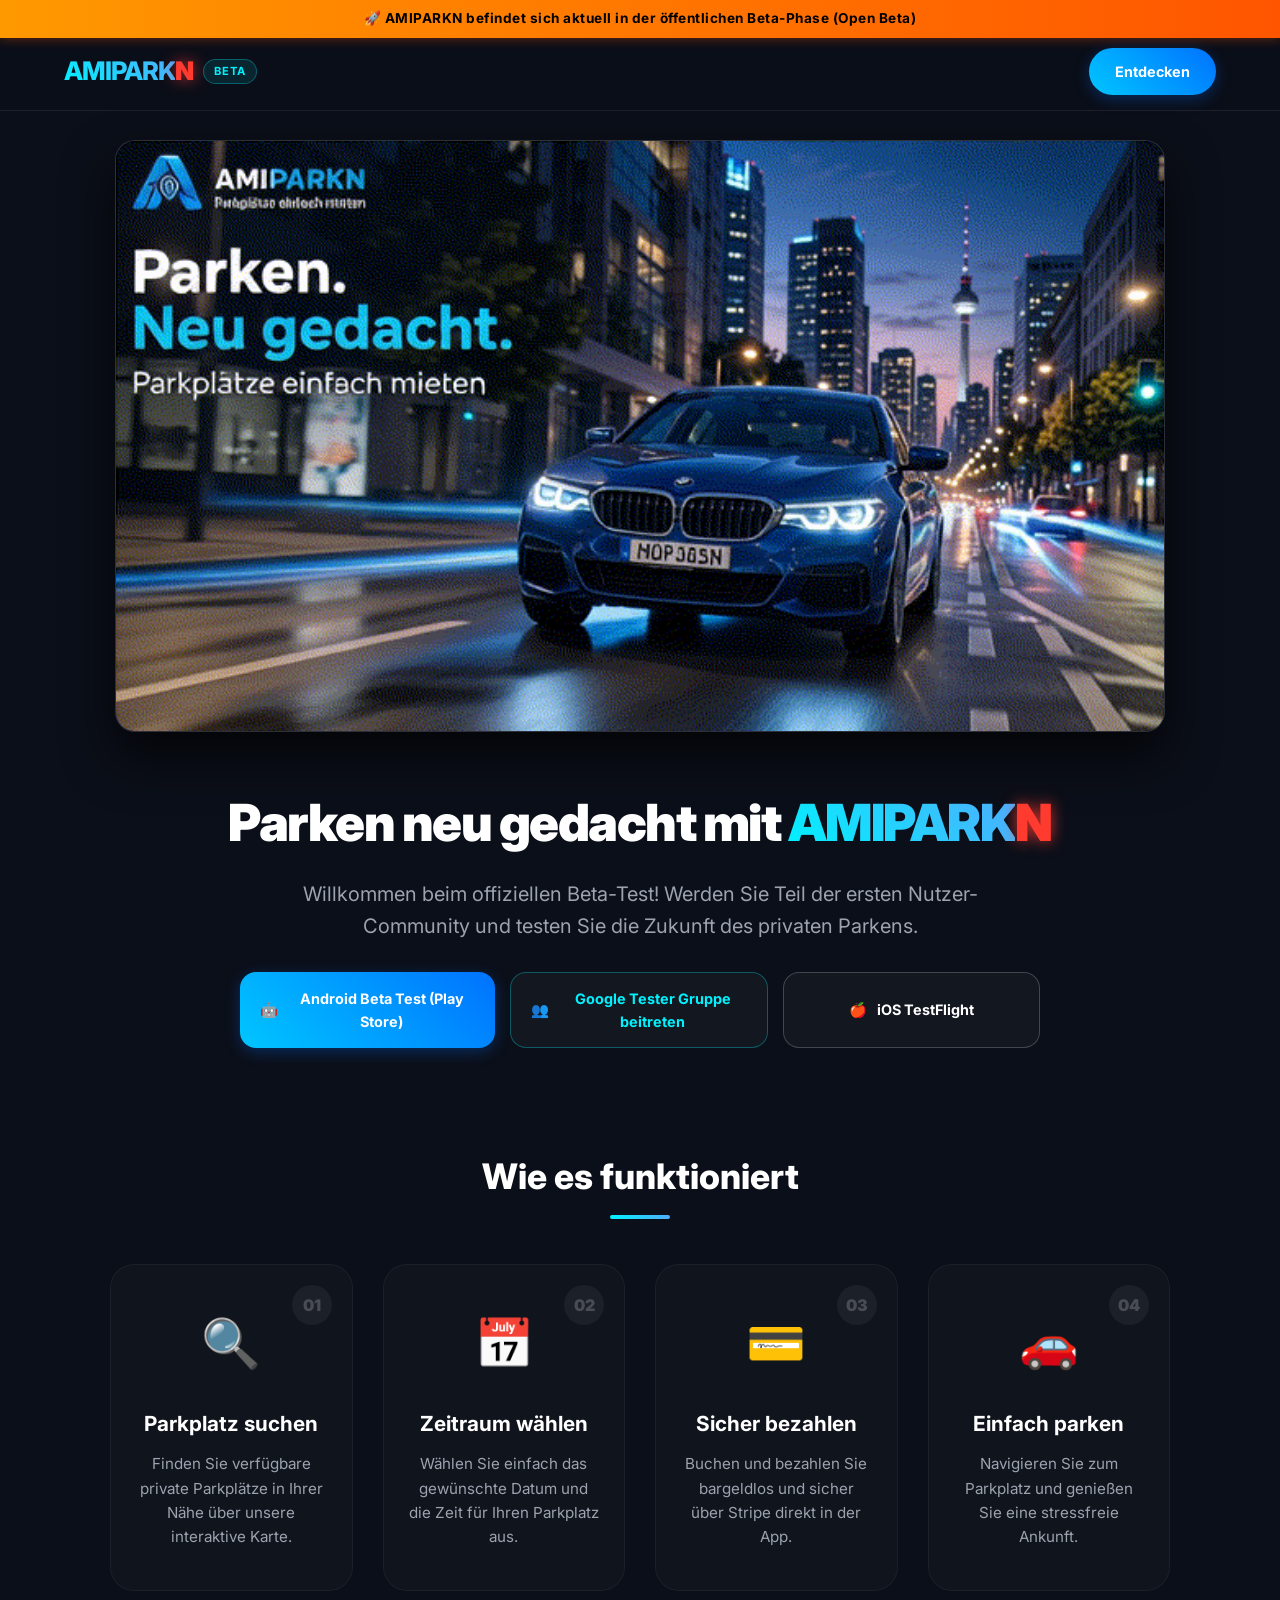
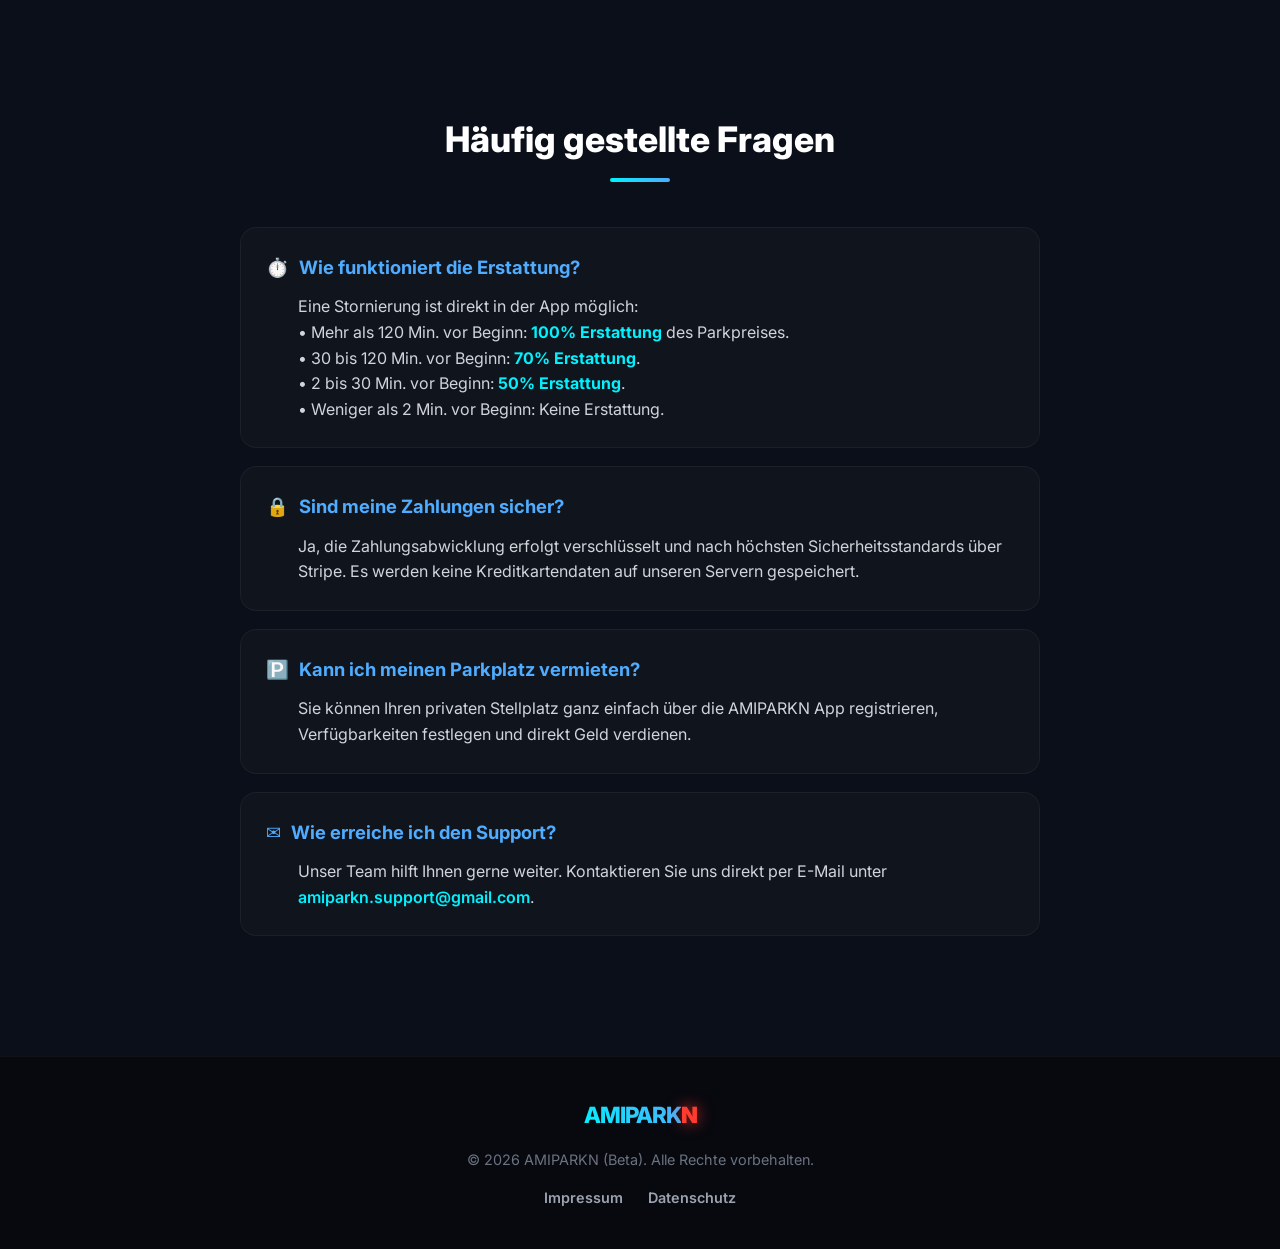
==== index.html @ 55686a4e "Update iOS TestFlight link in index.html" ====
<!DOCTYPE html>
<html lang="de" dir="ltr">
<head>
    <meta charset="UTF-8">
    <meta name="viewport" content="width=device-width, initial-scale=1.0">
    <title>AMIPARKN - Intelligente Parkplatz-Plattform (Beta)</title>
    <!-- افزودن فونت مدرن Inter -->
    <link href="https://fonts.googleapis.com/css2?family=Inter:wght@400;600;700;800;900&display=swap" rel="stylesheet">
    <style>
        * {
            margin: 0;
            padding: 0;
            box-sizing: border-box;
            font-family: 'Inter', system-ui, sans-serif;
            scroll-behavior: smooth;
        }

        body {
            background-color: #0b0f19;
            color: #f3f4f6;
            overflow-x: hidden;
            line-height: 1.6;
        }

        /* انیمیشن‌های ورود صفحه */
        @keyframes fadeInDown {
            from { opacity: 0; transform: translateY(-20px); }
            to { opacity: 1; transform: translateY(0); }
        }

        @keyframes fadeInUp {
            from { opacity: 0; transform: translateY(20px); }
            to { opacity: 1; transform: translateY(0); }
        }

        /* بنر اطلاع‌رسانی بتا */
        .beta-banner {
            background: linear-gradient(90deg, #ff9900, #ff5500);
            color: #000;
            text-align: center;
            padding: 8px 15px;
            font-weight: 700;
            font-size: 0.85rem;
            letter-spacing: 0.5px;
            position: fixed;
            top: 0;
            left: 0;
            width: 100%;
            z-index: 1001;
            box-shadow: 0 2px 10px rgba(255, 85, 0, 0.3);
        }

        /* هدر شیشه‌ای (Glassmorphism) */
        header {
            position: fixed;
            top: 33px; /* زیر بنر بتا */
            left: 0;
            width: 100%;
            background: rgba(11, 15, 25, 0.85);
            backdrop-filter: blur(15px);
            -webkit-backdrop-filter: blur(15px);
            z-index: 1000;
            border-bottom: 1px solid rgba(255, 255, 255, 0.08);
            display: flex;
            justify-content: space-between;
            align-items: center;
            padding: 15px 5%;
            animation: fadeInDown 0.8s ease-out;
        }

        .logo-container {
            display: flex;
            align-items: center;
            gap: 10px;
        }

        .logo {
            font-size: 1.6rem;
            font-weight: 800;
            color: #ffffff;
            letter-spacing: -1px;
        }

        /* برندینگ اختصاصی با حرف N قرمز */
        .brand-text {
            background: linear-gradient(45deg, #00f2fe, #4facfe);
            -webkit-background-clip: text;
            -webkit-text-fill-color: transparent;
        }

        .highlight-n {
            color: #ff3b30 !important;
            -webkit-text-fill-color: #ff3b30 !important;
            font-weight: 900;
            text-shadow: 0 0 15px rgba(255, 59, 48, 0.8);
        }

        .beta-badge {
            background: rgba(0, 242, 254, 0.1);
            color: #00f2fe;
            border: 1px solid rgba(0, 242, 254, 0.3);
            font-size: 0.7rem;
            padding: 3px 10px;
            border-radius: 20px;
            font-weight: 700;
            letter-spacing: 1px;
        }

        .nav-btn {
            background: linear-gradient(45deg, #00c6ff, #0072ff);
            color: white;
            padding: 12px 26px;
            border-radius: 30px;
            text-decoration: none;
            font-weight: 700;
            font-size: 0.9rem;
            transition: all 0.3s ease;
            box-shadow: 0 4px 15px rgba(0, 114, 255, 0.3);
        }

        .nav-btn:hover {
            transform: translateY(-3px);
            box-shadow: 0 8px 25px rgba(0, 114, 255, 0.5);
        }

        /* کانتینر تصویر بنر اصلی بالای سایت (انیمیشن GIF) */
        .hero-container {
            position: relative;
            width: 100%;
            margin-top: 120px;
            display: flex;
            justify-content: center;
            align-items: center;
            padding: 20px 5%;
            animation: fadeInUp 1s ease-out 0.2s both;
        }

        .hero-banner-img {
            width: 100%;
            max-width: 1050px;
            border-radius: 20px;
            overflow: hidden;
            border: 1px solid rgba(255, 255, 255, 0.12);
            box-shadow: 0 25px 50px rgba(0, 0, 0, 0.7);
            background: rgba(22, 27, 34, 0.5);
            backdrop-filter: blur(10px);
        }

        .hero-banner-img img {
            width: 100%;
            height: auto;
            display: block;
            object-fit: cover;
        }

        /* محتوای اصلی معرفی */
        .main-content {
            max-width: 900px;
            margin: 40px auto 100px auto;
            text-align: center;
            padding: 0 20px;
            position: relative;
            z-index: 10;
            animation: fadeInUp 1s ease-out 0.4s both;
        }

        h1 {
            font-size: 3.2rem;
            font-weight: 900;
            color: #ffffff;
            margin-bottom: 25px;
            letter-spacing: -1.5px;
            line-height: 1.2;
        }

        p.subtitle {
            font-size: 1.25rem;
            color: #9ca3af;
            max-width: 700px;
            margin: 0 auto 30px auto;
            font-weight: 400;
        }

        /* استایل مشترک بخش‌ها */
        .how-it-works-section, .faq-section {
            max-width: 1100px;
            margin: 0 auto 120px auto;
            padding: 0 20px;
        }

        .section-title {
            font-size: 2.2rem;
            font-weight: 800;
            margin-bottom: 60px;
            color: #ffffff;
            text-align: center;
            position: relative;
        }

        /* خط تزیینی زیر عنوان */
        .section-title::after {
            content: '';
            position: absolute;
            bottom: -15px;
            left: 50%;
            transform: translateX(-50%);
            width: 60px;
            height: 4px;
            background: linear-gradient(90deg, #00f2fe, #4facfe);
            border-radius: 2px;
        }

        /* گرید نحوه کار */
        .steps-grid {
            display: grid;
            grid-template-columns: repeat(auto-fit, minmax(240px, 1fr));
            gap: 30px;
        }

        /* کارت شیشه‌ای و مدرن (Glass Card) */
        .step-card {
            background: rgba(22, 27, 34, 0.5);
            border: 1px solid rgba(255, 255, 255, 0.05);
            border-radius: 24px;
            padding: 40px 25px;
            position: relative;
            backdrop-filter: blur(10px);
            -webkit-backdrop-filter: blur(10px);
            text-align: center;
            transition: all 0.4s cubic-bezier(0.175, 0.885, 0.32, 1.275);
            overflow: hidden;
        }

        .step-card::after {
            content: '';
            position: absolute;
            top: 150%;
            left: 50%;
            transform: translate(-50%, -50%);
            width: 150px;
            height: 150px;
            background: rgba(79, 172, 254, 0.2);
            border-radius: 50%;
            filter: blur(40px);
            transition: all 0.5s ease;
            z-index: -1;
        }

        .step-card:hover {
            transform: translateY(-10px) scale(1.02);
            border-color: rgba(79, 172, 254, 0.3);
            background: rgba(22, 27, 34, 0.7);
        }

        .step-card:hover::after {
            top: 110%;
        }

        .step-number {
            position: absolute;
            top: 20px;
            right: 20px;
            background: rgba(255, 255, 255, 0.05);
            color: rgba(255, 255, 255, 0.2);
            width: 40px;
            height: 40px;
            border-radius: 50%;
            display: flex;
            align-items: center;
            justify-content: center;
            font-weight: 900;
            font-size: 1rem;
        }

        .step-icon {
            font-size: 3rem;
            margin-bottom: 25px;
            display: inline-block;
        }

        .step-card h3 {
            font-size: 1.3rem;
            color: #fff;
            margin-bottom: 12px;
            font-weight: 700;
        }

        .step-card p {
            font-size: 0.95rem;
            color: #9ca3af;
            font-weight: 400;
        }

        /* استایل FAQ اختصاصی */
        .faq-grid {
            max-width: 800px;
            margin: 0 auto;
        }

        .faq-item {
            background: rgba(22, 27, 34, 0.5);
            border: 1px solid rgba(255, 255, 255, 0.05);
            border-radius: 16px;
            margin-bottom: 18px;
            padding: 25px;
            backdrop-filter: blur(10px);
            -webkit-backdrop-filter: blur(10px);
            transition: all 0.3s ease;
        }

        .faq-item:hover {
            background: rgba(22, 27, 34, 0.7);
            border-color: rgba(79, 172, 254, 0.2);
            transform: translateX(5px);
        }

        .faq-question {
            font-size: 1.15rem;
            font-weight: 700;
            color: #4facfe;
            margin-bottom: 12px;
            display: flex;
            align-items: center;
            gap: 10px;
        }

        .faq-answer {
            color: #d1d5db;
            font-size: 1rem;
            padding-left: 32px;
        }

        .faq-answer strong {
            color: #00f2fe;
        }

        /* فوتر حرفه‌ای */
        footer {
            background: #07090f;
            border-top: 1px solid rgba(255, 255, 255, 0.04);
            text-align: center;
            padding: 40px 20px;
            color: #6b7280;
            font-size: 0.9rem;
        }

        .footer-logo {
            font-size: 1.4rem;
            font-weight: 800;
            margin-bottom: 15px;
            display: inline-block;
        }

        .footer-links {
            margin-top: 15px;
            display: flex;
            justify-content: center;
            gap: 25px;
        }

        .footer-links a {
            color: #9ca3af;
            text-decoration: none;
            transition: all 0.2s ease;
            font-weight: 600;
        }

        .footer-links a:hover {
            color: #00f2fe;
            transform: translateY(-1px);
        }

        /* بهینه‌سازی برای موبایل */
        @media (max-width: 768px) {
            h1 { font-size: 2.2rem; }
            header { padding: 12px 5%; }
            .hero-container { margin-top: 100px; }
            .nav-btn { padding: 10px 18px; font-size: 0.85rem; }
            .section-title { font-size: 1.8rem; }
            .faq-answer { padding-left: 0; margin-top: 8px; }
        }
    </style>
</head>
<body>

    <!-- بنر اطلاع‌رسانی بتا -->
    <div class="beta-banner">
        🚀 AMIPARKN befindet sich aktuell in der öffentlichen Beta-Phase (Open Beta)
    </div>

    <!-- هدر شیشه‌ای -->
    <header>
        <div class="logo-container">
            <div class="logo"><span class="brand-text">AMIPARK</span><span class="highlight-n">N</span></div>
            <span class="beta-badge">BETA</span>
        </div>
        <a href="#how-it-works" class="nav-btn">Entdecken</a>
    </header>

    <!-- کانتینر تصویر بنر اصلی بالای سایت (انیمیشن GIF) -->
    <div class="hero-container">
        <div class="hero-banner-img">
            <img src="hero-animation.gif" alt="AMIPARKN Parken Neu Gedacht Animation">
        </div>
    </div>

    <!-- معرفی اصلی -->
    <div class="main-content">
        <h1>Parken neu gedacht mit <span class="brand-text">AMIPARK</span><span class="highlight-n">N</span></h1>
        <p class="subtitle">Willkommen beim offiziellen Beta-Test! Werden Sie Teil der ersten Nutzer-Community und testen Sie die Zukunft des privaten Parkens.</p>
        
        <!-- بخش جدید: دکمه‌های لینک‌های تست و بتا -->
        <div style="margin-top: 30px; display: flex; flex-direction: column; gap: 15px; align-items: center;">
            <div style="display: flex; flex-wrap: wrap; gap: 15px; justify-content: center; width: 100%; max-width: 800px;">
                
                <!-- ۱. دانلود تست اندروید -->
                <a href="لینک_تست_اندروید_شما" target="_blank" style="flex: 1; min-width: 220px; background: linear-gradient(45deg, #00c6ff, #0072ff); color: white; padding: 14px 20px; border-radius: 16px; text-decoration: none; font-weight: 700; font-size: 0.9rem; display: flex; align-items: center; justify-content: center; gap: 10px; box-shadow: 0 4px 15px rgba(0, 114, 255, 0.3); transition: transform 0.3s ease;">
                    <span>🤖</span> Android Beta Test (Play Store)
                </a>

                <!-- ۲. گروه تست گوگل -->
                <a href="لینک_گروه_گوگل_شما" target="_blank" style="flex: 1; min-width: 220px; background: rgba(22, 27, 34, 0.8); border: 1px solid rgba(0, 242, 254, 0.3); color: #00f2fe; padding: 14px 20px; border-radius: 16px; text-decoration: none; font-weight: 700; font-size: 0.9rem; display: flex; align-items: center; justify-content: center; gap: 10px; backdrop-filter: blur(10px); transition: transform 0.3s ease;">
                    <span>👥</span> Google Tester Gruppe beitreten
                </a>

                <!-- ۳. تست آیفون -->
                <a href="https://testflight.apple.com/join/HNhaGCjA" target="_blank" style="flex: 1; min-width: 220px; background: rgba(22, 27, 34, 0.8); border: 1px solid rgba(255, 255, 255, 0.2); color: #ffffff; padding: 14px 20px; border-radius: 16px; text-decoration: none; font-weight: 700; font-size: 0.9rem; display: flex; align-items: center; justify-content: center; gap: 10px; backdrop-filter: blur(10px); transition: transform 0.3s ease;">
                    <span>🍎</span> iOS TestFlight
                </a>

            </div>
        </div>
    </div>

    <!-- بخش نحوه کار -->
    <div class="how-it-works-section" id="how-it-works">
        <h2 class="section-title">Wie es funktioniert</h2>
        <div class="steps-grid">
            
            <div class="step-card">
                <div class="step-number">01</div>
                <div class="step-icon">🔍</div>
                <h3>Parkplatz suchen</h3>
                <p>Finden Sie verfügbare private Parkplätze in Ihrer Nähe über unsere interaktive Karte.</p>
            </div>

            <div class="step-card">
                <div class="step-number">02</div>
                <div class="step-icon">📅</div>
                <h3>Zeitraum wählen</h3>
                <p>Wählen Sie einfach das gewünschte Datum und die Zeit für Ihren Parkplatz aus.</p>
            </div>

            <div class="step-card">
                <div class="step-number">03</div>
                <div class="step-icon">💳</div>
                <h3>Sicher bezahlen</h3>
                <p>Buchen und bezahlen Sie bargeldlos und sicher über Stripe direkt in der App.</p>
            </div>

            <div class="step-card">
                <div class="step-number">04</div>
                <div class="step-icon">🚗</div>
                <h3>Einfach parken</h3>
                <p>Navigieren Sie zum Parkplatz und genießen Sie eine stressfreie Ankunft.</p>
            </div>

        </div>
    </div>

    <!-- بخش FAQ -->
    <div class="faq-section">
        <h2 class="section-title">Häufig gestellte Fragen</h2>
        
        <div class="faq-grid">
            <div class="faq-item">
                <div class="faq-question"><span>⏱️</span> Wie funktioniert die Erstattung?</div>
                <div class="faq-answer">
                    Eine Stornierung ist direkt in der App möglich:<br>
                    • Mehr als 120 Min. vor Beginn: <strong>100% Erstattung</strong> des Parkpreises.<br>
                    • 30 bis 120 Min. vor Beginn: <strong>70% Erstattung</strong>.<br>
                    • 2 bis 30 Min. vor Beginn: <strong>50% Erstattung</strong>.<br>
                    • Weniger als 2 Min. vor Beginn: Keine Erstattung.
                </div>
            </div>

            <div class="faq-item">
                <div class="faq-question"><span>🔒</span> Sind meine Zahlungen sicher?</div>
                <div class="faq-answer">Ja, die Zahlungsabwicklung erfolgt verschlüsselt und nach höchsten Sicherheitsstandards über Stripe. Es werden keine Kreditkartendaten auf unseren Servern gespeichert.</div>
            </div>

            <div class="faq-item">
                <div class="faq-question"><span>🅿️</span> Kann ich meinen Parkplatz vermieten?</div>
                <div class="faq-answer">Sie können Ihren privaten Stellplatz ganz einfach über die AMIPARKN App registrieren, Verfügbarkeiten festlegen und direkt Geld verdienen.</div>
            </div>

            <div class="faq-item">
                <div class="faq-question"><span>✉️</span> Wie erreiche ich den Support?</div>
                <div class="faq-answer">Unser Team hilft Ihnen gerne weiter. Kontaktieren Sie uns direkt per E-Mail unter <a href="mailto:amiparkn.support@gmail.com" style="color: #00f2fe; text-decoration: none; font-weight: 600;">amiparkn.support@gmail.com</a>.</div>
            </div>
        </div>
    </div>

    <!-- فوتر -->
    <footer>
        <div class="footer-logo logo"><span class="brand-text">AMIPARK</span><span class="highlight-n">N</span></div>
        <p>&copy; 2026 AMIPARKN (Beta). Alle Rechte vorbehalten.</p>
        <div class="footer-links">
            <a href="impressum.html">Impressum</a>
            <a href="privacy.html">Datenschutz</a>
        </div>
    </footer>

</body>
</html>
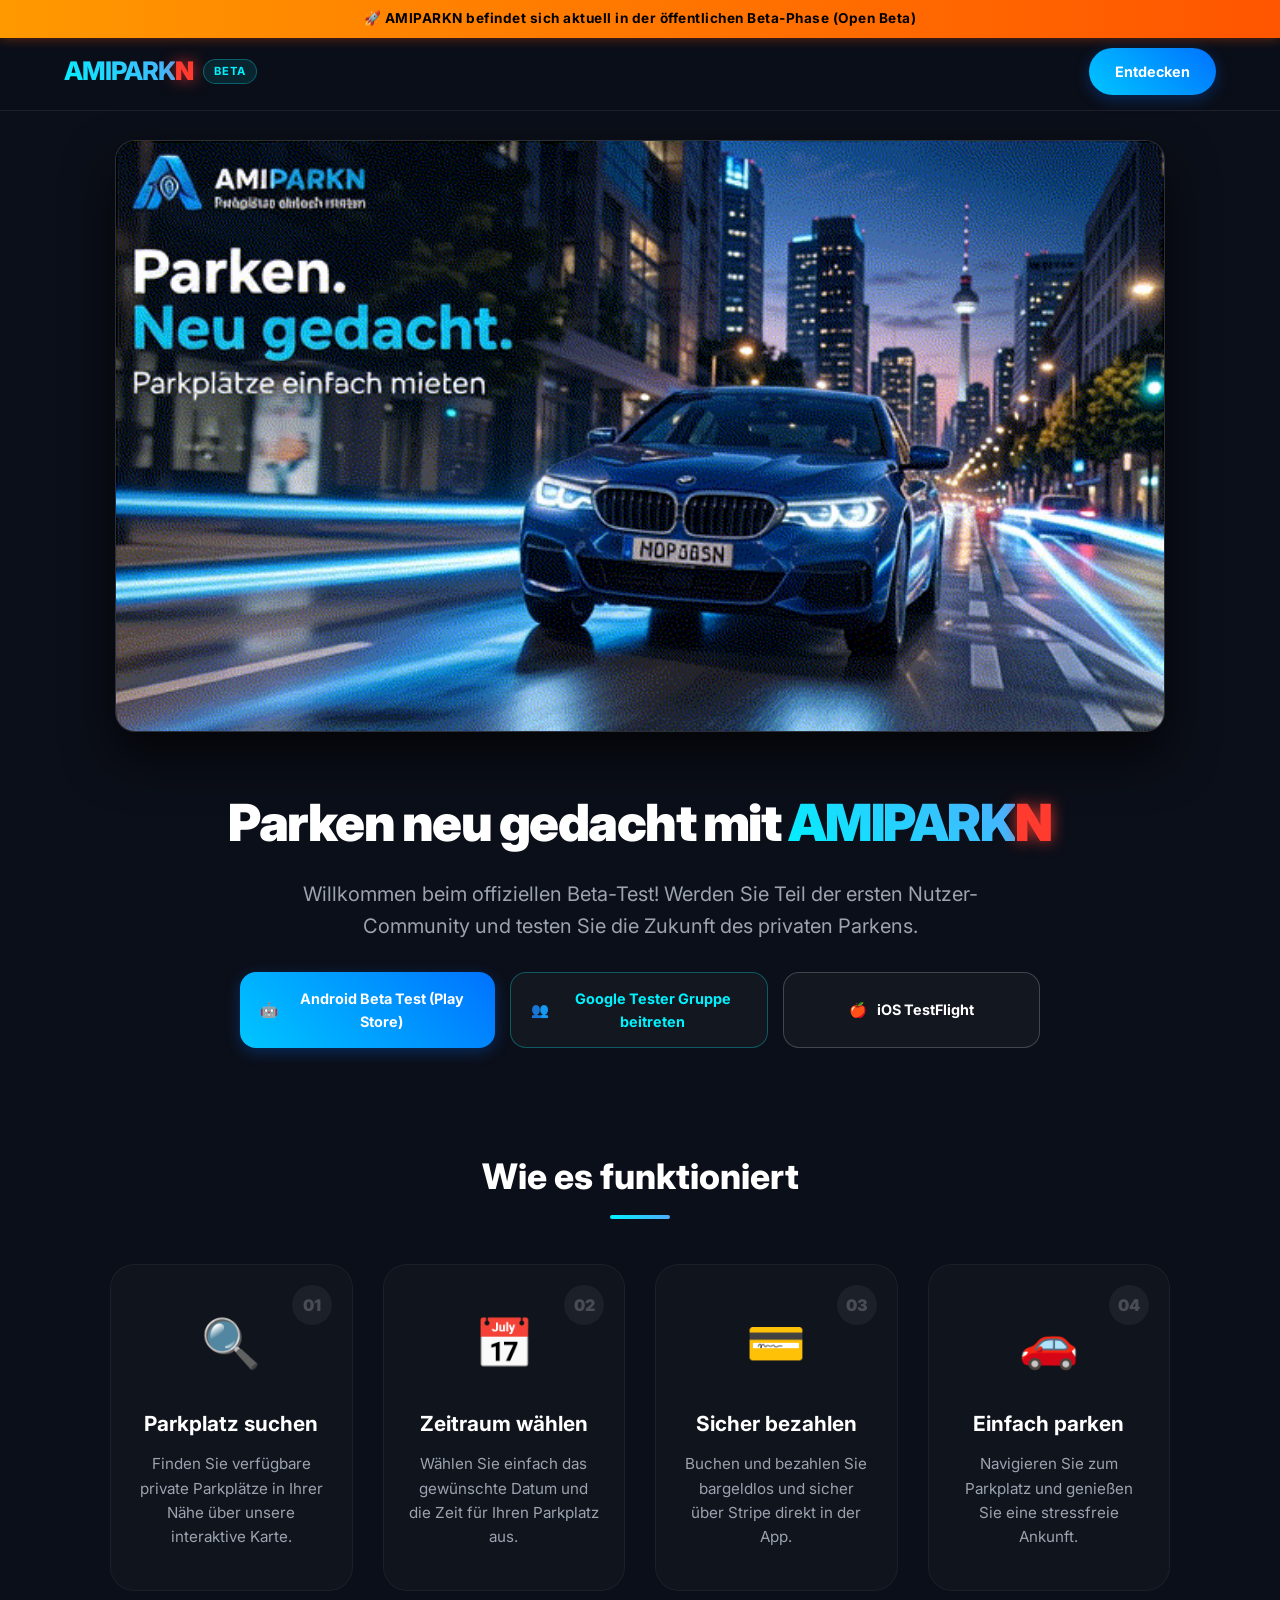
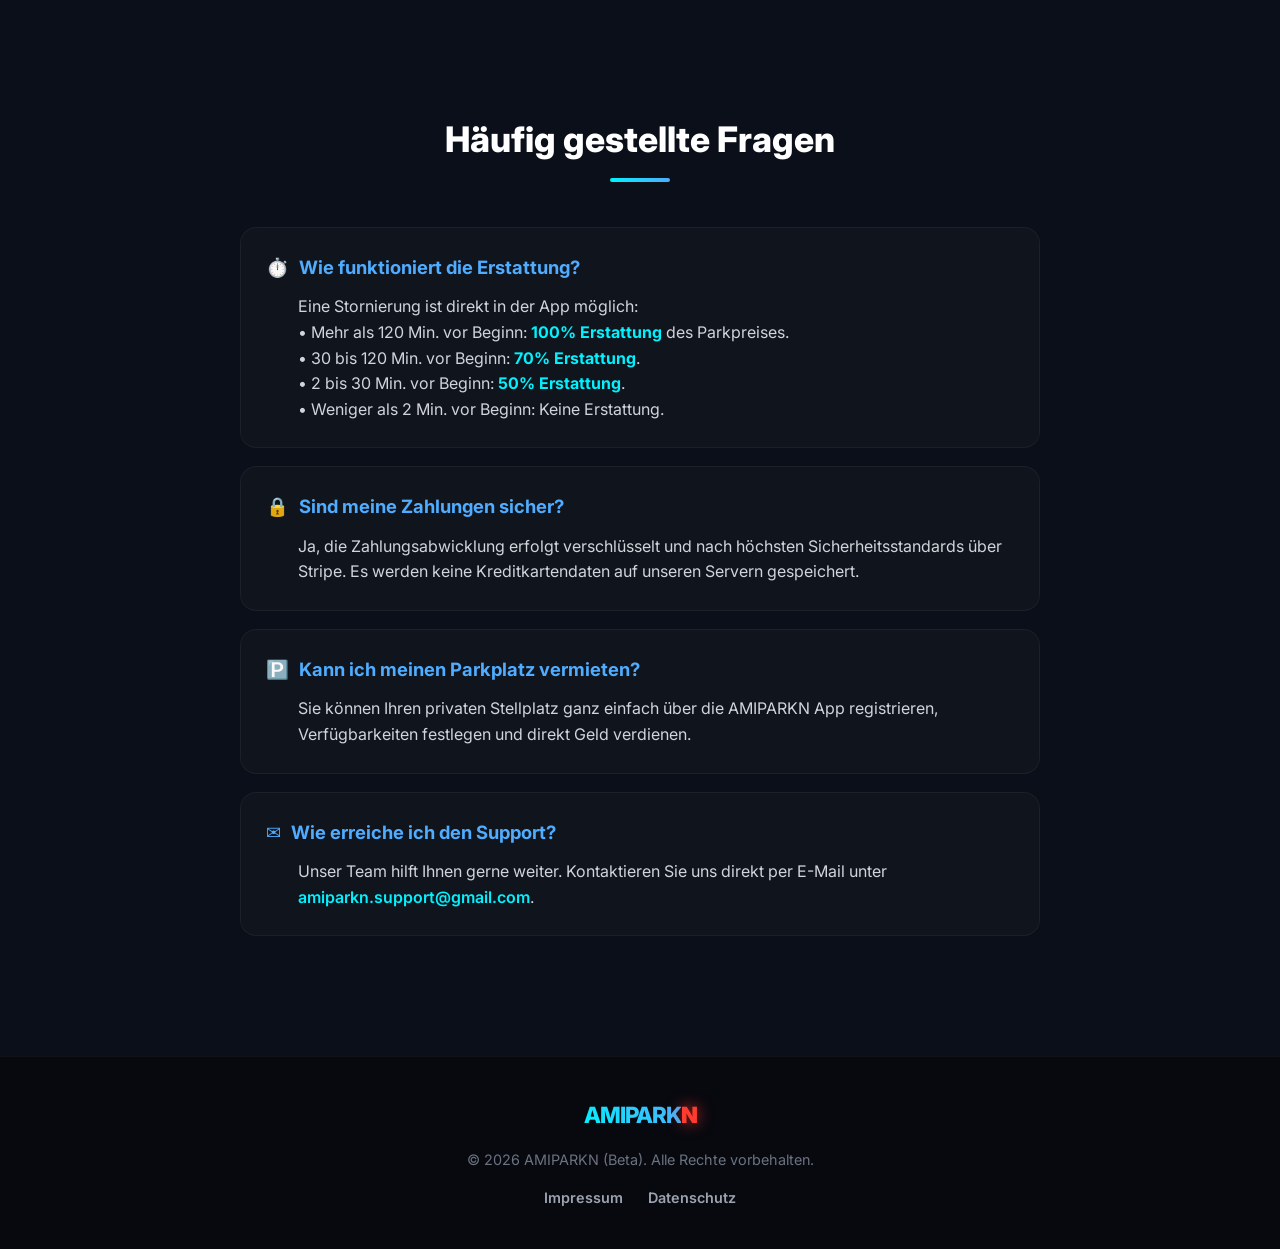
==== commit 20186453: "Update Google Tester group link in index.html" ====
--- a/index.html
+++ b/index.html
@@ -419,7 +419,7 @@
                 </a>
 
                 <!-- ۲. گروه تست گوگل -->
-                <a href="لینک_گروه_گوگل_شما" target="_blank" style="flex: 1; min-width: 220px; background: rgba(22, 27, 34, 0.8); border: 1px solid rgba(0, 242, 254, 0.3); color: #00f2fe; padding: 14px 20px; border-radius: 16px; text-decoration: none; font-weight: 700; font-size: 0.9rem; display: flex; align-items: center; justify-content: center; gap: 10px; backdrop-filter: blur(10px); transition: transform 0.3s ease;">
+                <a href="amiparkn-testers@googlegroups.com" target="_blank" style="flex: 1; min-width: 220px; background: rgba(22, 27, 34, 0.8); border: 1px solid rgba(0, 242, 254, 0.3); color: #00f2fe; padding: 14px 20px; border-radius: 16px; text-decoration: none; font-weight: 700; font-size: 0.9rem; display: flex; align-items: center; justify-content: center; gap: 10px; backdrop-filter: blur(10px); transition: transform 0.3s ease;">
                     <span>👥</span> Google Tester Gruppe beitreten
                 </a>
 
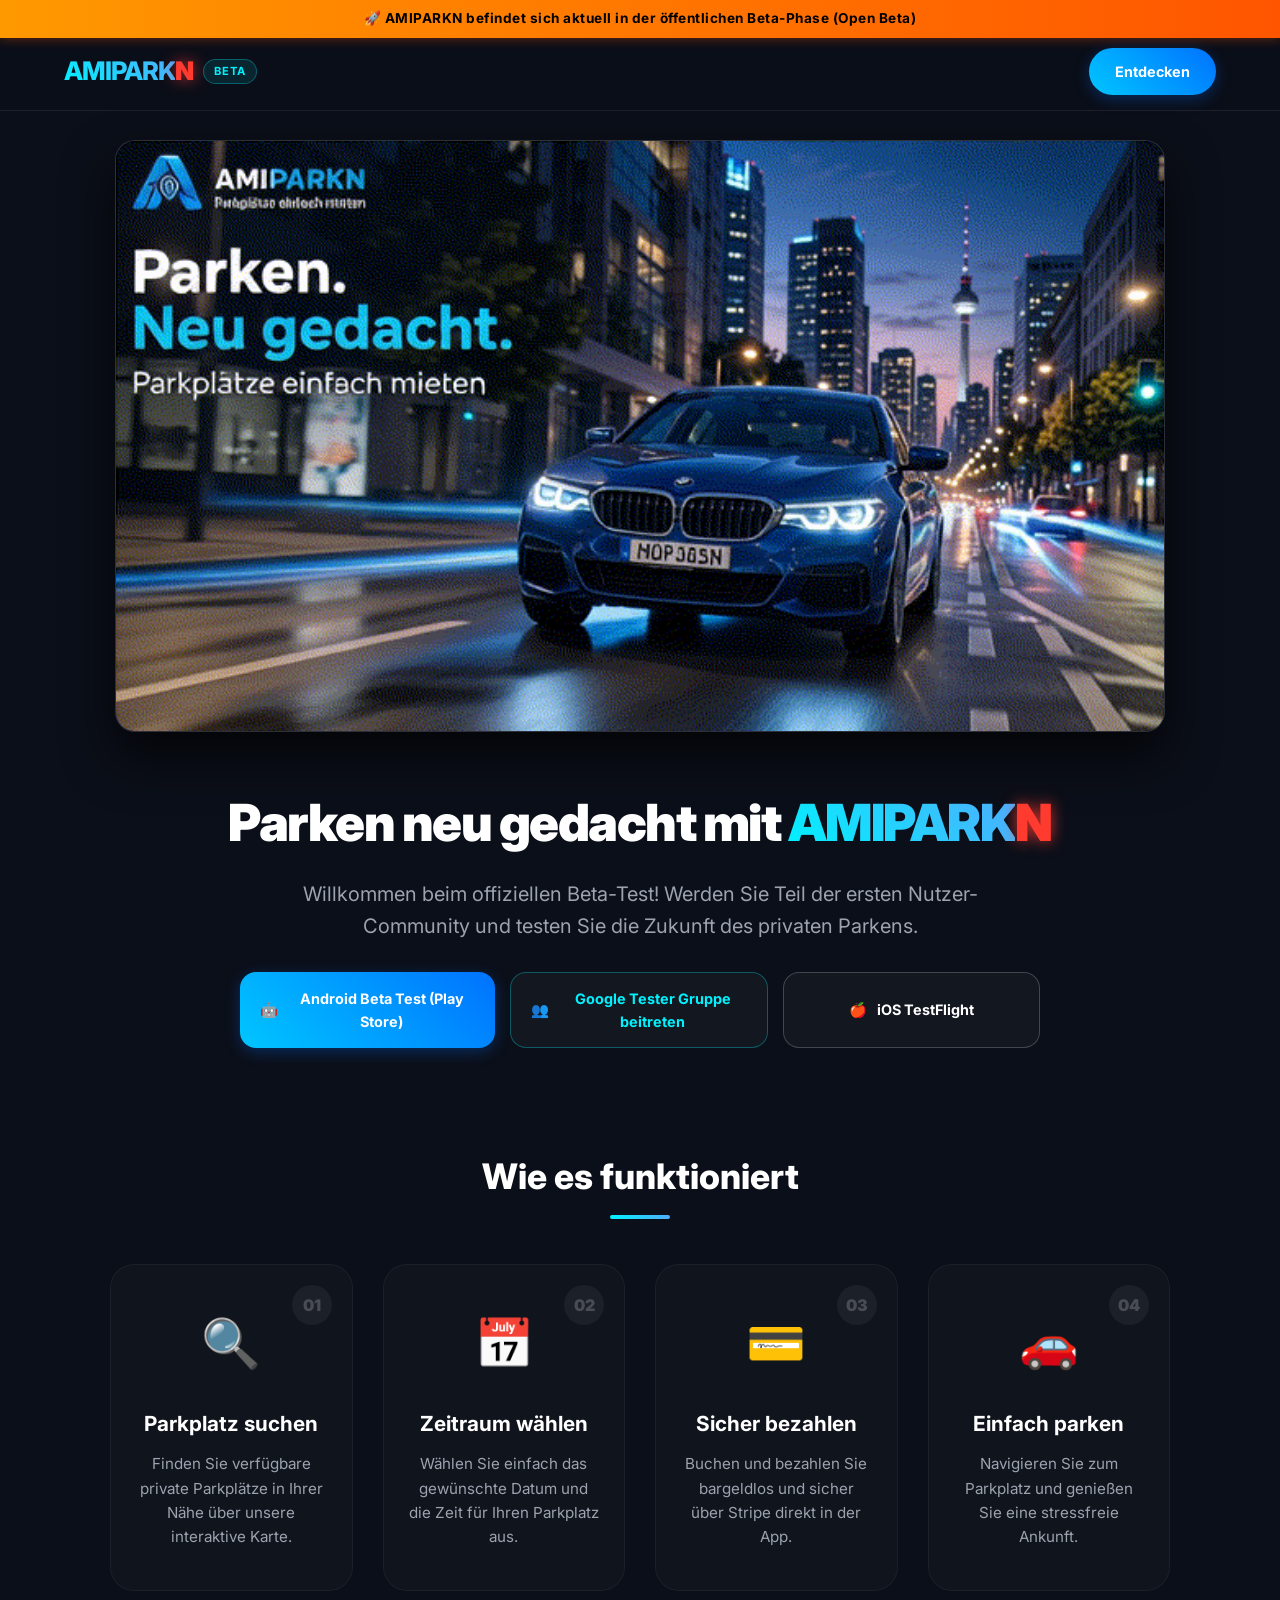
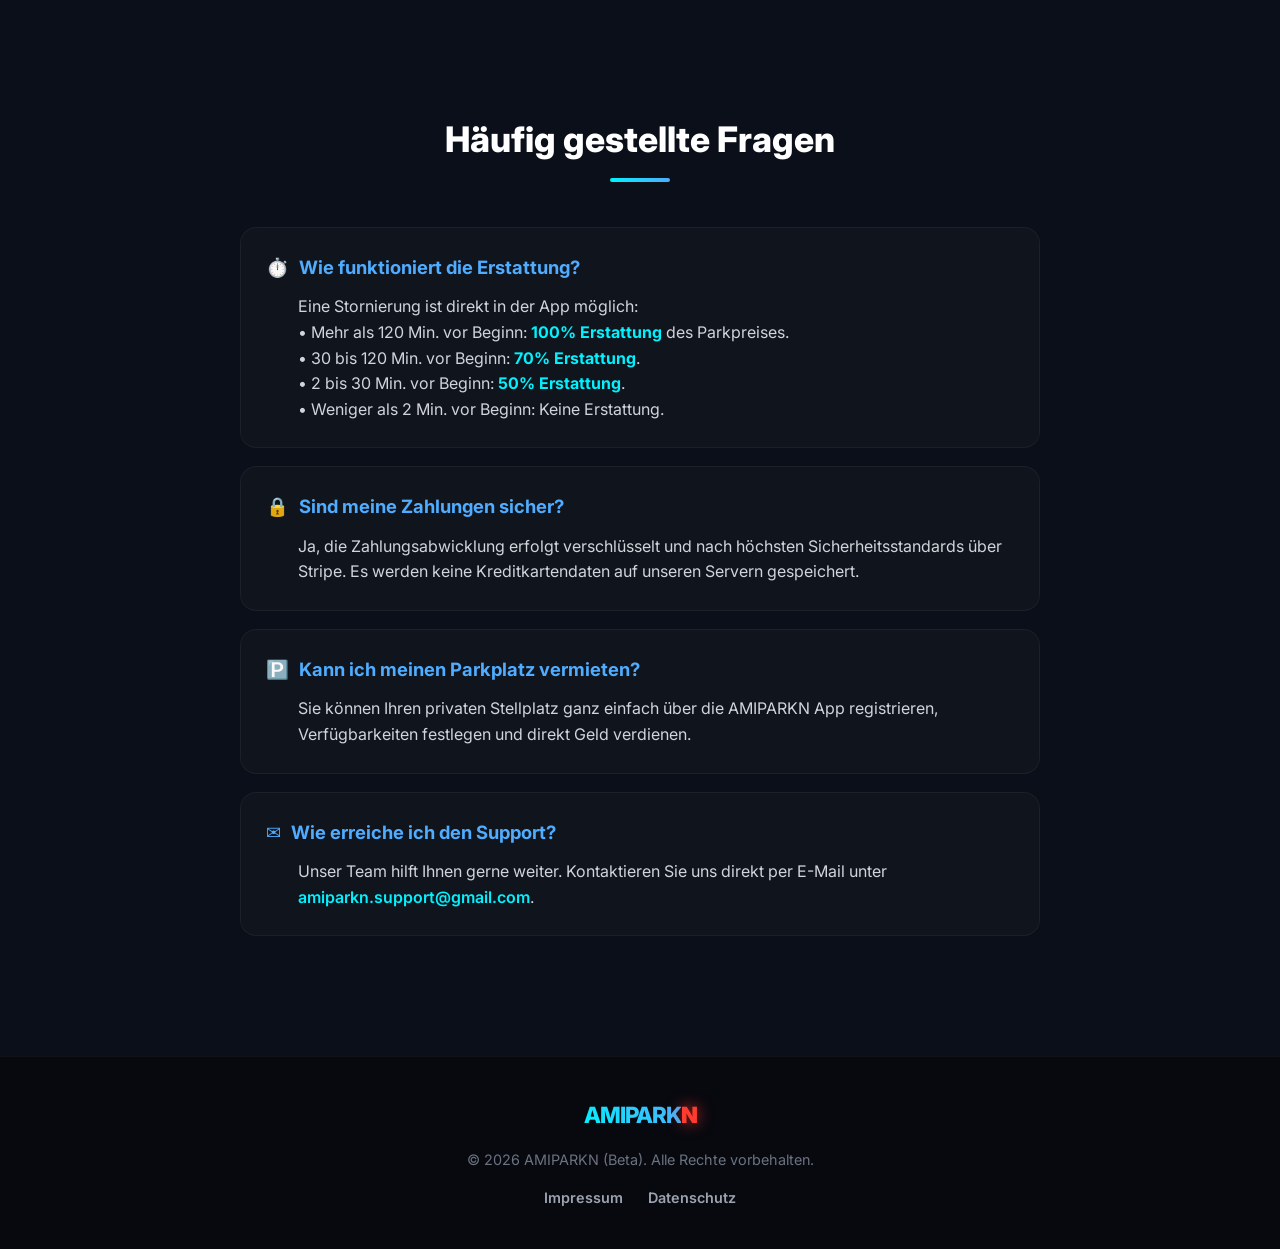
==== commit 6ccd2881: "Update Android test link to Play Store" ====
--- a/index.html
+++ b/index.html
@@ -414,7 +414,7 @@
             <div style="display: flex; flex-wrap: wrap; gap: 15px; justify-content: center; width: 100%; max-width: 800px;">
                 
                 <!-- ۱. دانلود تست اندروید -->
-                <a href="لینک_تست_اندروید_شما" target="_blank" style="flex: 1; min-width: 220px; background: linear-gradient(45deg, #00c6ff, #0072ff); color: white; padding: 14px 20px; border-radius: 16px; text-decoration: none; font-weight: 700; font-size: 0.9rem; display: flex; align-items: center; justify-content: center; gap: 10px; box-shadow: 0 4px 15px rgba(0, 114, 255, 0.3); transition: transform 0.3s ease;">
+                <a href="https://play.google.com/store/apps/details?id=com.amiparkn.app" target="_blank" style="flex: 1; min-width: 220px; background: linear-gradient(45deg, #00c6ff, #0072ff); color: white; padding: 14px 20px; border-radius: 16px; text-decoration: none; font-weight: 700; font-size: 0.9rem; display: flex; align-items: center; justify-content: center; gap: 10px; box-shadow: 0 4px 15px rgba(0, 114, 255, 0.3); transition: transform 0.3s ease;">
                     <span>🤖</span> Android Beta Test (Play Store)
                 </a>
 
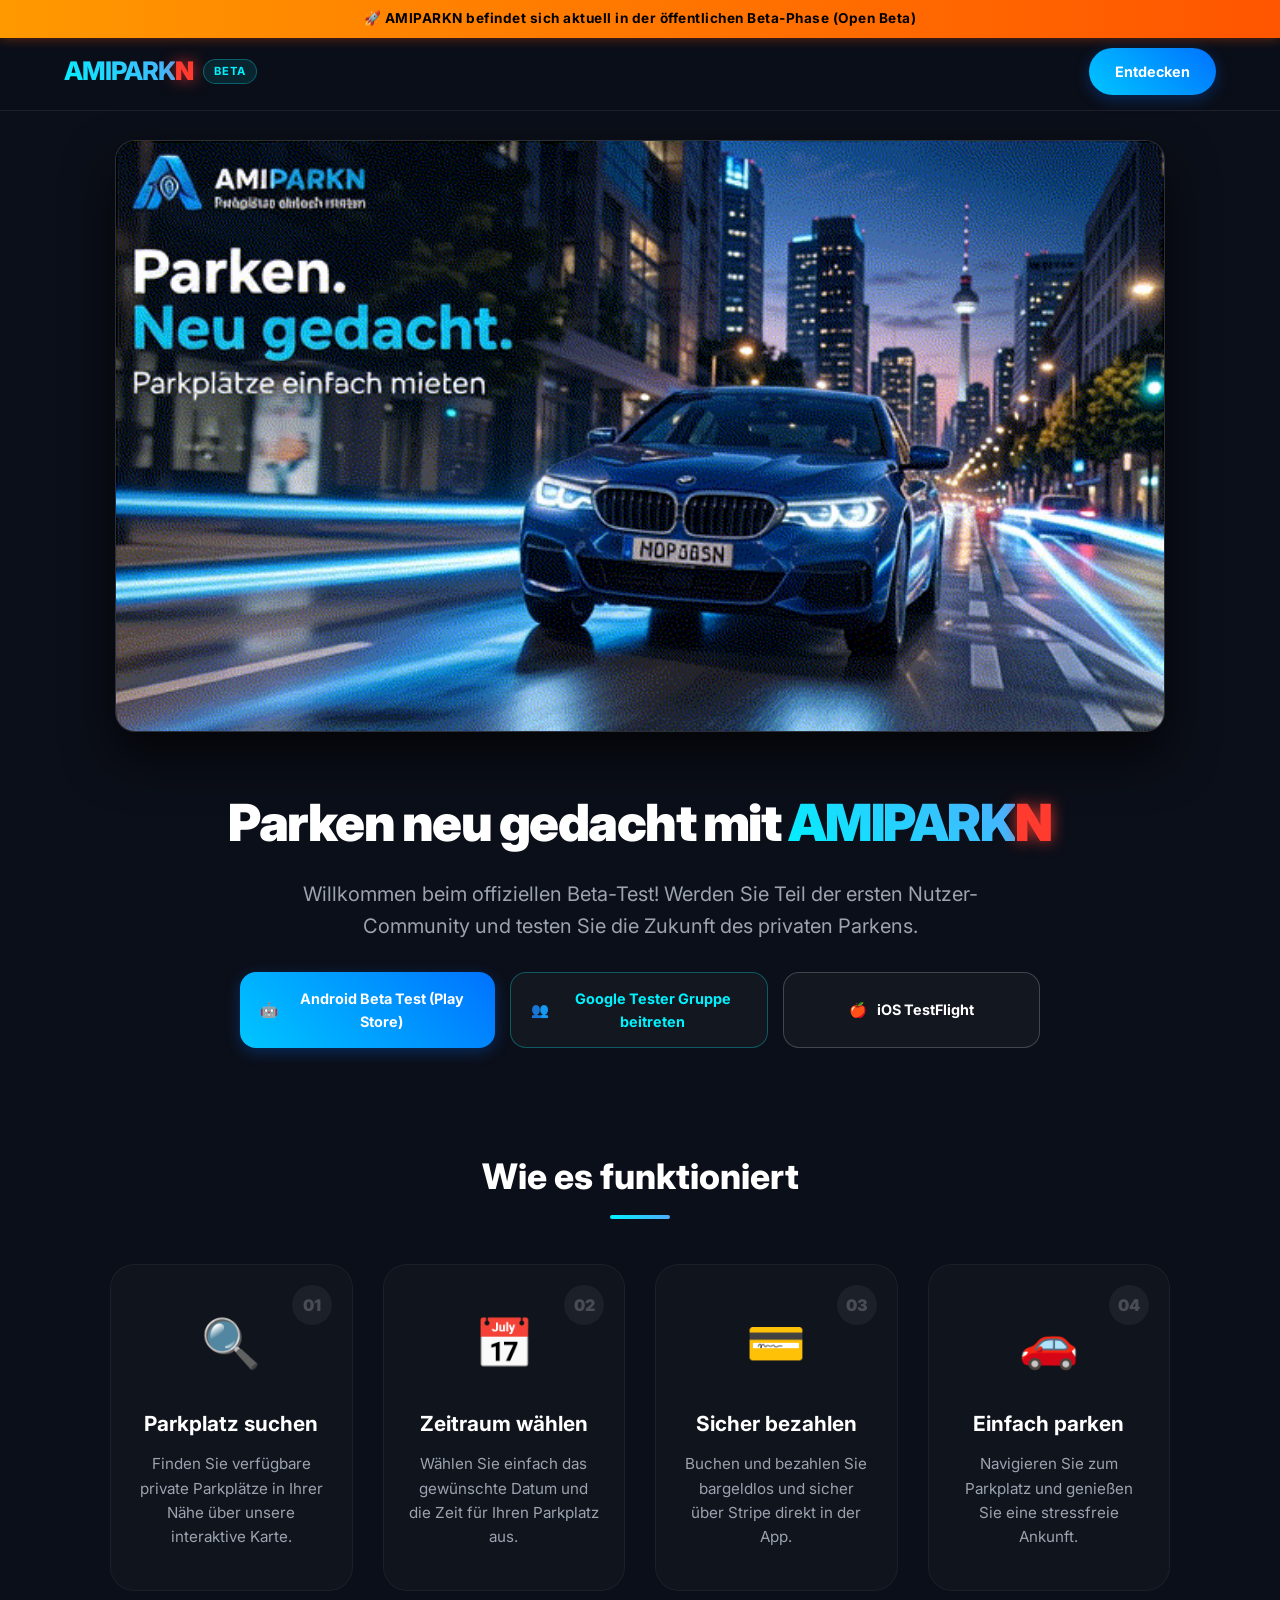
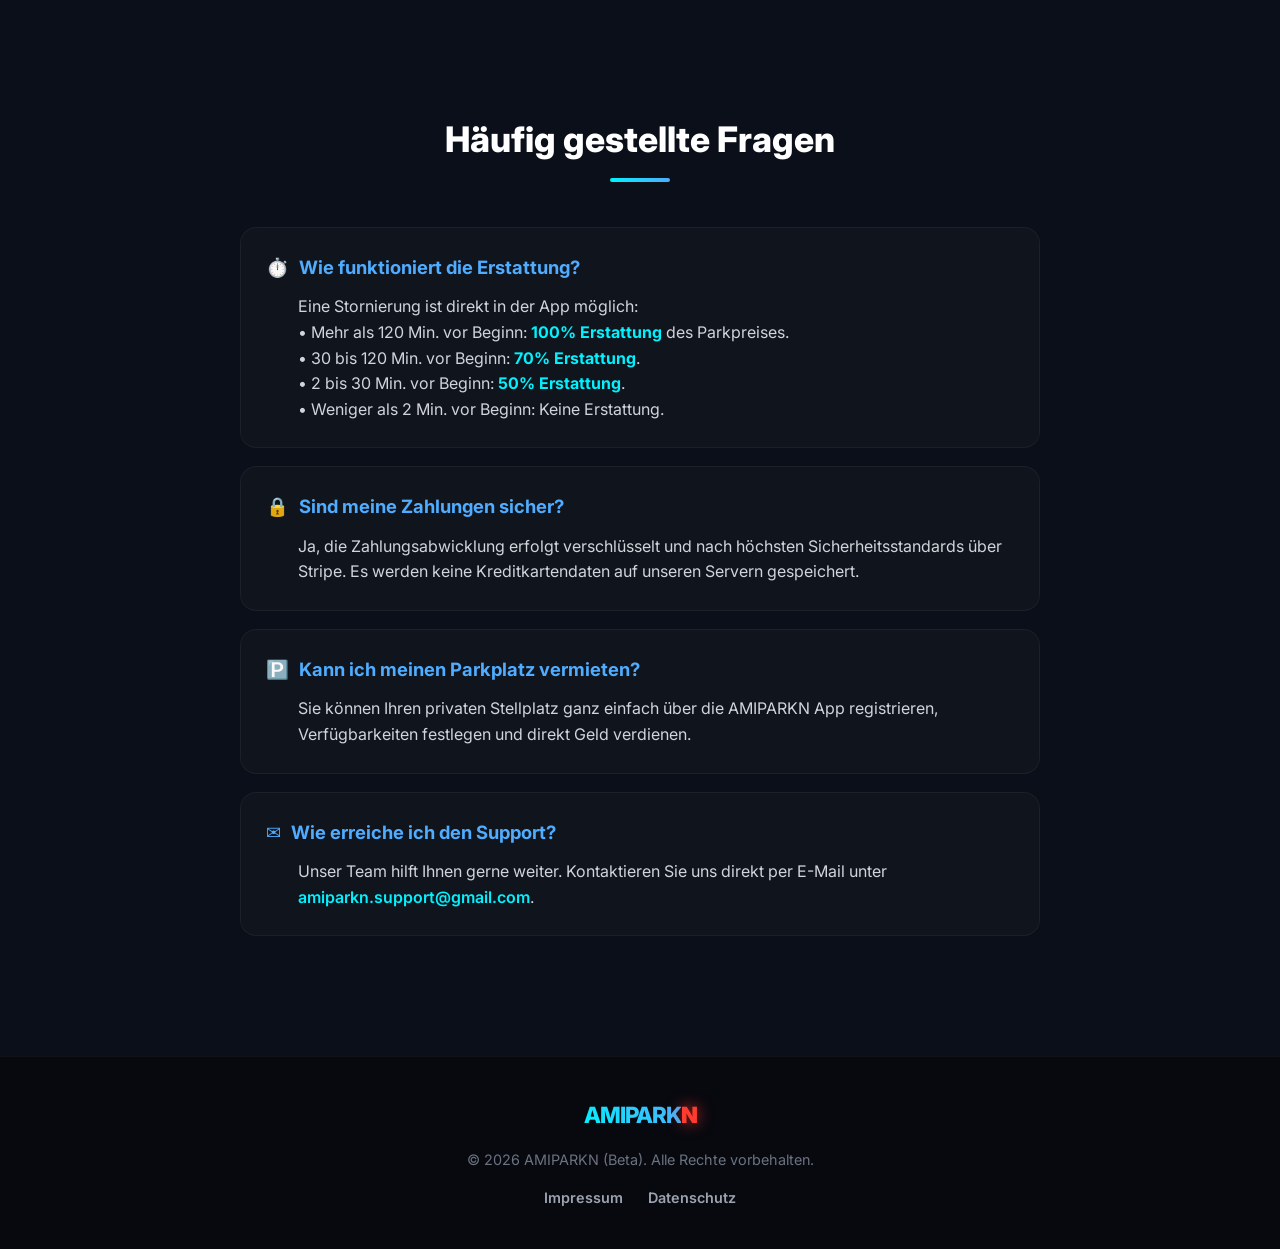
==== commit fd48febd: "Update Google Testers link in index.html" ====
--- a/index.html
+++ b/index.html
@@ -419,7 +419,7 @@
                 </a>
 
                 <!-- ۲. گروه تست گوگل -->
-                <a href="amiparkn-testers@googlegroups.com" target="_blank" style="flex: 1; min-width: 220px; background: rgba(22, 27, 34, 0.8); border: 1px solid rgba(0, 242, 254, 0.3); color: #00f2fe; padding: 14px 20px; border-radius: 16px; text-decoration: none; font-weight: 700; font-size: 0.9rem; display: flex; align-items: center; justify-content: center; gap: 10px; backdrop-filter: blur(10px); transition: transform 0.3s ease;">
+                <a href="https://groups.google.com/u/1/my-groups" target="_blank" style="flex: 1; min-width: 220px; background: rgba(22, 27, 34, 0.8); border: 1px solid rgba(0, 242, 254, 0.3); color: #00f2fe; padding: 14px 20px; border-radius: 16px; text-decoration: none; font-weight: 700; font-size: 0.9rem; display: flex; align-items: center; justify-content: center; gap: 10px; backdrop-filter: blur(10px); transition: transform 0.3s ease;">
                     <span>👥</span> Google Tester Gruppe beitreten
                 </a>
 
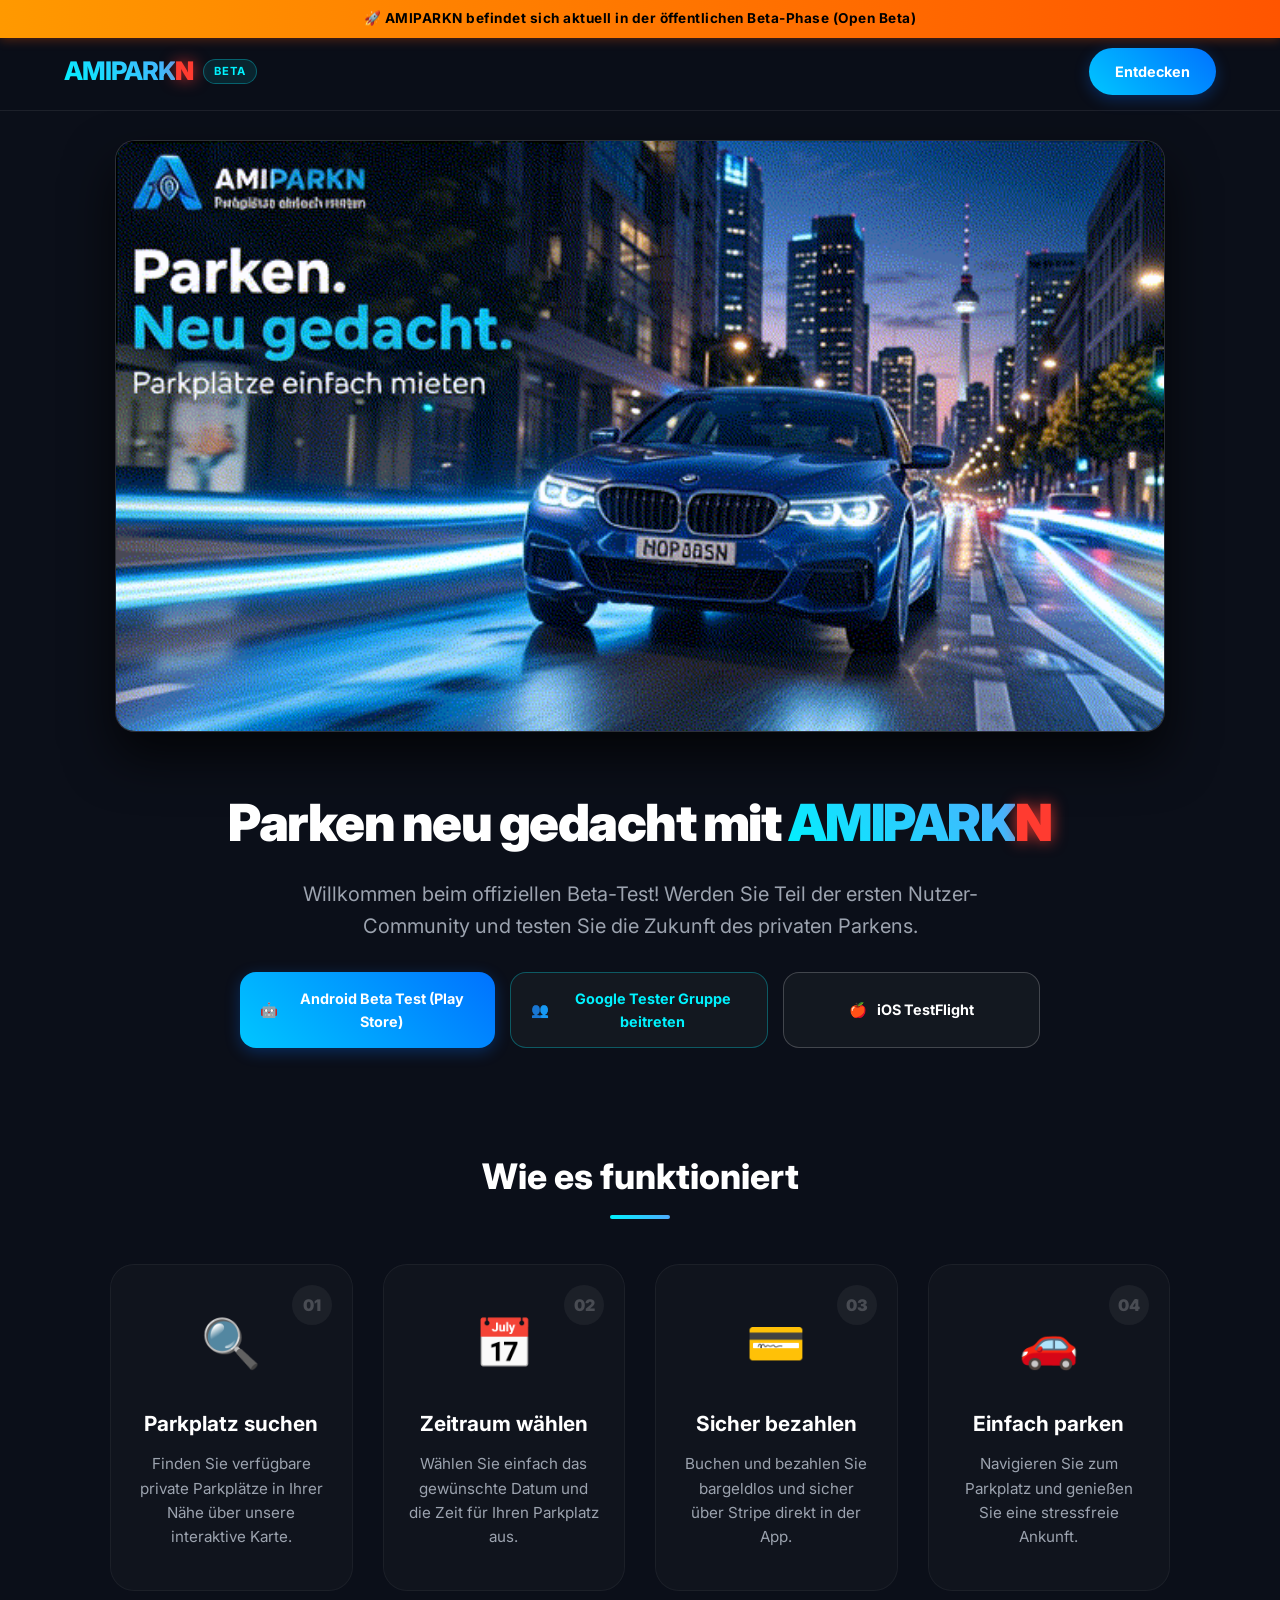
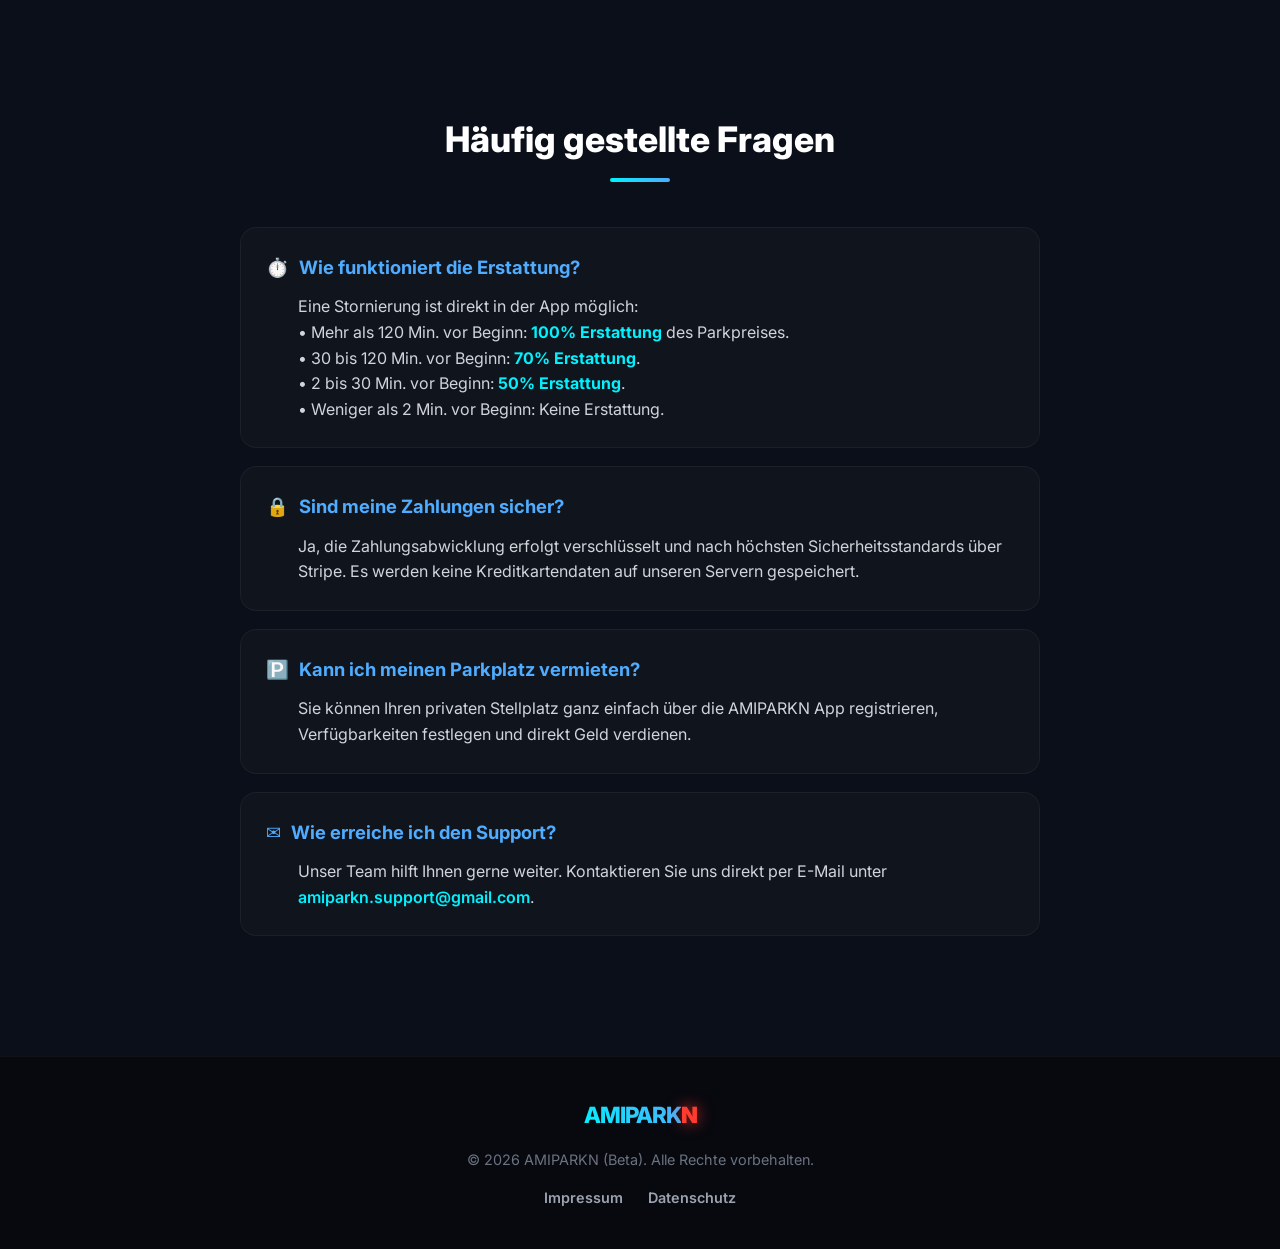
==== commit 675320ec: "Update Google Groups link for testers" ====
--- a/index.html
+++ b/index.html
@@ -419,7 +419,7 @@
                 </a>
 
                 <!-- ۲. گروه تست گوگل -->
-                <a href="https://groups.google.com/u/1/my-groups" target="_blank" style="flex: 1; min-width: 220px; background: rgba(22, 27, 34, 0.8); border: 1px solid rgba(0, 242, 254, 0.3); color: #00f2fe; padding: 14px 20px; border-radius: 16px; text-decoration: none; font-weight: 700; font-size: 0.9rem; display: flex; align-items: center; justify-content: center; gap: 10px; backdrop-filter: blur(10px); transition: transform 0.3s ease;">
+                <a href="https://groups.google.com/g/amiparkn-testers" target="_blank" style="flex: 1; min-width: 220px; background: rgba(22, 27, 34, 0.8); border: 1px solid rgba(0, 242, 254, 0.3); color: #00f2fe; padding: 14px 20px; border-radius: 16px; text-decoration: none; font-weight: 700; font-size: 0.9rem; display: flex; align-items: center; justify-content: center; gap: 10px; backdrop-filter: blur(10px); transition: transform 0.3s ease;">
                     <span>👥</span> Google Tester Gruppe beitreten
                 </a>
 
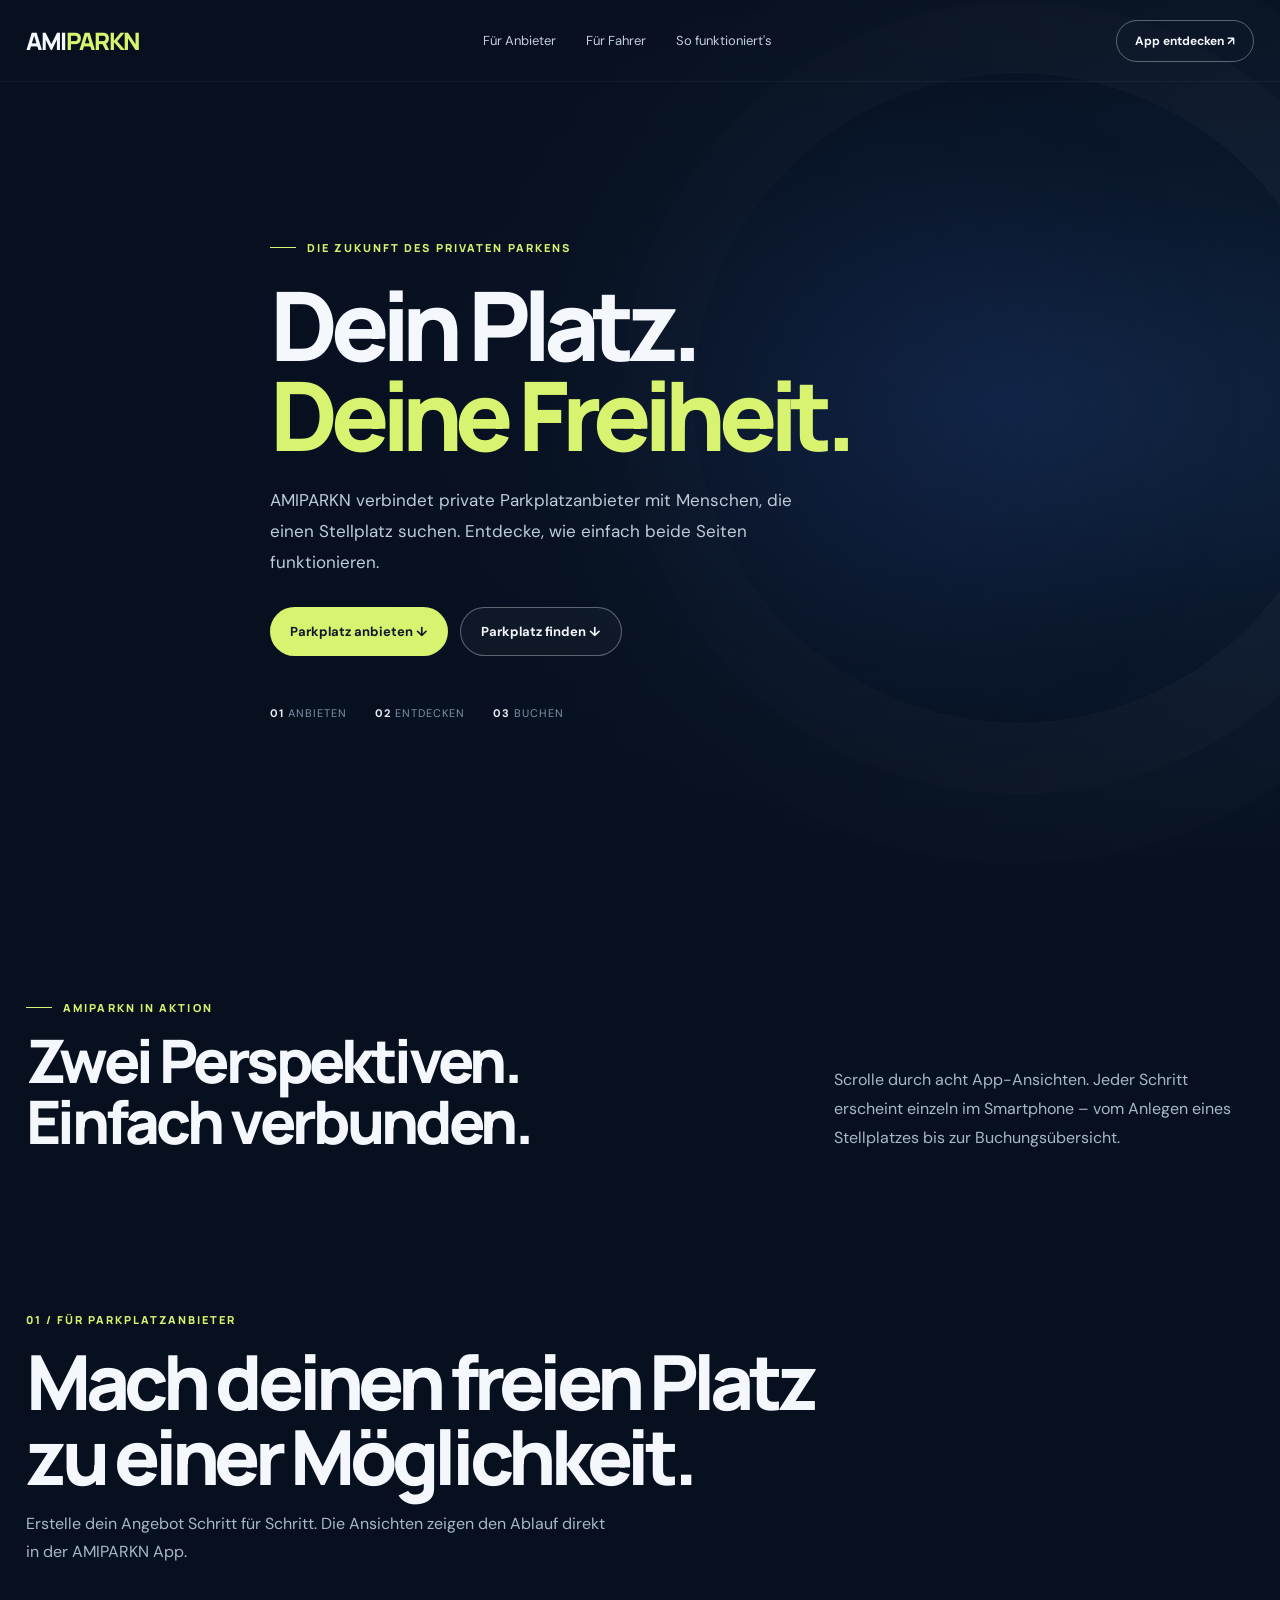
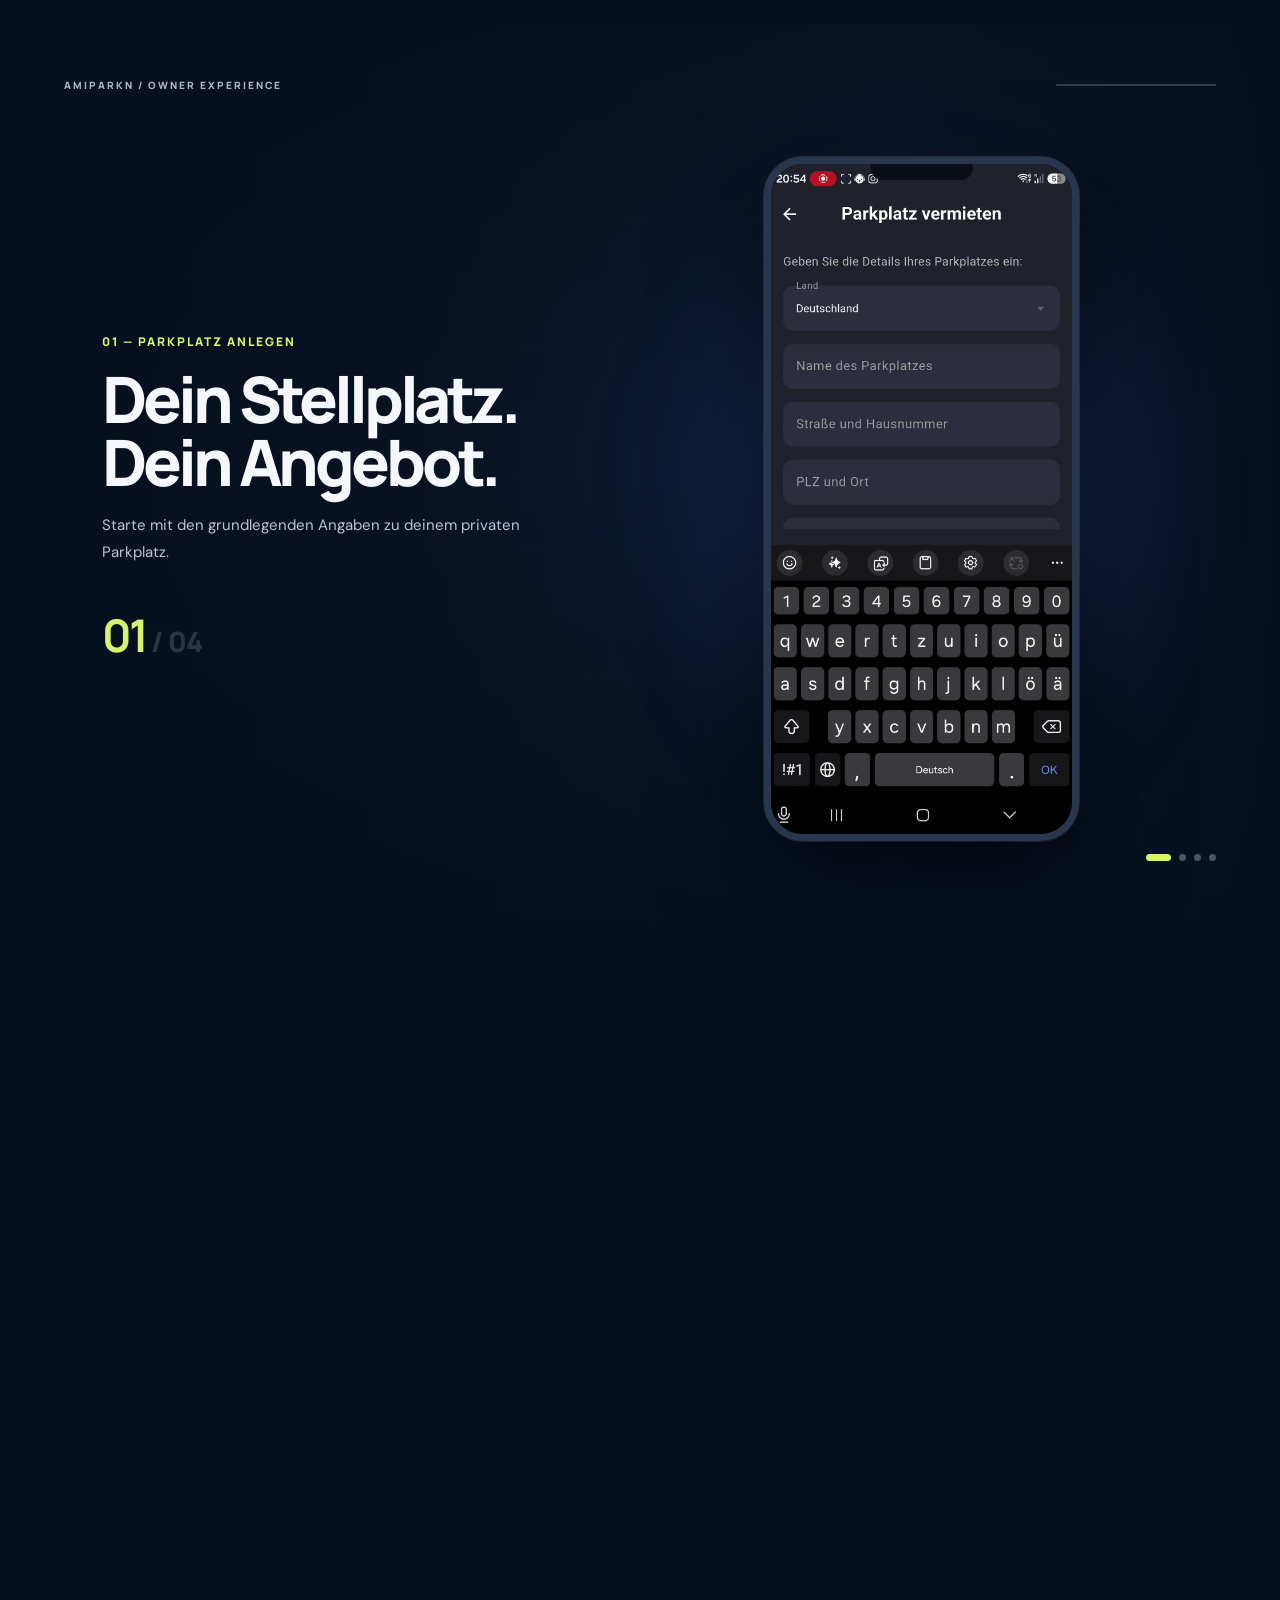
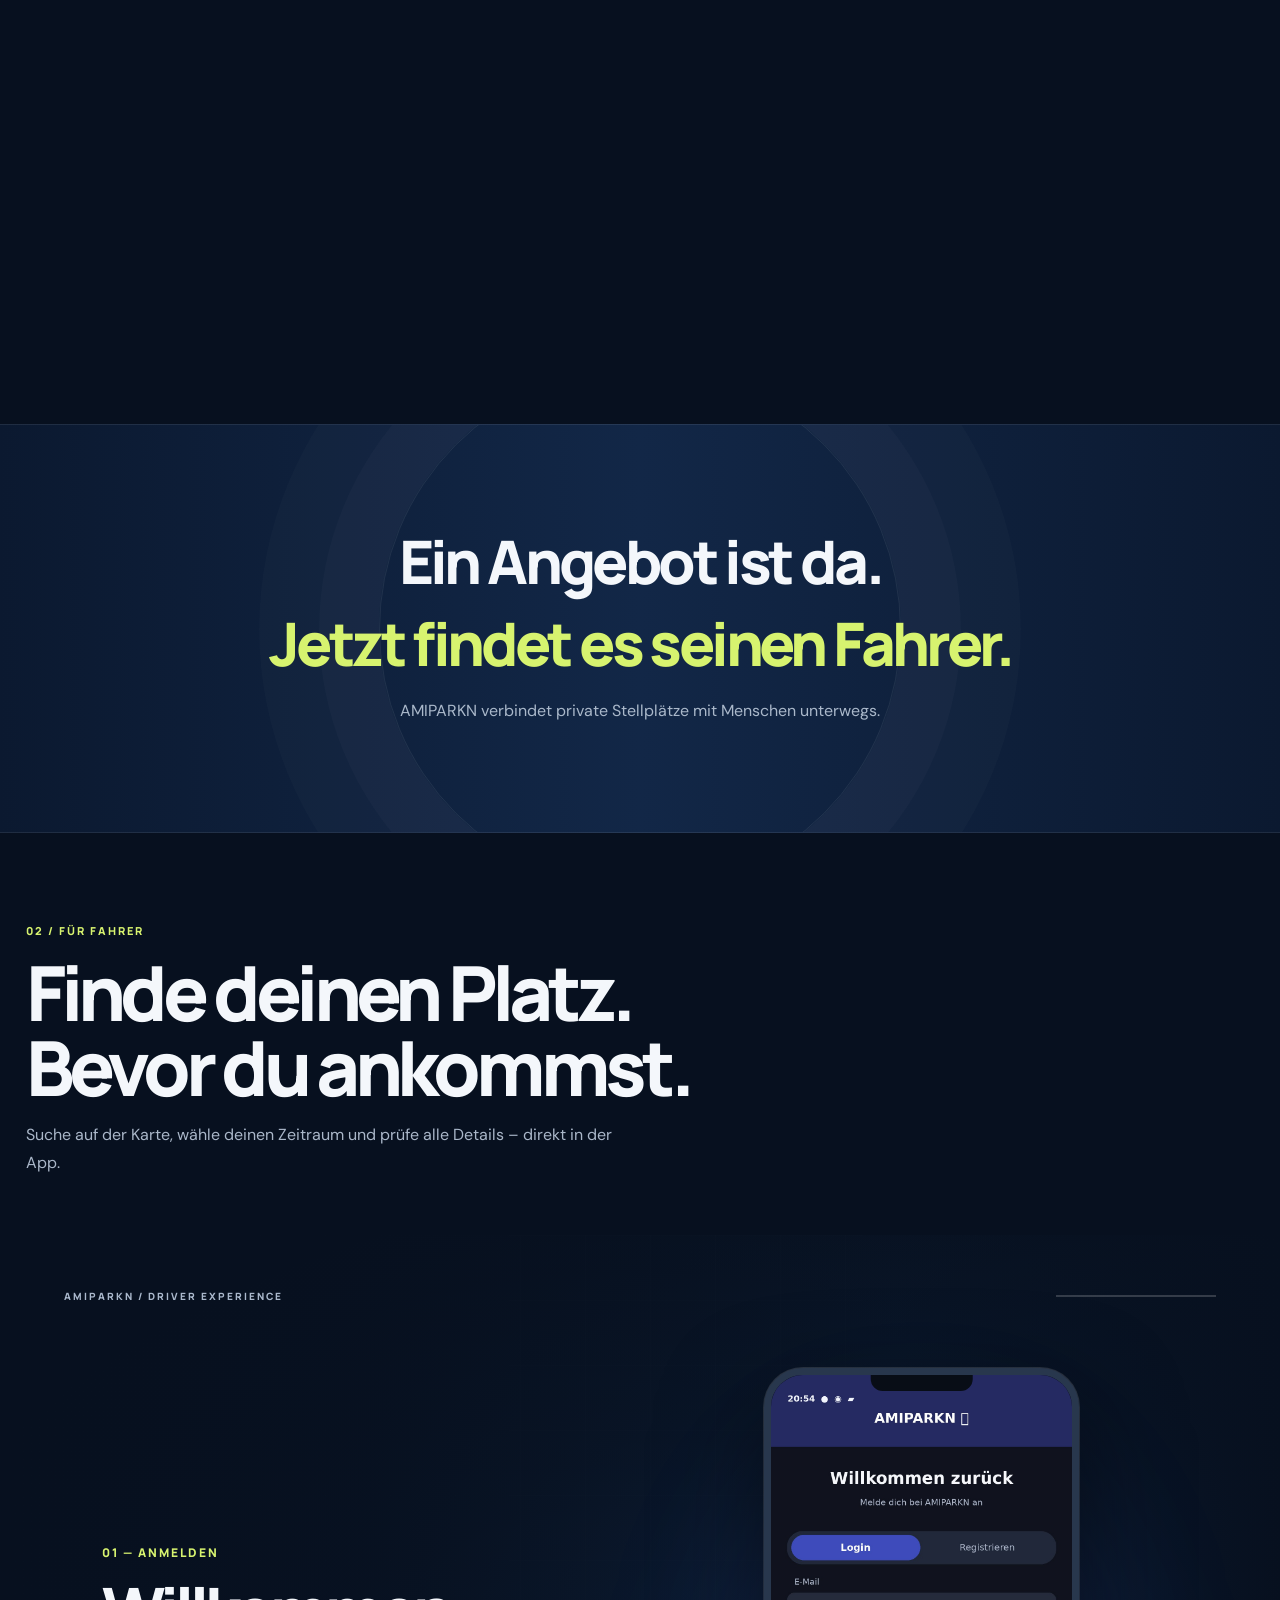
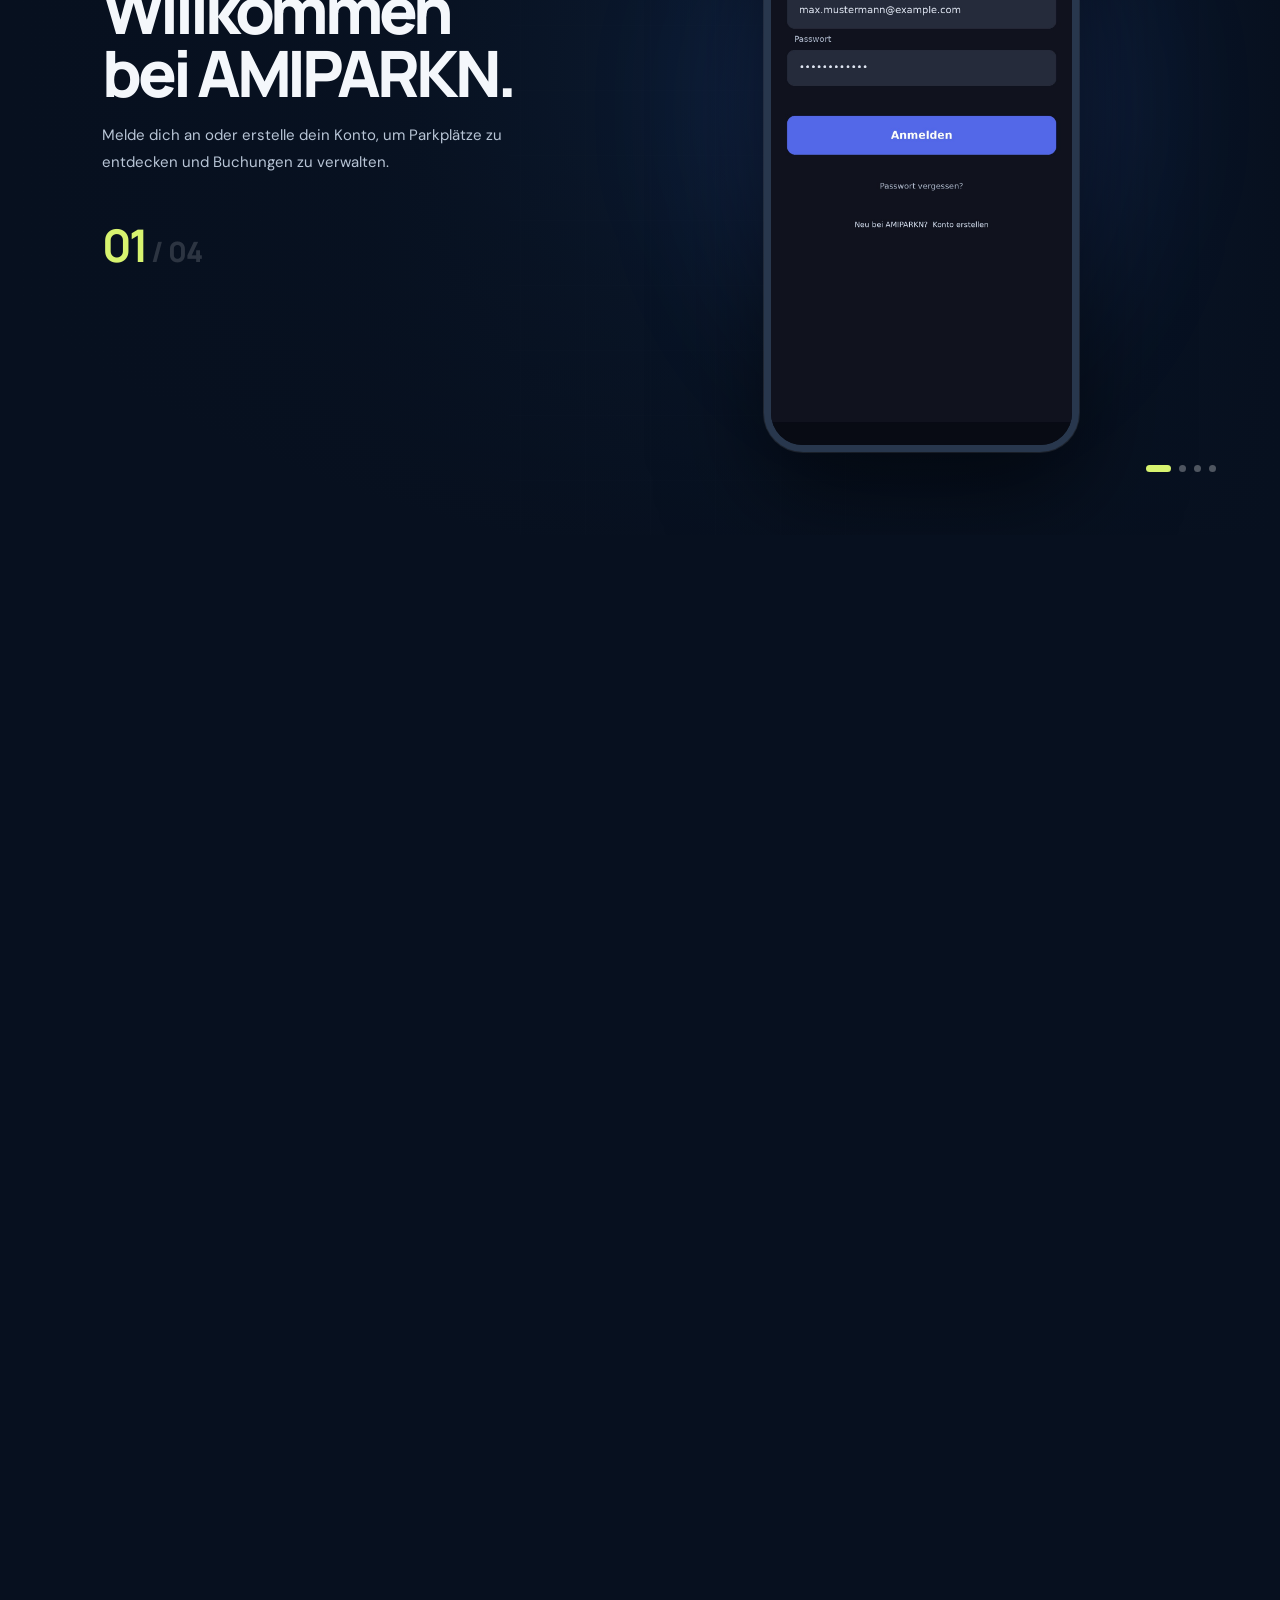
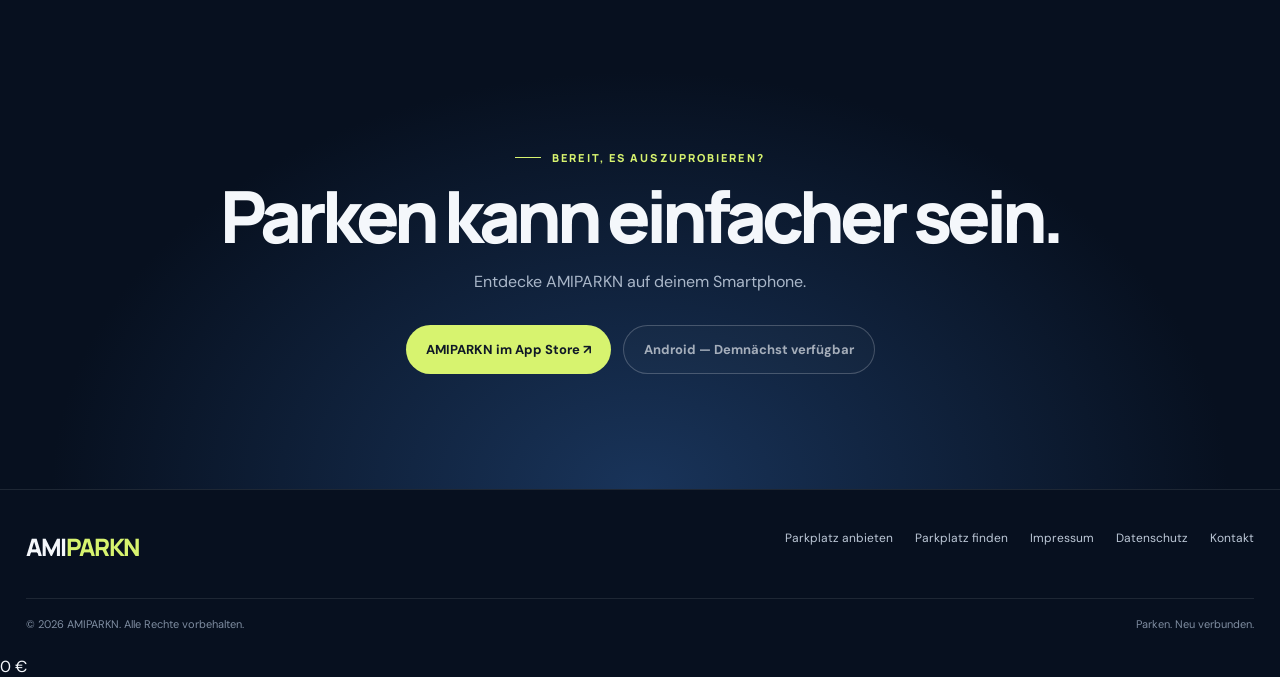
==== commit f3fe76b5: "Update fmt.Println message from 'Hello' to 'Goodbye'" ====
--- a/index.html
+++ b/index.html
@@ -1,515 +1,69 @@
-<!DOCTYPE html>
-<html lang="de" dir="ltr">
-<head>
-    <meta charset="UTF-8">
-    <meta name="viewport" content="width=device-width, initial-scale=1.0">
-    <title>AMIPARKN - Intelligente Parkplatz-Plattform (Beta)</title>
-    <!-- افزودن فونت مدرن Inter -->
-    <link href="https://fonts.googleapis.com/css2?family=Inter:wght@400;600;700;800;900&display=swap" rel="stylesheet">
-    <style>
-        * {
-            margin: 0;
-            padding: 0;
-            box-sizing: border-box;
-            font-family: 'Inter', system-ui, sans-serif;
-            scroll-behavior: smooth;
-        }
-
-        body {
-            background-color: #0b0f19;
-            color: #f3f4f6;
-            overflow-x: hidden;
-            line-height: 1.6;
-        }
-
-        /* انیمیشن‌های ورود صفحه */
-        @keyframes fadeInDown {
-            from { opacity: 0; transform: translateY(-20px); }
-            to { opacity: 1; transform: translateY(0); }
-        }
-
-        @keyframes fadeInUp {
-            from { opacity: 0; transform: translateY(20px); }
-            to { opacity: 1; transform: translateY(0); }
-        }
-
-        /* بنر اطلاع‌رسانی بتا */
-        .beta-banner {
-            background: linear-gradient(90deg, #ff9900, #ff5500);
-            color: #000;
-            text-align: center;
-            padding: 8px 15px;
-            font-weight: 700;
-            font-size: 0.85rem;
-            letter-spacing: 0.5px;
-            position: fixed;
-            top: 0;
-            left: 0;
-            width: 100%;
-            z-index: 1001;
-            box-shadow: 0 2px 10px rgba(255, 85, 0, 0.3);
-        }
-
-        /* هدر شیشه‌ای (Glassmorphism) */
-        header {
-            position: fixed;
-            top: 33px; /* زیر بنر بتا */
-            left: 0;
-            width: 100%;
-            background: rgba(11, 15, 25, 0.85);
-            backdrop-filter: blur(15px);
-            -webkit-backdrop-filter: blur(15px);
-            z-index: 1000;
-            border-bottom: 1px solid rgba(255, 255, 255, 0.08);
-            display: flex;
-            justify-content: space-between;
-            align-items: center;
-            padding: 15px 5%;
-            animation: fadeInDown 0.8s ease-out;
-        }
-
-        .logo-container {
-            display: flex;
-            align-items: center;
-            gap: 10px;
-        }
-
-        .logo {
-            font-size: 1.6rem;
-            font-weight: 800;
-            color: #ffffff;
-            letter-spacing: -1px;
-        }
-
-        /* برندینگ اختصاصی با حرف N قرمز */
-        .brand-text {
-            background: linear-gradient(45deg, #00f2fe, #4facfe);
-            -webkit-background-clip: text;
-            -webkit-text-fill-color: transparent;
-        }
-
-        .highlight-n {
-            color: #ff3b30 !important;
-            -webkit-text-fill-color: #ff3b30 !important;
-            font-weight: 900;
-            text-shadow: 0 0 15px rgba(255, 59, 48, 0.8);
-        }
-
-        .beta-badge {
-            background: rgba(0, 242, 254, 0.1);
-            color: #00f2fe;
-            border: 1px solid rgba(0, 242, 254, 0.3);
-            font-size: 0.7rem;
-            padding: 3px 10px;
-            border-radius: 20px;
-            font-weight: 700;
-            letter-spacing: 1px;
-        }
-
-        .nav-btn {
-            background: linear-gradient(45deg, #00c6ff, #0072ff);
-            color: white;
-            padding: 12px 26px;
-            border-radius: 30px;
-            text-decoration: none;
-            font-weight: 700;
-            font-size: 0.9rem;
-            transition: all 0.3s ease;
-            box-shadow: 0 4px 15px rgba(0, 114, 255, 0.3);
-        }
-
-        .nav-btn:hover {
-            transform: translateY(-3px);
-            box-shadow: 0 8px 25px rgba(0, 114, 255, 0.5);
-        }
-
-        /* کانتینر تصویر بنر اصلی بالای سایت (انیمیشن GIF) */
-        .hero-container {
-            position: relative;
-            width: 100%;
-            margin-top: 120px;
-            display: flex;
-            justify-content: center;
-            align-items: center;
-            padding: 20px 5%;
-            animation: fadeInUp 1s ease-out 0.2s both;
-        }
-
-        .hero-banner-img {
-            width: 100%;
-            max-width: 1050px;
-            border-radius: 20px;
-            overflow: hidden;
-            border: 1px solid rgba(255, 255, 255, 0.12);
-            box-shadow: 0 25px 50px rgba(0, 0, 0, 0.7);
-            background: rgba(22, 27, 34, 0.5);
-            backdrop-filter: blur(10px);
-        }
-
-        .hero-banner-img img {
-            width: 100%;
-            height: auto;
-            display: block;
-            object-fit: cover;
-        }
-
-        /* محتوای اصلی معرفی */
-        .main-content {
-            max-width: 900px;
-            margin: 40px auto 100px auto;
-            text-align: center;
-            padding: 0 20px;
-            position: relative;
-            z-index: 10;
-            animation: fadeInUp 1s ease-out 0.4s both;
-        }
-
-        h1 {
-            font-size: 3.2rem;
-            font-weight: 900;
-            color: #ffffff;
-            margin-bottom: 25px;
-            letter-spacing: -1.5px;
-            line-height: 1.2;
-        }
-
-        p.subtitle {
-            font-size: 1.25rem;
-            color: #9ca3af;
-            max-width: 700px;
-            margin: 0 auto 30px auto;
-            font-weight: 400;
-        }
-
-        /* استایل مشترک بخش‌ها */
-        .how-it-works-section, .faq-section {
-            max-width: 1100px;
-            margin: 0 auto 120px auto;
-            padding: 0 20px;
-        }
-
-        .section-title {
-            font-size: 2.2rem;
-            font-weight: 800;
-            margin-bottom: 60px;
-            color: #ffffff;
-            text-align: center;
-            position: relative;
-        }
-
-        /* خط تزیینی زیر عنوان */
-        .section-title::after {
-            content: '';
-            position: absolute;
-            bottom: -15px;
-            left: 50%;
-            transform: translateX(-50%);
-            width: 60px;
-            height: 4px;
-            background: linear-gradient(90deg, #00f2fe, #4facfe);
-            border-radius: 2px;
-        }
-
-        /* گرید نحوه کار */
-        .steps-grid {
-            display: grid;
-            grid-template-columns: repeat(auto-fit, minmax(240px, 1fr));
-            gap: 30px;
-        }
-
-        /* کارت شیشه‌ای و مدرن (Glass Card) */
-        .step-card {
-            background: rgba(22, 27, 34, 0.5);
-            border: 1px solid rgba(255, 255, 255, 0.05);
-            border-radius: 24px;
-            padding: 40px 25px;
-            position: relative;
-            backdrop-filter: blur(10px);
-            -webkit-backdrop-filter: blur(10px);
-            text-align: center;
-            transition: all 0.4s cubic-bezier(0.175, 0.885, 0.32, 1.275);
-            overflow: hidden;
-        }
-
-        .step-card::after {
-            content: '';
-            position: absolute;
-            top: 150%;
-            left: 50%;
-            transform: translate(-50%, -50%);
-            width: 150px;
-            height: 150px;
-            background: rgba(79, 172, 254, 0.2);
-            border-radius: 50%;
-            filter: blur(40px);
-            transition: all 0.5s ease;
-            z-index: -1;
-        }
-
-        .step-card:hover {
-            transform: translateY(-10px) scale(1.02);
-            border-color: rgba(79, 172, 254, 0.3);
-            background: rgba(22, 27, 34, 0.7);
-        }
-
-        .step-card:hover::after {
-            top: 110%;
-        }
-
-        .step-number {
-            position: absolute;
-            top: 20px;
-            right: 20px;
-            background: rgba(255, 255, 255, 0.05);
-            color: rgba(255, 255, 255, 0.2);
-            width: 40px;
-            height: 40px;
-            border-radius: 50%;
-            display: flex;
-            align-items: center;
-            justify-content: center;
-            font-weight: 900;
-            font-size: 1rem;
-        }
-
-        .step-icon {
-            font-size: 3rem;
-            margin-bottom: 25px;
-            display: inline-block;
-        }
-
-        .step-card h3 {
-            font-size: 1.3rem;
-            color: #fff;
-            margin-bottom: 12px;
-            font-weight: 700;
-        }
-
-        .step-card p {
-            font-size: 0.95rem;
-            color: #9ca3af;
-            font-weight: 400;
-        }
-
-        /* استایل FAQ اختصاصی */
-        .faq-grid {
-            max-width: 800px;
-            margin: 0 auto;
-        }
-
-        .faq-item {
-            background: rgba(22, 27, 34, 0.5);
-            border: 1px solid rgba(255, 255, 255, 0.05);
-            border-radius: 16px;
-            margin-bottom: 18px;
-            padding: 25px;
-            backdrop-filter: blur(10px);
-            -webkit-backdrop-filter: blur(10px);
-            transition: all 0.3s ease;
-        }
-
-        .faq-item:hover {
-            background: rgba(22, 27, 34, 0.7);
-            border-color: rgba(79, 172, 254, 0.2);
-            transform: translateX(5px);
-        }
-
-        .faq-question {
-            font-size: 1.15rem;
-            font-weight: 700;
-            color: #4facfe;
-            margin-bottom: 12px;
-            display: flex;
-            align-items: center;
-            gap: 10px;
-        }
-
-        .faq-answer {
-            color: #d1d5db;
-            font-size: 1rem;
-            padding-left: 32px;
-        }
-
-        .faq-answer strong {
-            color: #00f2fe;
-        }
-
-        /* فوتر حرفه‌ای */
-        footer {
-            background: #07090f;
-            border-top: 1px solid rgba(255, 255, 255, 0.04);
-            text-align: center;
-            padding: 40px 20px;
-            color: #6b7280;
-            font-size: 0.9rem;
-        }
-
-        .footer-logo {
-            font-size: 1.4rem;
-            font-weight: 800;
-            margin-bottom: 15px;
-            display: inline-block;
-        }
-
-        .footer-links {
-            margin-top: 15px;
-            display: flex;
-            justify-content: center;
-            gap: 25px;
-        }
-
-        .footer-links a {
-            color: #9ca3af;
-            text-decoration: none;
-            transition: all 0.2s ease;
-            font-weight: 600;
-        }
-
-        .footer-links a:hover {
-            color: #00f2fe;
-            transform: translateY(-1px);
-        }
-
-        /* بهینه‌سازی برای موبایل */
-        @media (max-width: 768px) {
-            h1 { font-size: 2.2rem; }
-            header { padding: 12px 5%; }
-            .hero-container { margin-top: 100px; }
-            .nav-btn { padding: 10px 18px; font-size: 0.85rem; }
-            .section-title { font-size: 1.8rem; }
-            .faq-answer { padding-left: 0; margin-top: 8px; }
-        }
-    </style>
-</head>
-<body>
-
-    <!-- بنر اطلاع‌رسانی بتا -->
-    <div class="beta-banner">
-        🚀 AMIPARKN befindet sich aktuell in der öffentlichen Beta-Phase (Open Beta)
-    </div>
-
-    <!-- هدر شیشه‌ای -->
-    <header>
-        <div class="logo-container">
-            <div class="logo"><span class="brand-text">AMIPARK</span><span class="highlight-n">N</span></div>
-            <span class="beta-badge">BETA</span>
-        </div>
-        <a href="#how-it-works" class="nav-btn">Entdecken</a>
-    </header>
-
-    <!-- کانتینر تصویر بنر اصلی بالای سایت (انیمیشن GIF) -->
-    <div class="hero-container">
-        <div class="hero-banner-img">
-            <img src="hero-animation.gif" alt="AMIPARKN Parken Neu Gedacht Animation">
-        </div>
-    </div>
-
-    <!-- معرفی اصلی -->
-    <div class="main-content">
-        <h1>Parken neu gedacht mit <span class="brand-text">AMIPARK</span><span class="highlight-n">N</span></h1>
-        <p class="subtitle">Willkommen beim offiziellen Beta-Test! Werden Sie Teil der ersten Nutzer-Community und testen Sie die Zukunft des privaten Parkens.</p>
-        
-        <!-- بخش جدید: دکمه‌های لینک‌های تست و بتا -->
-        <div style="margin-top: 30px; display: flex; flex-direction: column; gap: 15px; align-items: center;">
-            <div style="display: flex; flex-wrap: wrap; gap: 15px; justify-content: center; width: 100%; max-width: 800px;">
-                
-                <!-- ۱. دانلود تست اندروید -->
-                <a href="https://play.google.com/store/apps/details?id=com.amiparkn.app" target="_blank" style="flex: 1; min-width: 220px; background: linear-gradient(45deg, #00c6ff, #0072ff); color: white; padding: 14px 20px; border-radius: 16px; text-decoration: none; font-weight: 700; font-size: 0.9rem; display: flex; align-items: center; justify-content: center; gap: 10px; box-shadow: 0 4px 15px rgba(0, 114, 255, 0.3); transition: transform 0.3s ease;">
-                    <span>🤖</span> Android Beta Test (Play Store)
-                </a>
-
-                <!-- ۲. گروه تست گوگل -->
-                <a href="https://groups.google.com/g/amiparkn-testers" target="_blank" style="flex: 1; min-width: 220px; background: rgba(22, 27, 34, 0.8); border: 1px solid rgba(0, 242, 254, 0.3); color: #00f2fe; padding: 14px 20px; border-radius: 16px; text-decoration: none; font-weight: 700; font-size: 0.9rem; display: flex; align-items: center; justify-content: center; gap: 10px; backdrop-filter: blur(10px); transition: transform 0.3s ease;">
-                    <span>👥</span> Google Tester Gruppe beitreten
-                </a>
-
-                <!-- ۳. تست آیفون -->
-                <a href="https://testflight.apple.com/join/HNhaGCjA" target="_blank" style="flex: 1; min-width: 220px; background: rgba(22, 27, 34, 0.8); border: 1px solid rgba(255, 255, 255, 0.2); color: #ffffff; padding: 14px 20px; border-radius: 16px; text-decoration: none; font-weight: 700; font-size: 0.9rem; display: flex; align-items: center; justify-content: center; gap: 10px; backdrop-filter: blur(10px); transition: transform 0.3s ease;">
-                    <span>🍎</span> iOS TestFlight
-                </a>
-
-            </div>
-        </div>
-    </div>
-
-    <!-- بخش نحوه کار -->
-    <div class="how-it-works-section" id="how-it-works">
-        <h2 class="section-title">Wie es funktioniert</h2>
-        <div class="steps-grid">
-            
-            <div class="step-card">
-                <div class="step-number">01</div>
-                <div class="step-icon">🔍</div>
-                <h3>Parkplatz suchen</h3>
-                <p>Finden Sie verfügbare private Parkplätze in Ihrer Nähe über unsere interaktive Karte.</p>
-            </div>
-
-            <div class="step-card">
-                <div class="step-number">02</div>
-                <div class="step-icon">📅</div>
-                <h3>Zeitraum wählen</h3>
-                <p>Wählen Sie einfach das gewünschte Datum und die Zeit für Ihren Parkplatz aus.</p>
-            </div>
-
-            <div class="step-card">
-                <div class="step-number">03</div>
-                <div class="step-icon">💳</div>
-                <h3>Sicher bezahlen</h3>
-                <p>Buchen und bezahlen Sie bargeldlos und sicher über Stripe direkt in der App.</p>
-            </div>
-
-            <div class="step-card">
-                <div class="step-number">04</div>
-                <div class="step-icon">🚗</div>
-                <h3>Einfach parken</h3>
-                <p>Navigieren Sie zum Parkplatz und genießen Sie eine stressfreie Ankunft.</p>
-            </div>
-
-        </div>
-    </div>
-
-    <!-- بخش FAQ -->
-    <div class="faq-section">
-        <h2 class="section-title">Häufig gestellte Fragen</h2>
-        
-        <div class="faq-grid">
-            <div class="faq-item">
-                <div class="faq-question"><span>⏱️</span> Wie funktioniert die Erstattung?</div>
-                <div class="faq-answer">
-                    Eine Stornierung ist direkt in der App möglich:<br>
-                    • Mehr als 120 Min. vor Beginn: <strong>100% Erstattung</strong> des Parkpreises.<br>
-                    • 30 bis 120 Min. vor Beginn: <strong>70% Erstattung</strong>.<br>
-                    • 2 bis 30 Min. vor Beginn: <strong>50% Erstattung</strong>.<br>
-                    • Weniger als 2 Min. vor Beginn: Keine Erstattung.
-                </div>
-            </div>
-
-            <div class="faq-item">
-                <div class="faq-question"><span>🔒</span> Sind meine Zahlungen sicher?</div>
-                <div class="faq-answer">Ja, die Zahlungsabwicklung erfolgt verschlüsselt und nach höchsten Sicherheitsstandards über Stripe. Es werden keine Kreditkartendaten auf unseren Servern gespeichert.</div>
-            </div>
-
-            <div class="faq-item">
-                <div class="faq-question"><span>🅿️</span> Kann ich meinen Parkplatz vermieten?</div>
-                <div class="faq-answer">Sie können Ihren privaten Stellplatz ganz einfach über die AMIPARKN App registrieren, Verfügbarkeiten festlegen und direkt Geld verdienen.</div>
-            </div>
-
-            <div class="faq-item">
-                <div class="faq-question"><span>✉️</span> Wie erreiche ich den Support?</div>
-                <div class="faq-answer">Unser Team hilft Ihnen gerne weiter. Kontaktieren Sie uns direkt per E-Mail unter <a href="mailto:amiparkn.support@gmail.com" style="color: #00f2fe; text-decoration: none; font-weight: 600;">amiparkn.support@gmail.com</a>.</div>
-            </div>
-        </div>
-    </div>
-
-    <!-- فوتر -->
-    <footer>
-        <div class="footer-logo logo"><span class="brand-text">AMIPARK</span><span class="highlight-n">N</span></div>
-        <p>&copy; 2026 AMIPARKN (Beta). Alle Rechte vorbehalten.</p>
-        <div class="footer-links">
-            <a href="impressum.html">Impressum</a>
-            <a href="privacy.html">Datenschutz</a>
-        </div>
-    </footer>
-
-</body>
-</html>
+<!doctype html>
+<html lang="de"><head><meta charset="utf-8"><meta name="viewport" content="width=device-width,initial-scale=1">
+<meta name="theme-color" content="#07101f"><title>AMIPARKN — Parken. Neu verbunden.</title>
+<link rel="preconnect" href="https://fonts.googleapis.com"><link rel="preconnect" href="https://fonts.gstatic.com" crossorigin>
+<link href="https://fonts.googleapis.com/css2?family=DM+Sans:wght@400;500;600;700&family=Manrope:wght@400;500;600;700;800&display=swap" rel="stylesheet">
+<style>
+:root{--bg:#07101f;--line:#ffffff18;--text:#f4f7fb;--muted:#aab7c9;--mint:#d7f36f}
+*{box-sizing:border-box}html{scroll-behavior:smooth;background:var(--bg)}body{margin:0;background:var(--bg);color:var(--text);font-family:"DM Sans",sans-serif;overflow-x:hidden}a{color:inherit;text-decoration:none}.wrap{width:min(1240px,calc(100% - 52px));margin:auto}
+header{height:82px;position:absolute;z-index:30;top:0;left:0;width:100%;display:flex;align-items:center;justify-content:space-between;padding:0 max(26px,calc((100vw - 1240px)/2));border-bottom:1px solid #ffffff0b}.brand{font:800 24px Manrope;letter-spacing:-1.4px}.brand span{color:var(--mint)}nav{display:flex;gap:30px;color:#c4cfde;font-size:13px}nav a:hover{color:var(--mint)}.nav-cta{border:1px solid #ffffff55;border-radius:99px;padding:12px 18px;font-size:12px;font-weight:700}
+.hero{min-height:760px;height:100svh;max-height:1000px;position:relative;display:flex;align-items:center;overflow:hidden;background:radial-gradient(ellipse at 78% 45%,#1a3762 0,#0c1c34 35%,#07101f 72%)}.hero:before{content:"";position:absolute;width:650px;height:650px;border:1px solid #ffffff12;border-radius:50%;right:-5%;top:8%;box-shadow:0 0 0 70px #ffffff06,0 0 0 140px #ffffff04}.hero:after{content:"";position:absolute;inset:0;background:linear-gradient(90deg,#07101f 5%,#07101fdd 40%,#07101f55 100%)}.glow{position:absolute;width:440px;height:440px;border-radius:50%;background:#416cff22;filter:blur(80px);right:15%;top:22%}.hero-content{position:relative;z-index:2;padding-top:60px;max-width:740px}.eyebrow{display:flex;align-items:center;gap:11px;color:var(--mint);font:800 11px Manrope;letter-spacing:2.1px;text-transform:uppercase}.eyebrow:before{content:"";width:26px;height:1px;background:currentColor}.hero h1{font:800 clamp(55px,7.5vw,98px)/.94 Manrope;letter-spacing:-.075em;margin:25px 0}.hero h1 span{color:var(--mint)}.hero p{max-width:550px;color:#c0ccda;line-height:1.8;font-size:17px}.actions{display:flex;gap:12px;flex-wrap:wrap;margin-top:30px}.btn{display:inline-flex;align-items:center;gap:15px;padding:15px 20px;border-radius:99px;font-size:13px;font-weight:700;transition:.25s}.btn:hover{transform:translateY(-3px)}.primary{background:var(--mint);color:#101827}.outline{border:1px solid #ffffff55;background:#ffffff08}.hero-meta{margin-top:50px;display:flex;gap:28px;flex-wrap:wrap;color:#8292a8;font-size:11px;letter-spacing:1px;text-transform:uppercase}.hero-meta b{color:#e8edf5}
+.intro{padding:100px 0 70px;display:flex;justify-content:space-between;gap:40px;align-items:end}.intro h2{font:800 clamp(35px,4.8vw,60px)/1.02 Manrope;letter-spacing:-.06em;margin:15px 0 0}.intro p{max-width:420px;color:var(--muted);line-height:1.8;margin:0}
+.chapter-head{padding:90px 0 42px}.chapter-head .tag{color:var(--mint);font:800 11px Manrope;letter-spacing:2px}.chapter-head h2{font:800 clamp(42px,6vw,76px)/.98 Manrope;letter-spacing:-.07em;margin:17px 0}.chapter-head p{color:var(--muted);line-height:1.75;max-width:590px}
+.scroll-story{position:relative;height:400vh}.story-pin{position:sticky;top:0;height:100svh;min-height:650px;overflow:hidden;background:radial-gradient(ellipse at 75% 48%,#132b4d 0,#0b192d 42%,#07101f 78%)}.story-pin:before{content:"";position:absolute;inset:0;background:linear-gradient(90deg,#07101f 0%,#07101fdd 28%,#07101f40 70%,#07101f 100%);z-index:1}.story-pin:after{content:"";position:absolute;inset:0;opacity:.16;background-image:linear-gradient(#ffffff09 1px,transparent 1px),linear-gradient(90deg,#ffffff09 1px,transparent 1px);background-size:65px 65px;mask-image:linear-gradient(90deg,transparent,black 55%,transparent);z-index:1}
+.story-top{position:absolute;z-index:5;left:5vw;right:5vw;top:6vh;display:flex;justify-content:space-between;align-items:center}.story-top small{font:800 10px Manrope;letter-spacing:2px;color:#aab8cc}.progress{width:160px;height:2px;background:#ffffff2e}.progress i{display:block;height:100%;width:0;background:var(--mint)}
+.story-inner{position:relative;z-index:3;height:100%;display:grid;grid-template-columns:minmax(280px,.9fr) minmax(300px,.9fr);gap:4vw;align-items:center;padding:100px 8vw 50px}.step-copy{max-width:510px;transition:opacity .28s,transform .28s}.step-kicker{color:var(--mint);font:800 12px Manrope;letter-spacing:2px}.step-copy h3{font:800 clamp(40px,5vw,67px)/.98 Manrope;letter-spacing:-.065em;margin:18px 0}.step-copy p{color:#b8c5d6;line-height:1.8;font-size:15px;max-width:430px}.step-index{font:800 45px Manrope;letter-spacing:-3px;color:#ffffff27;margin-top:38px}.step-index b{color:var(--mint)}.step-index span{font-size:28px;letter-spacing:-1px}
+.phone-wrap{height:min(80vh,790px);display:flex;align-items:center;justify-content:center;position:relative}.phone-halo{position:absolute;width:360px;height:500px;border-radius:50%;background:#416cff25;filter:blur(75px)}.phone{position:relative;height:min(76vh,760px);aspect-ratio:1080/2340;border:7px solid #28374d;border-radius:39px;background:#080d16;box-shadow:0 40px 100px #0009,0 0 0 1px #ffffff24;overflow:hidden;z-index:2;transition:opacity .35s,transform .45s cubic-bezier(.2,.75,.18,1)}.phone:before{content:"";position:absolute;z-index:4;top:0;left:50%;transform:translateX(-50%);width:34%;height:16px;border-radius:0 0 12px 12px;background:#080d16}.phone img{display:block;width:100%;height:100%;object-fit:cover}.phone.changing{opacity:.25;transform:translateY(10px) scale(.985)}.step-dots{position:absolute;z-index:5;right:5vw;bottom:7vh;display:flex;gap:8px}.step-dots button{width:7px;height:7px;border:0;border-radius:10px;background:#ffffff4a;padding:0;cursor:pointer}.step-dots button.active{width:25px;background:var(--mint)}
+.transition{padding:95px 20px;text-align:center;background:linear-gradient(90deg,#0b1930,#122747,#0b1930);border-block:1px solid #ffffff15;position:relative;overflow:hidden}.transition:before{content:"";position:absolute;width:520px;height:520px;border:1px solid #ffffff13;border-radius:50%;left:50%;top:50%;transform:translate(-50%,-50%);box-shadow:0 0 0 60px #ffffff05,0 0 0 120px #ffffff04}.transition h2{position:relative;font:800 clamp(34px,5vw,60px) Manrope;letter-spacing:-.06em;margin:0}.transition h2 span{color:var(--mint)}.transition p{position:relative;color:#aab8ca}
+.cta{padding:115px 0;text-align:center;background:radial-gradient(ellipse at 50% 100%,#19345a 0,#07101f 65%)}.cta h2{font:800 clamp(40px,6vw,72px)/1 Manrope;letter-spacing:-.07em;margin:15px 0}.cta p{color:var(--muted);line-height:1.7}.cta .actions{justify-content:center}
+footer{border-top:1px solid var(--line);padding:40px 0 25px}.foot-top{display:flex;justify-content:space-between;gap:25px}.foot-links{display:flex;gap:22px;flex-wrap:wrap;color:#bdc8d7;font-size:12px}.foot-bottom{border-top:1px solid var(--line);margin-top:35px;padding-top:18px;color:#7f8da1;font-size:11px;display:flex;justify-content:space-between}
+@media(max-width:850px){.wrap{width:calc(100% - 36px)}header{padding:0 18px}nav{display:none}.hero{min-height:740px}.hero-content{padding-top:70px}.intro{display:block;padding:80px 0 35px}.intro p{margin-top:20px}.chapter-head{padding:70px 0 30px}.scroll-story{height:360vh}.story-pin{min-height:650px}.story-inner{grid-template-columns:1fr;grid-template-rows:auto 1fr;gap:0;padding:95px 22px 20px;align-items:start}.step-copy h3{font-size:clamp(34px,8vw,54px);margin:10px 0}.step-copy p{font-size:13px;line-height:1.55;max-width:560px}.step-index{display:none}.phone-wrap{height:53vh;min-height:310px;margin-top:8px}.phone{height:100%;max-height:480px;border-width:5px;border-radius:28px}.phone:before{height:11px}.phone-halo{height:250px;width:250px}.story-top{top:4vh}.progress{width:90px}.step-dots{bottom:4vh}.foot-top,.foot-bottom{display:block}.foot-links{margin-top:22px}.foot-bottom span{display:block;margin-top:8px}}
+@media(max-width:480px){.hero h1{font-size:54px}.hero p{font-size:15px}.hero-meta{gap:14px}.scroll-story{height:340vh}.story-inner{padding-top:88px}.step-copy h3{font-size:36px}.step-copy p{font-size:12px}.phone-wrap{height:49vh}.phone{max-height:420px}.transition{padding:65px 15px}.btn{padding:13px 16px}}
+@media(prefers-reduced-motion:reduce){html{scroll-behavior:auto}*{transition-duration:.01ms!important}}
+</style></head><body>
+<header><a class="brand" href="#">AMI<span>PARKN</span></a><nav><a href="#owner">Für Anbieter</a><a href="#driver">Für Fahrer</a><a href="#how">So funktioniert's</a></nav><a class="nav-cta" href="https://apps.apple.com/app/amiparkn/id6817828756" target="_blank" rel="noopener">App entdecken ↗</a></header>
+<section class="hero"><div class="glow"></div><div class="wrap hero-content"><div class="eyebrow">Die Zukunft des privaten Parkens</div><h1>Dein Platz.<br><span>Deine Freiheit.</span></h1><p>AMIPARKN verbindet private Parkplatzanbieter mit Menschen, die einen Stellplatz suchen. Entdecke, wie einfach beide Seiten funktionieren.</p><div class="actions"><a class="btn primary" href="#owner">Parkplatz anbieten ↓</a><a class="btn outline" href="#driver">Parkplatz finden ↓</a></div><div class="hero-meta"><span><b>01</b> Anbieten</span><span><b>02</b> Entdecken</span><span><b>03</b> Buchen</span></div></div></section>
+<section class="intro wrap"><div><div class="eyebrow">AMIPARKN in Aktion</div><h2>Zwei Perspektiven.<br>Einfach verbunden.</h2></div><p>Scrolle durch acht App-Ansichten. Jeder Schritt erscheint einzeln im Smartphone – vom Anlegen eines Stellplatzes bis zur Buchungsübersicht.</p></section>
+<section class="chapter-head wrap" id="owner"><div class="tag">01 / FÜR PARKPLATZANBIETER</div><h2>Mach deinen freien Platz<br>zu einer Möglichkeit.</h2><p>Erstelle dein Angebot Schritt für Schritt. Die Ansichten zeigen den Ablauf direkt in der AMIPARKN App.</p></section>
+<section class="scroll-story" data-story="owner"><div class="story-pin"><div class="story-top"><small>AMIPARKN / OWNER EXPERIENCE</small><div class="progress"><i></i></div></div><div class="story-inner"><div class="step-copy"><div class="step-kicker"></div><h3></h3><p></p><div class="step-index"><b>01</b><span> / 04</span></div></div><div class="phone-wrap"><div class="phone-halo"></div><div class="phone"><img alt="AMIPARKN Owner App"></div></div></div><div class="step-dots"><button class="active"></button><button></button><button></button><button></button></div></div></section>
+<div class="transition"><h2>Ein Angebot ist da.<br><span>Jetzt findet es seinen Fahrer.</span></h2><p>AMIPARKN verbindet private Stellplätze mit Menschen unterwegs.</p></div>
+<section class="chapter-head wrap" id="driver"><div class="tag">02 / FÜR FAHRER</div><h2>Finde deinen Platz.<br>Bevor du ankommst.</h2><p>Suche auf der Karte, wähle deinen Zeitraum und prüfe alle Details – direkt in der App.</p></section>
+<section class="scroll-story" data-story="driver"><div class="story-pin"><div class="story-top"><small>AMIPARKN / DRIVER EXPERIENCE</small><div class="progress"><i></i></div></div><div class="story-inner"><div class="step-copy"><div class="step-kicker"></div><h3></h3><p></p><div class="step-index"><b>01</b><span> / 04</span></div></div><div class="phone-wrap"><div class="phone-halo"></div><div class="phone"><img alt="AMIPARKN Driver App"></div></div></div><div class="step-dots"><button class="active"></button><button></button><button></button><button></button></div></div></section>
+<section class="cta" id="how"><div class="wrap"><div class="eyebrow" style="justify-content:center">Bereit, es auszuprobieren?</div><h2>Parken kann einfacher sein.</h2><p>Entdecke AMIPARKN auf deinem Smartphone.</p><div class="actions"><a class="btn primary" href="https://apps.apple.com/app/amiparkn/id6817828756" target="_blank" rel="noopener">AMIPARKN im App Store ↗</a><span class="btn outline" style="opacity:.65">Android — Demnächst verfügbar</span></div></div></section>
+<footer><div class="wrap"><div class="foot-top"><a class="brand" href="#">AMI<span>PARKN</span></a><div class="foot-links"><a href="#owner">Parkplatz anbieten</a><a href="#driver">Parkplatz finden</a><a href="impressum.html">Impressum</a><a href="privacy.html">Datenschutz</a><a href="mailto:amiparkn.support@gmail.com">Kontakt</a></div></div><div class="foot-bottom"><span>© 2026 AMIPARKN. Alle Rechte vorbehalten.</span><span>Parken. Neu verbunden.</span></div></div></footer>
+<script>
+const IMAGES={"owner_01_add_parking.jpg": "[data-uri]", "driver_02_map.jpg": "[data-uri]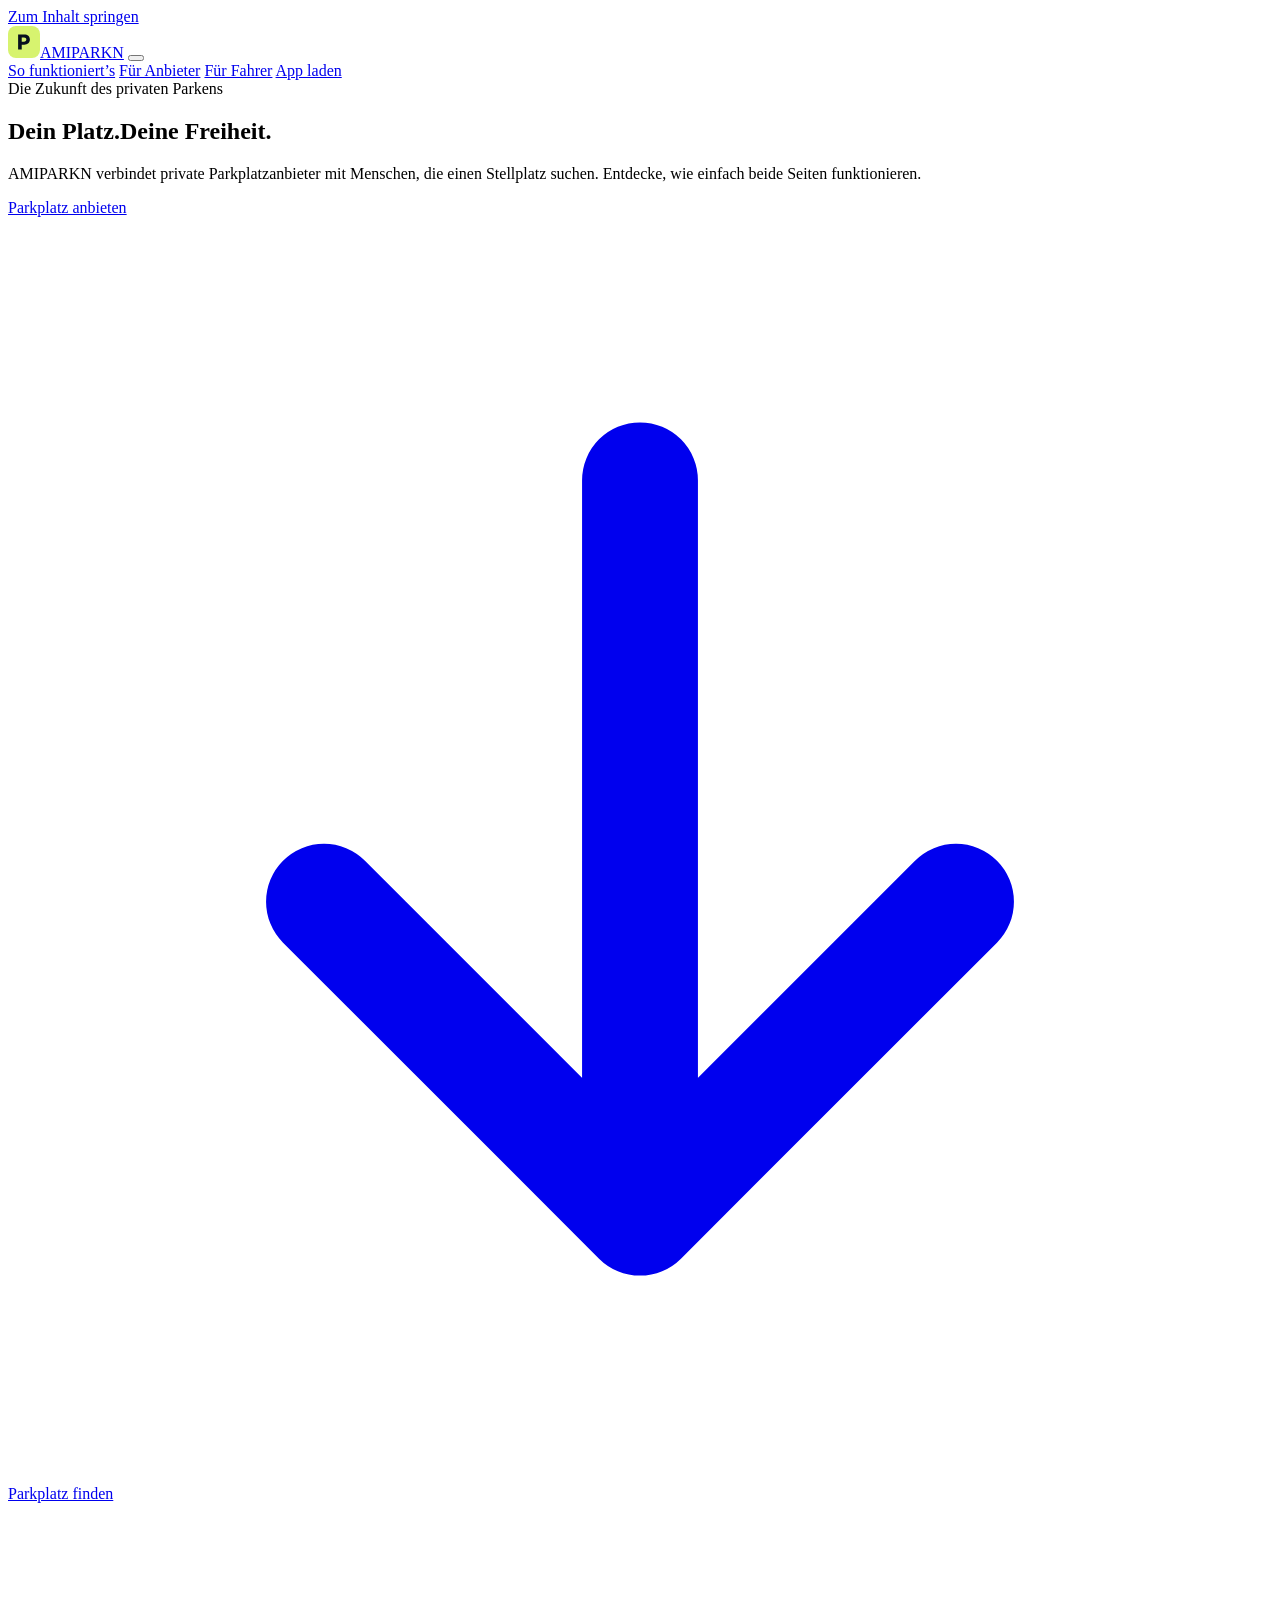
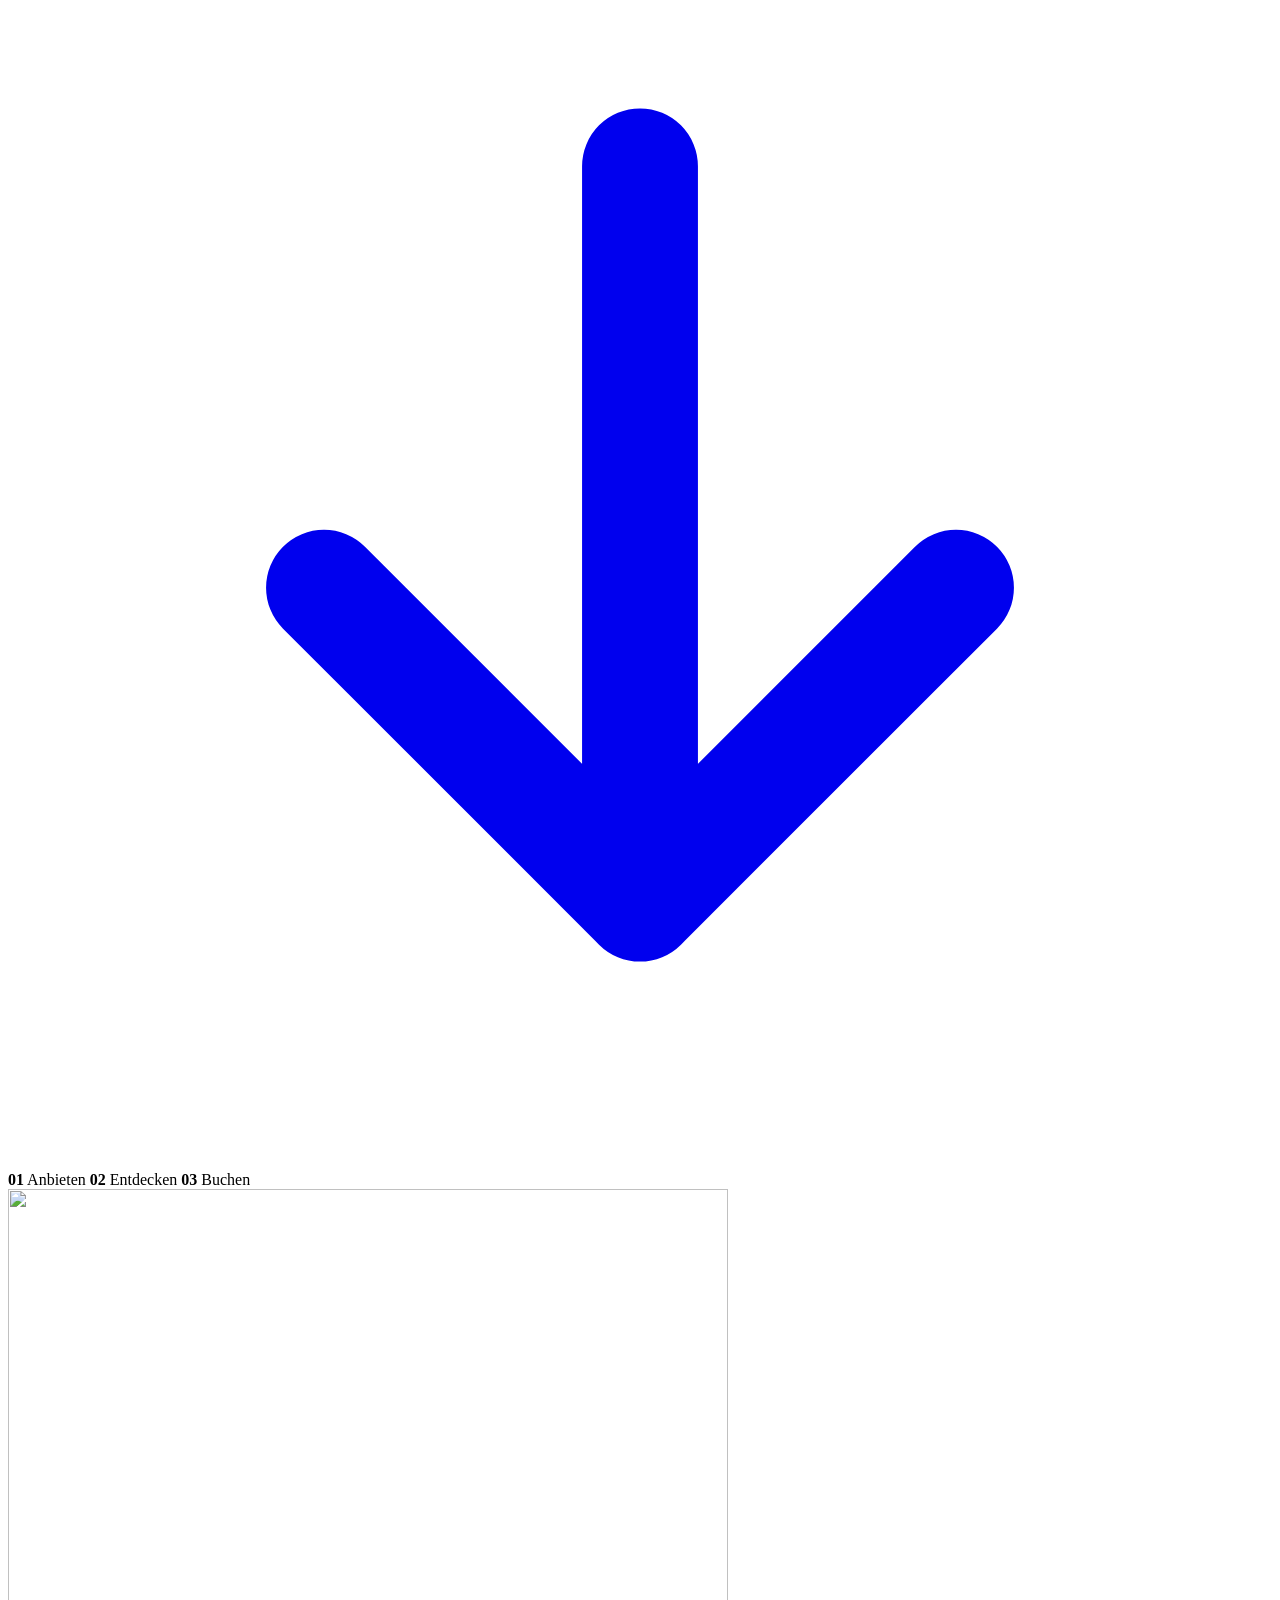
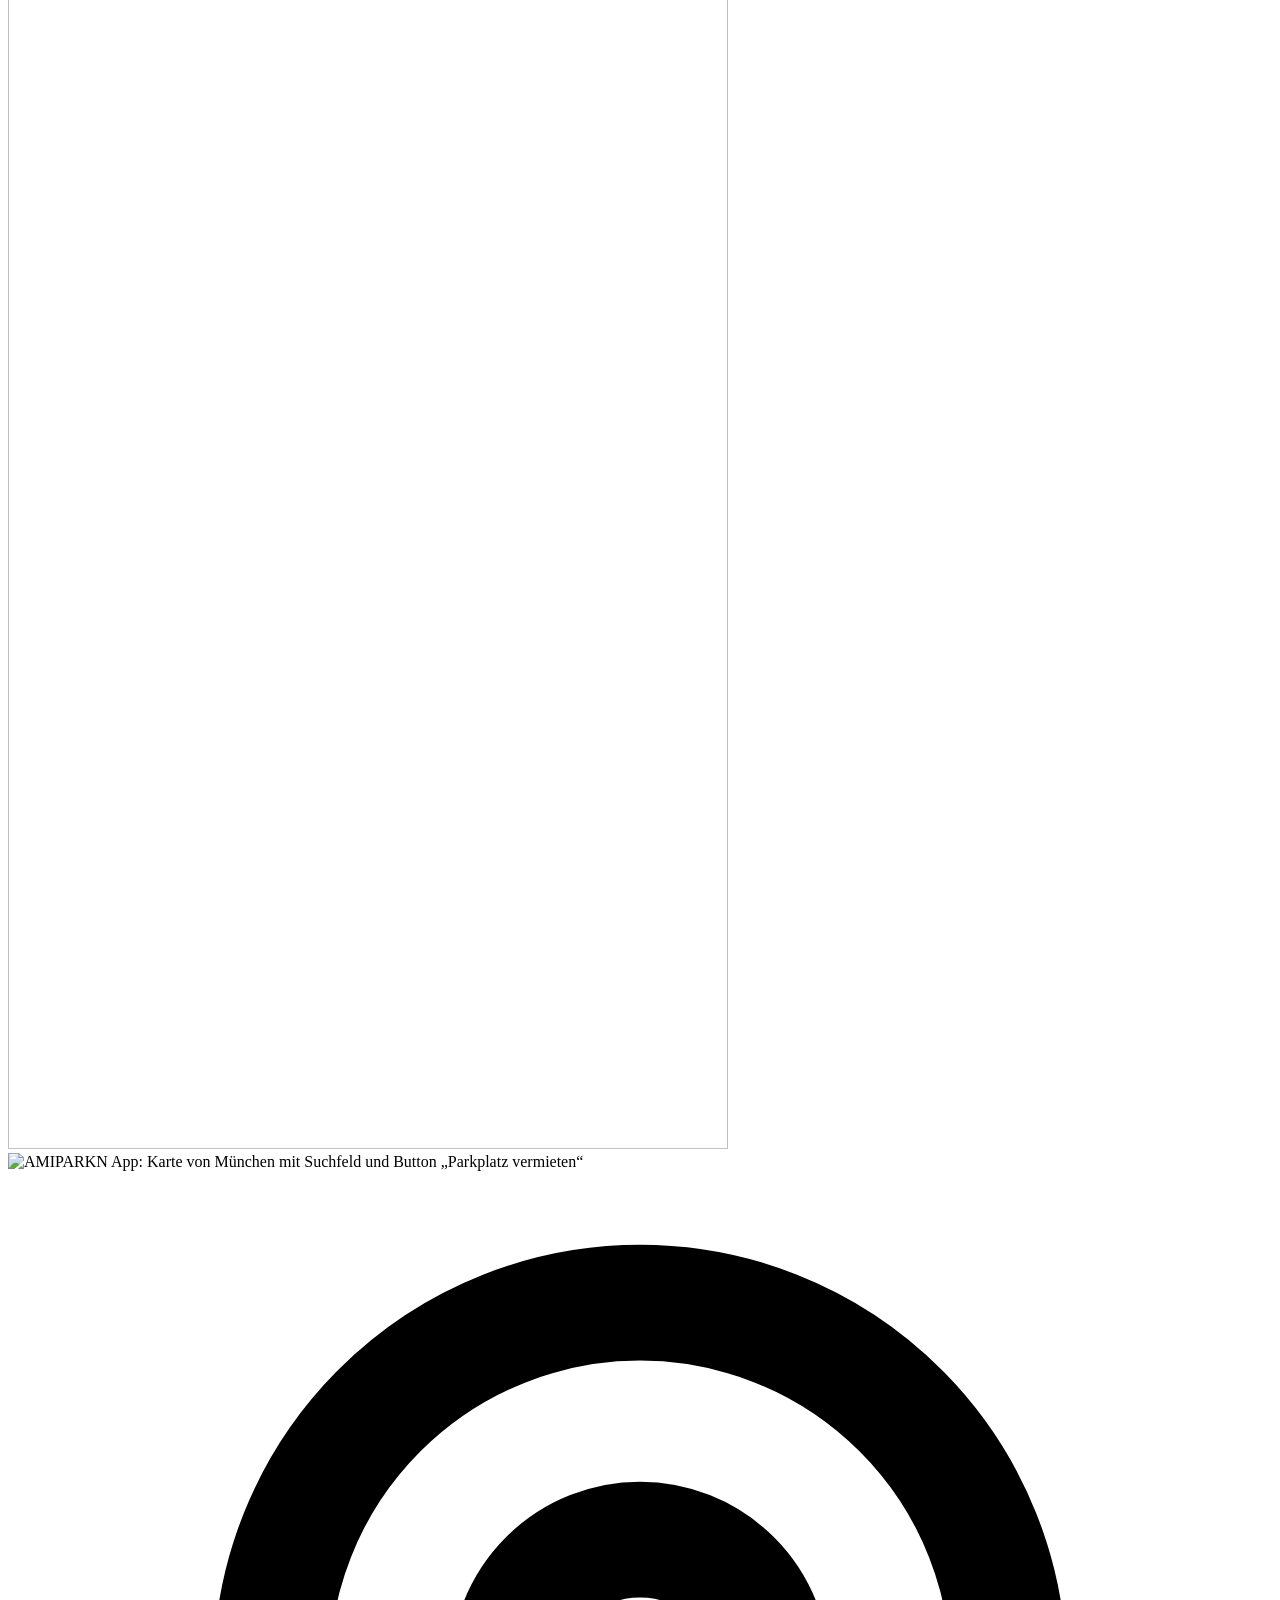
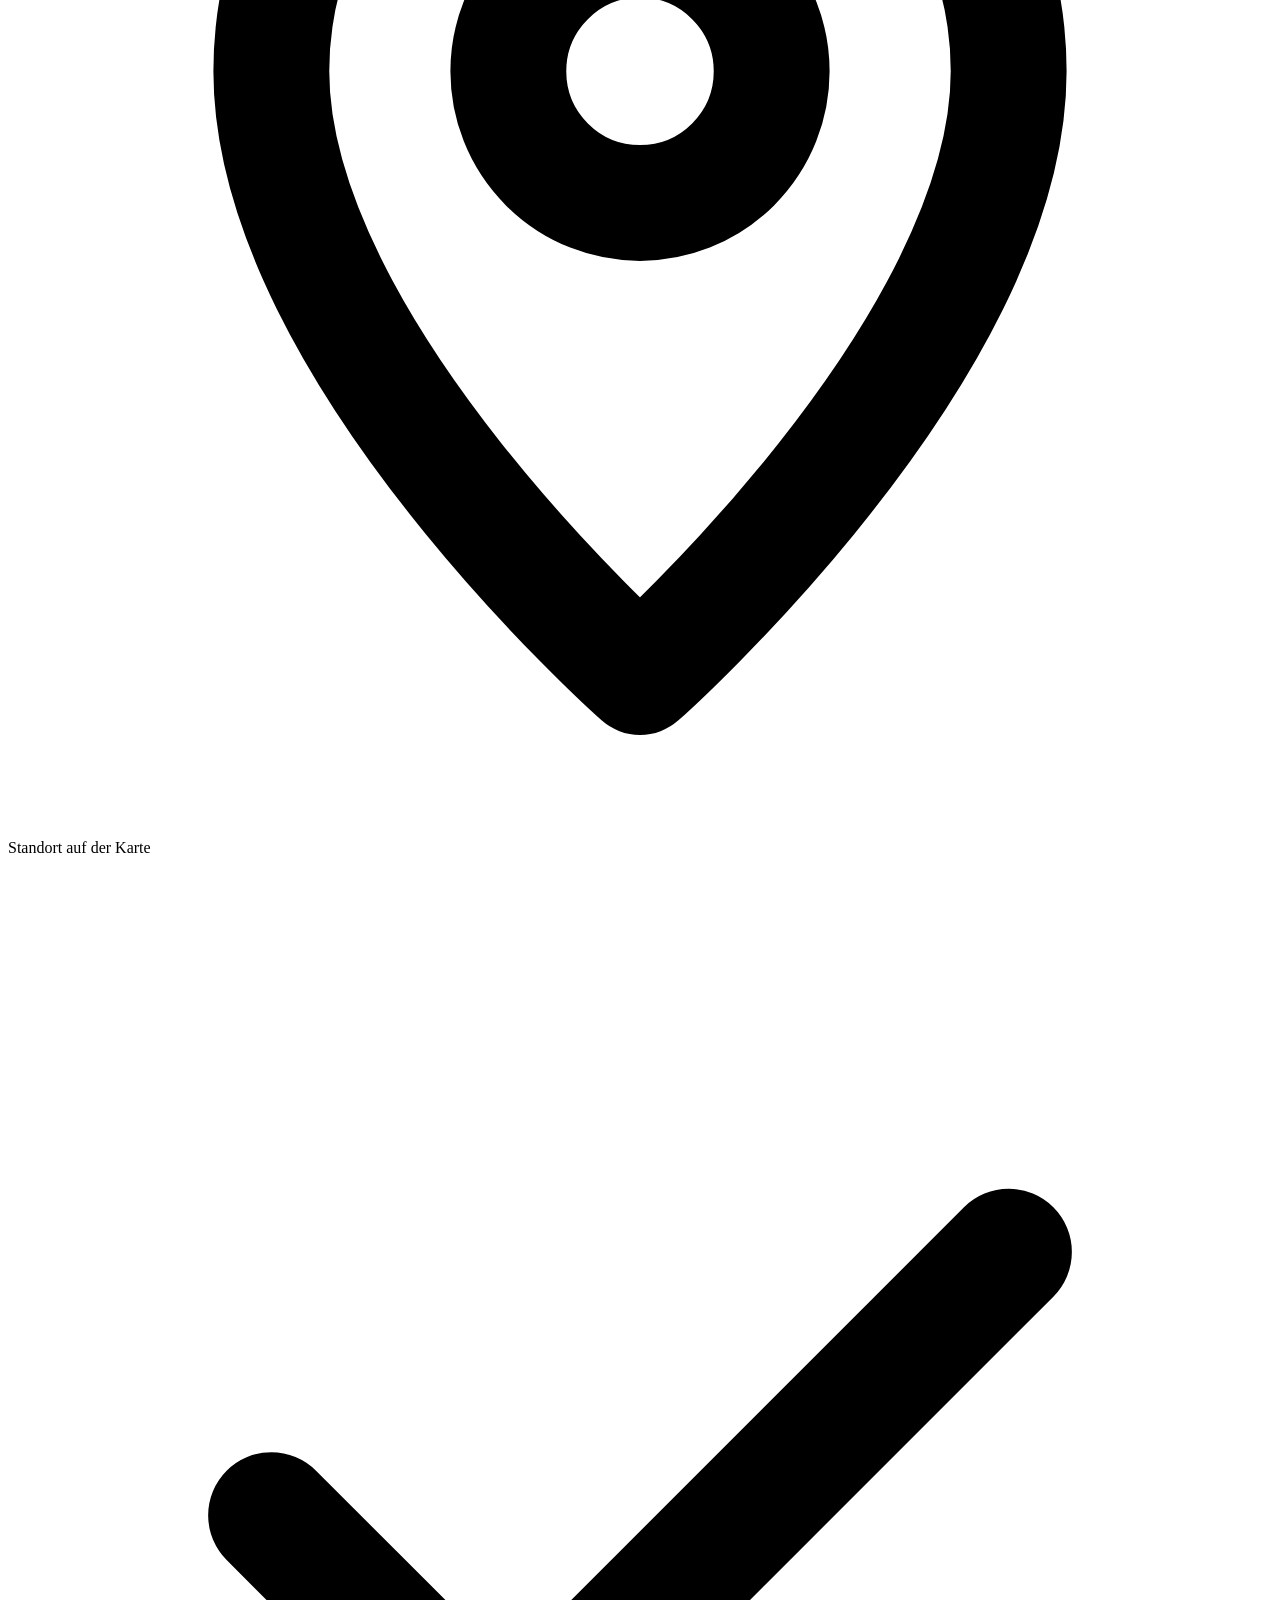
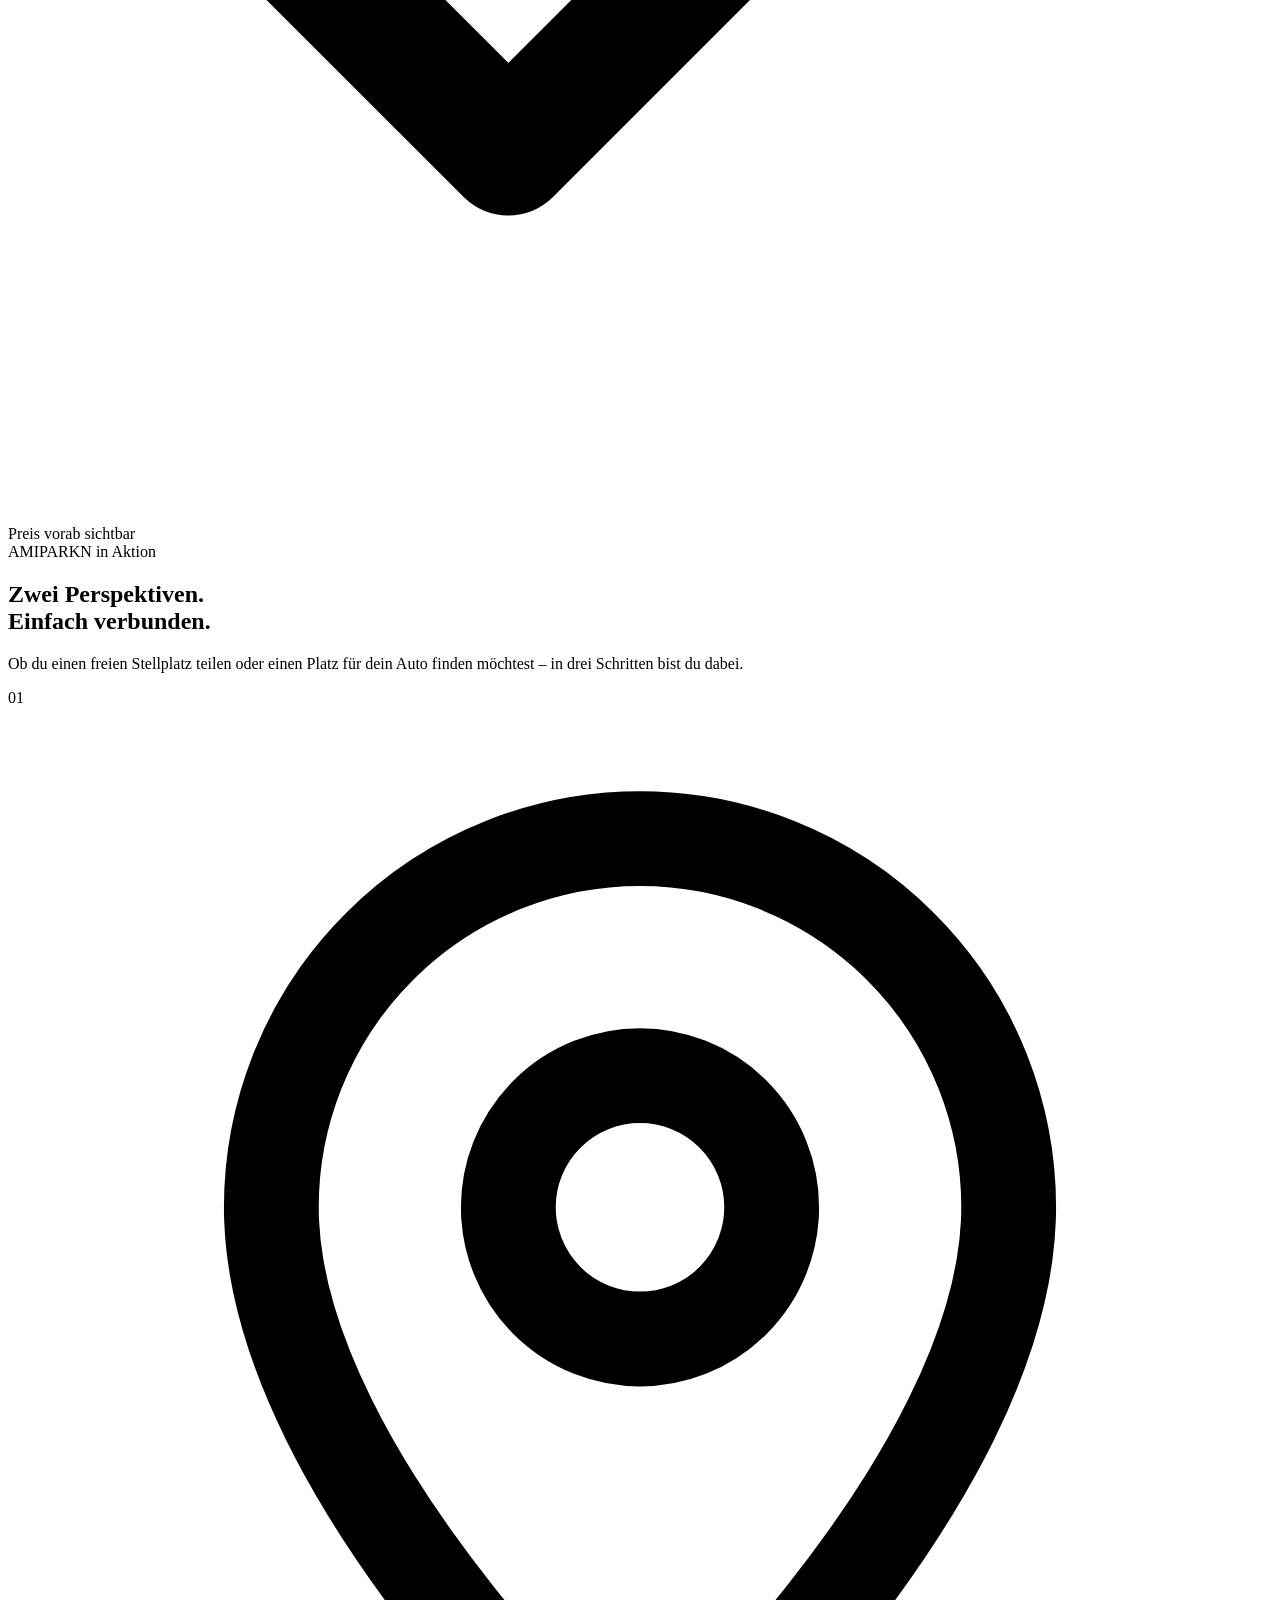
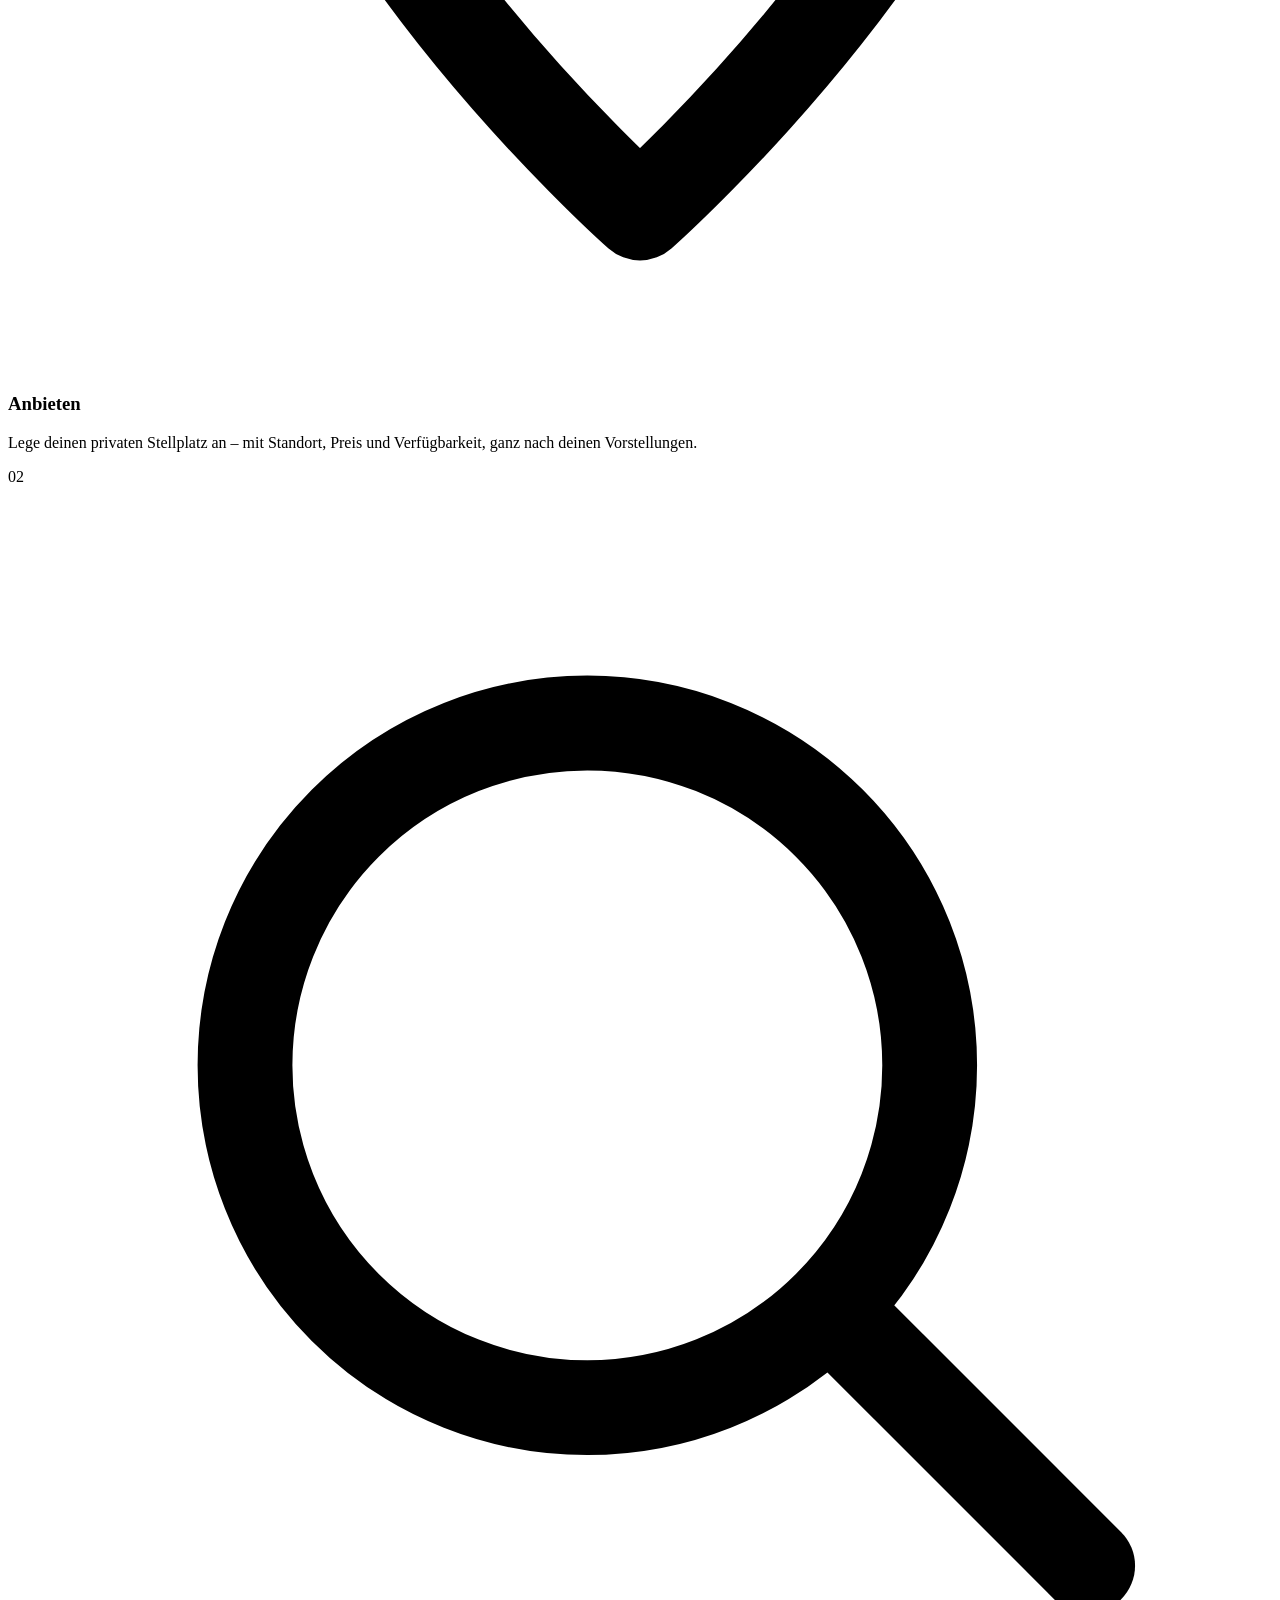
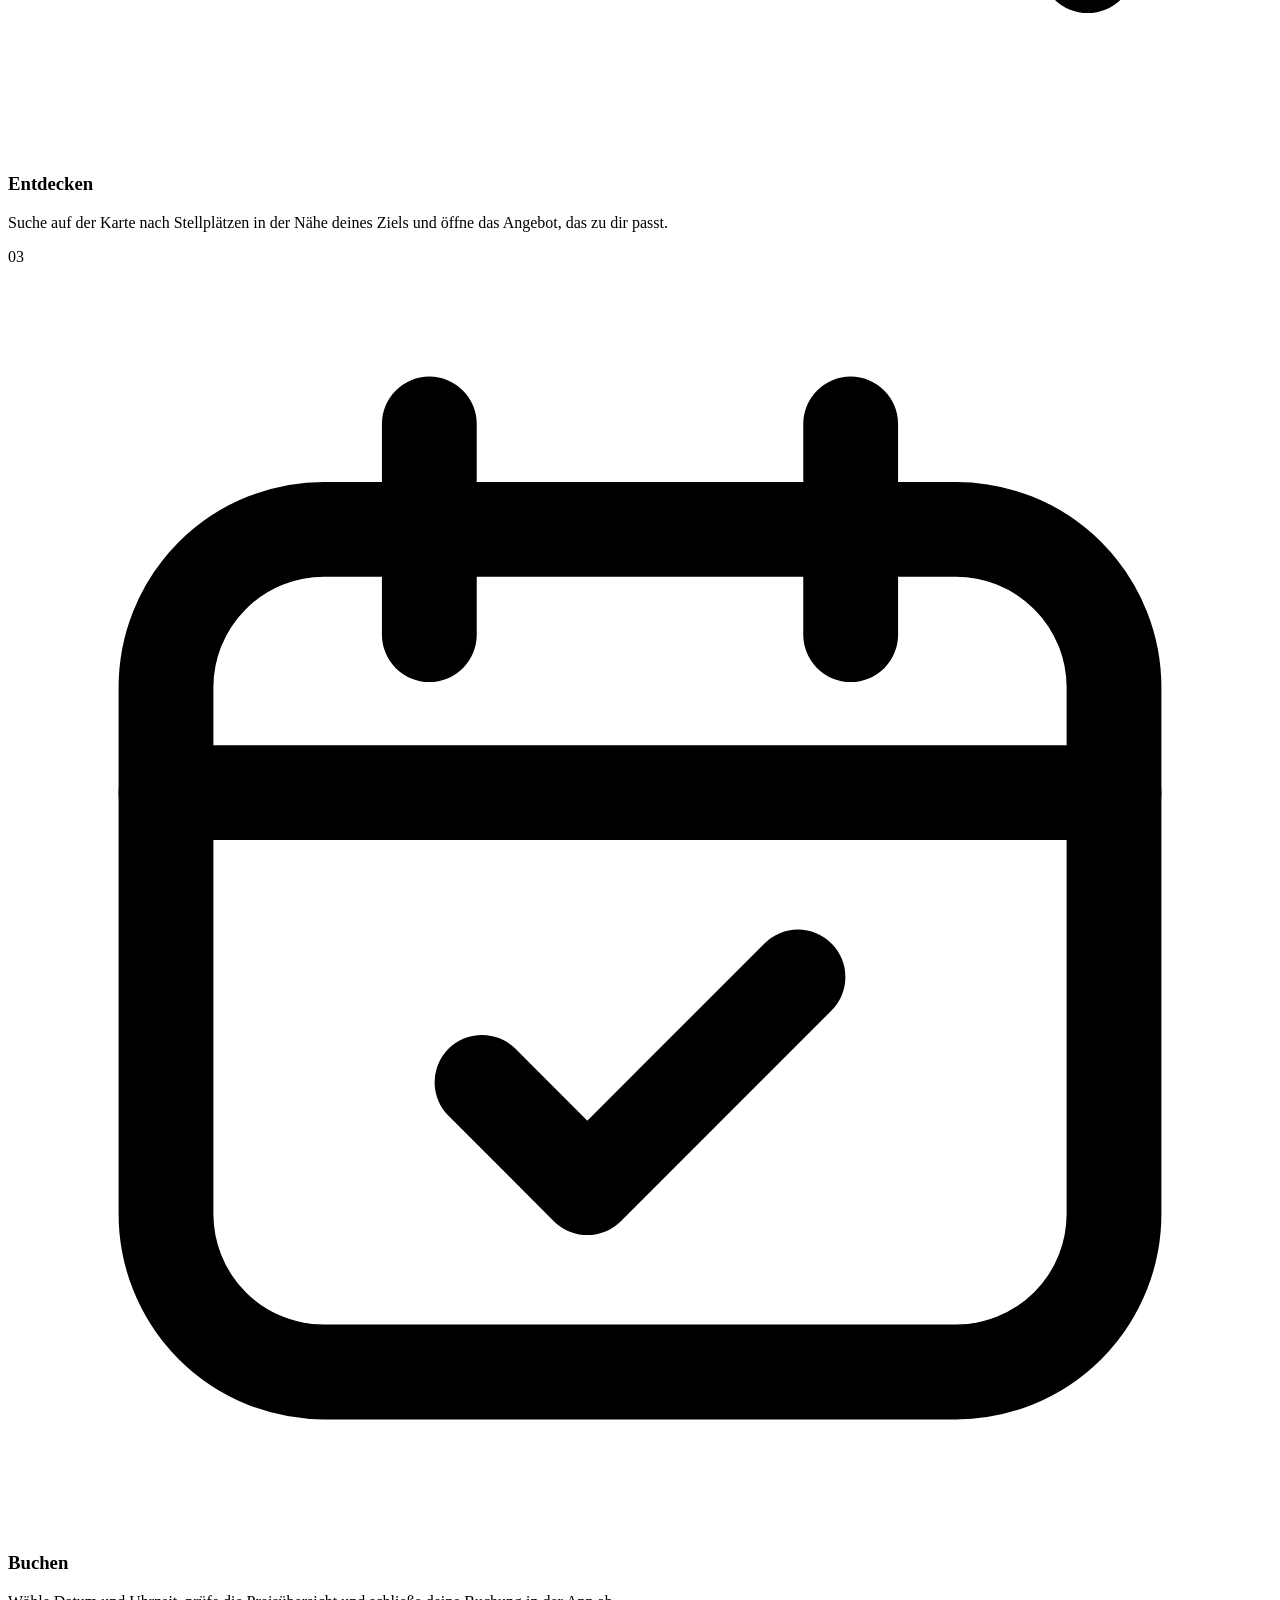
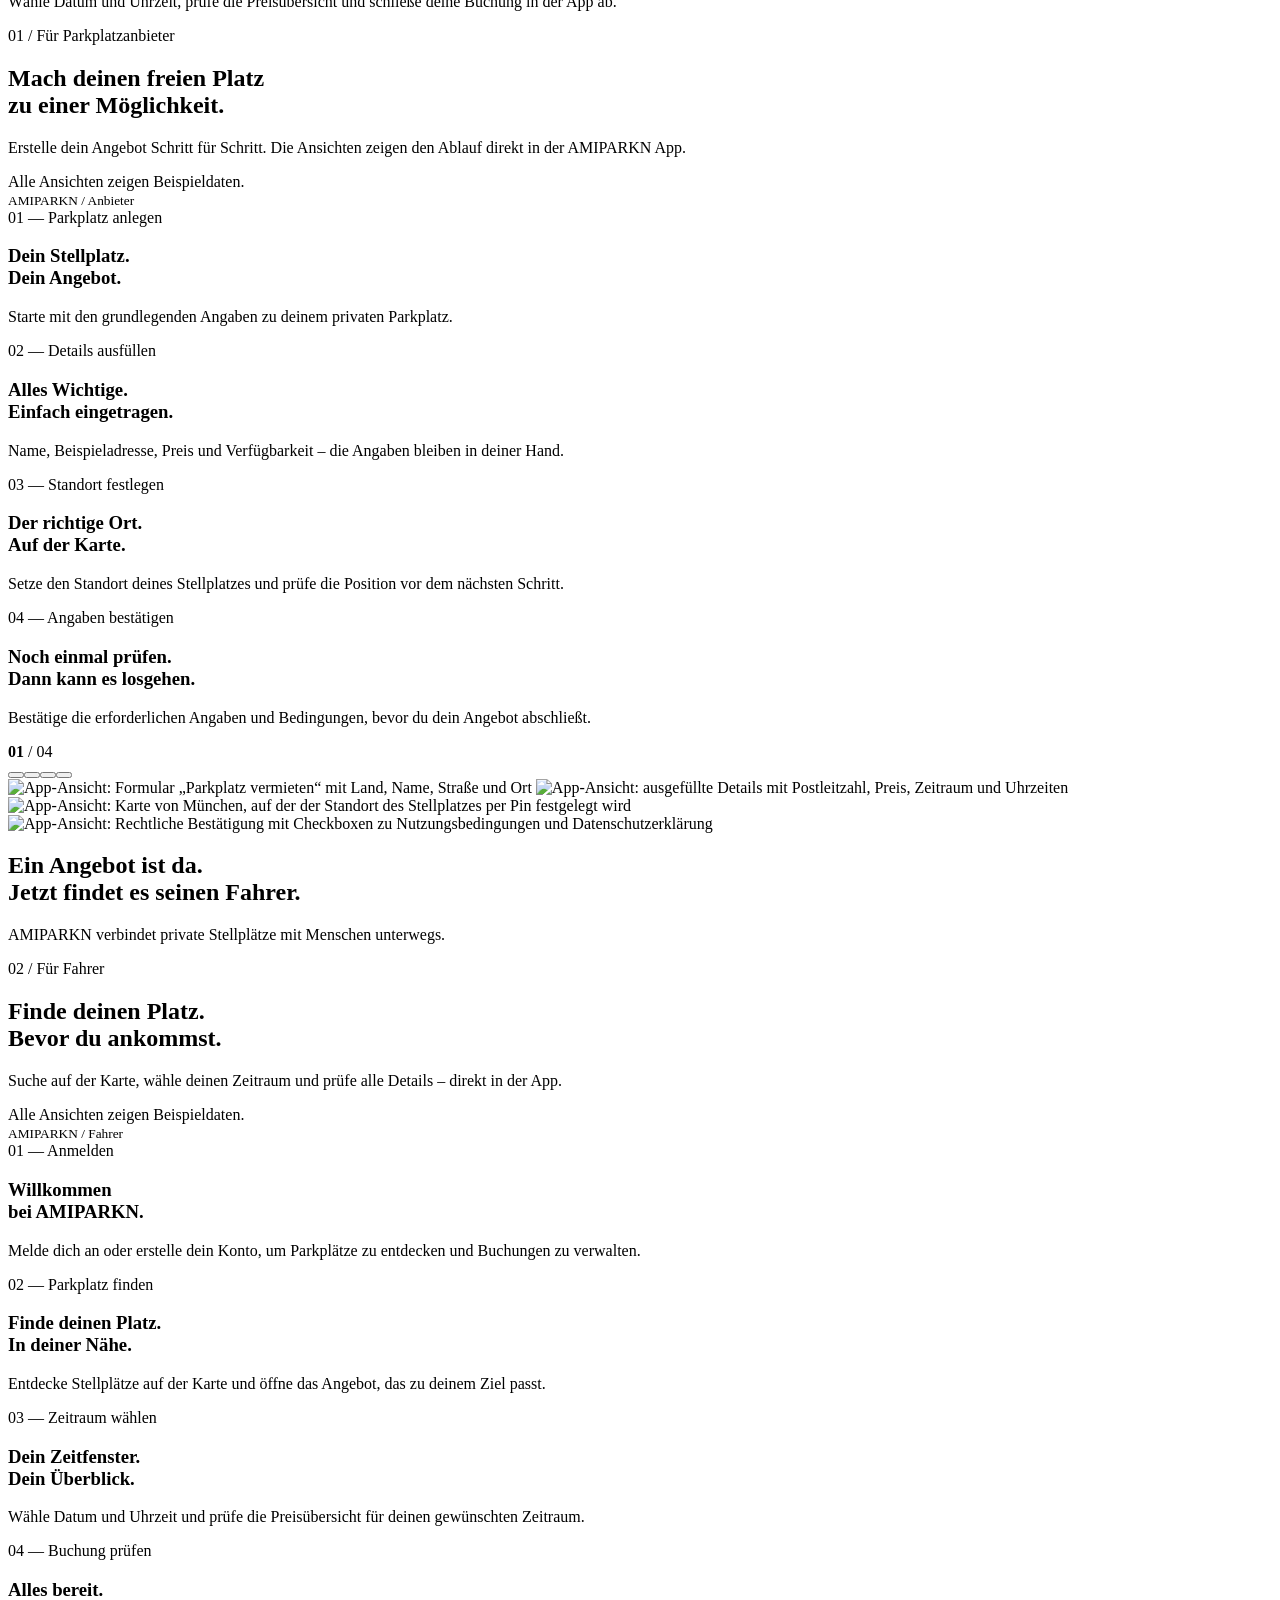
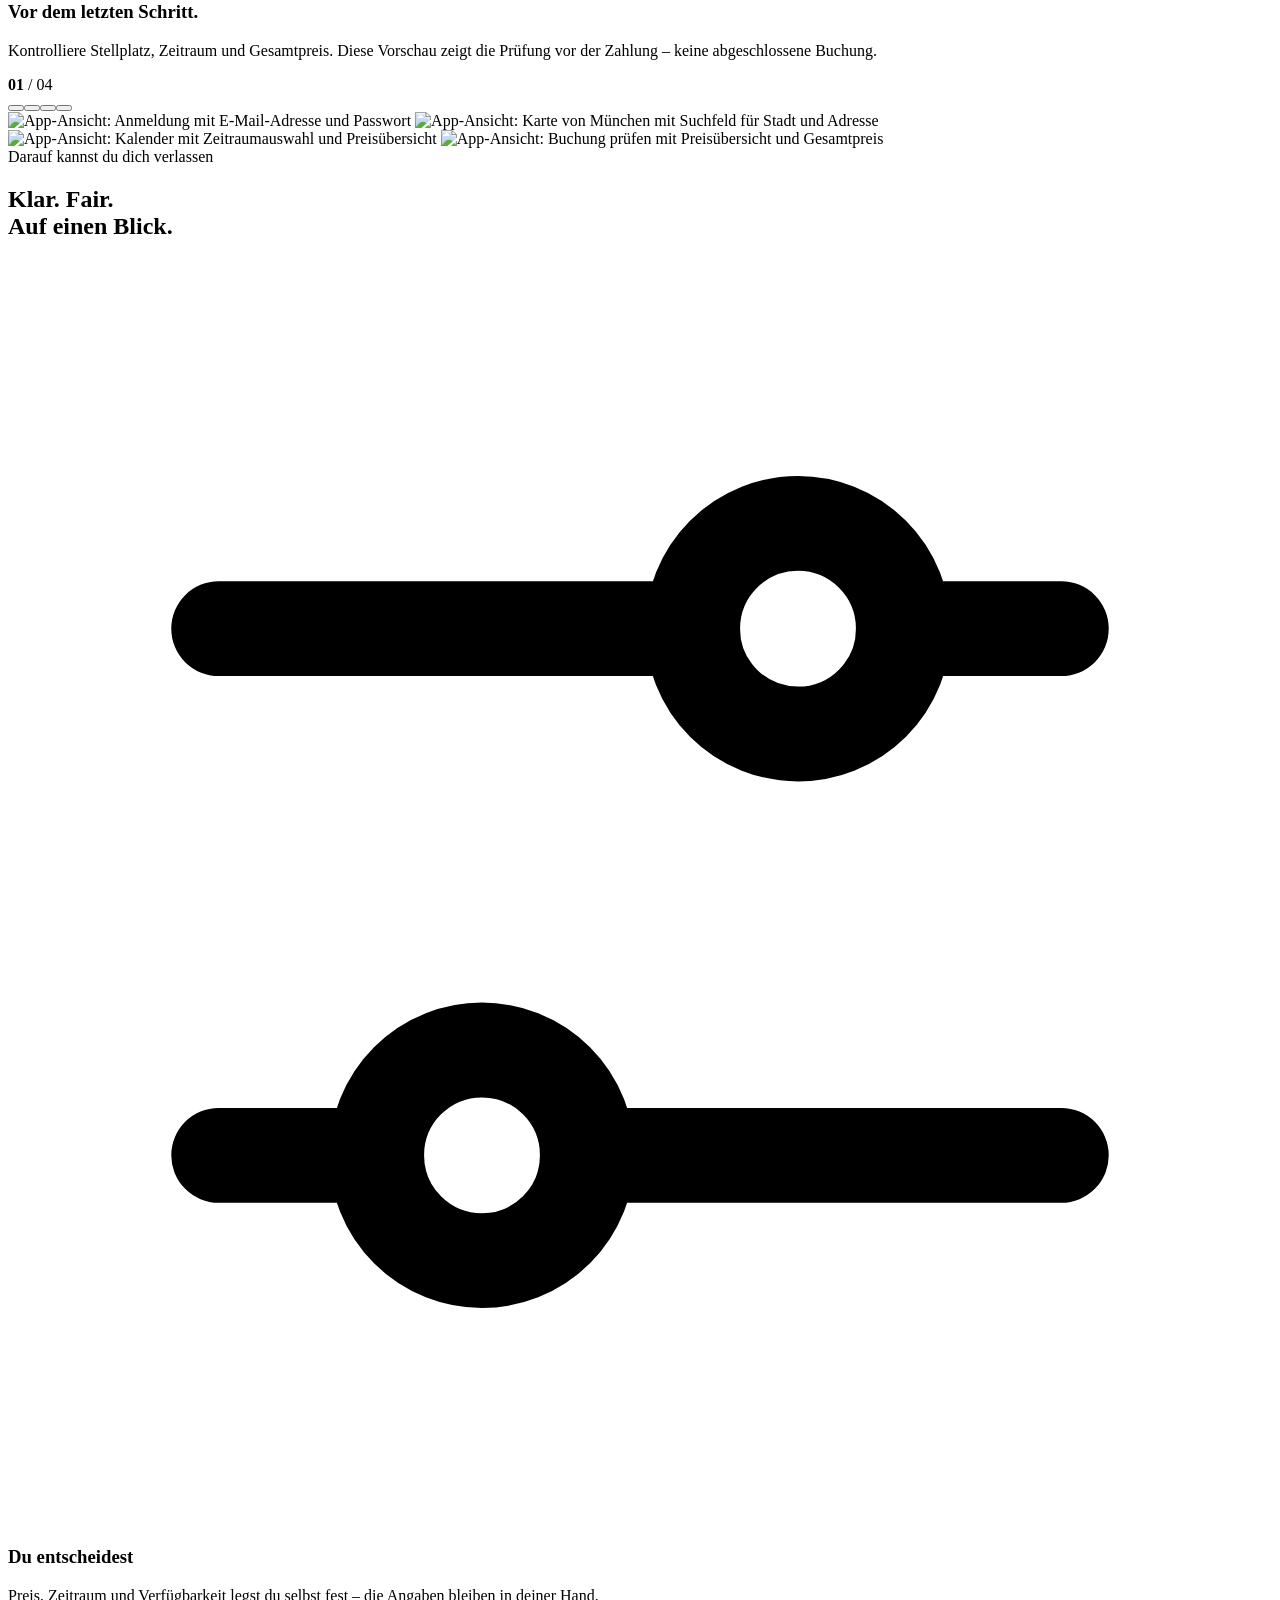
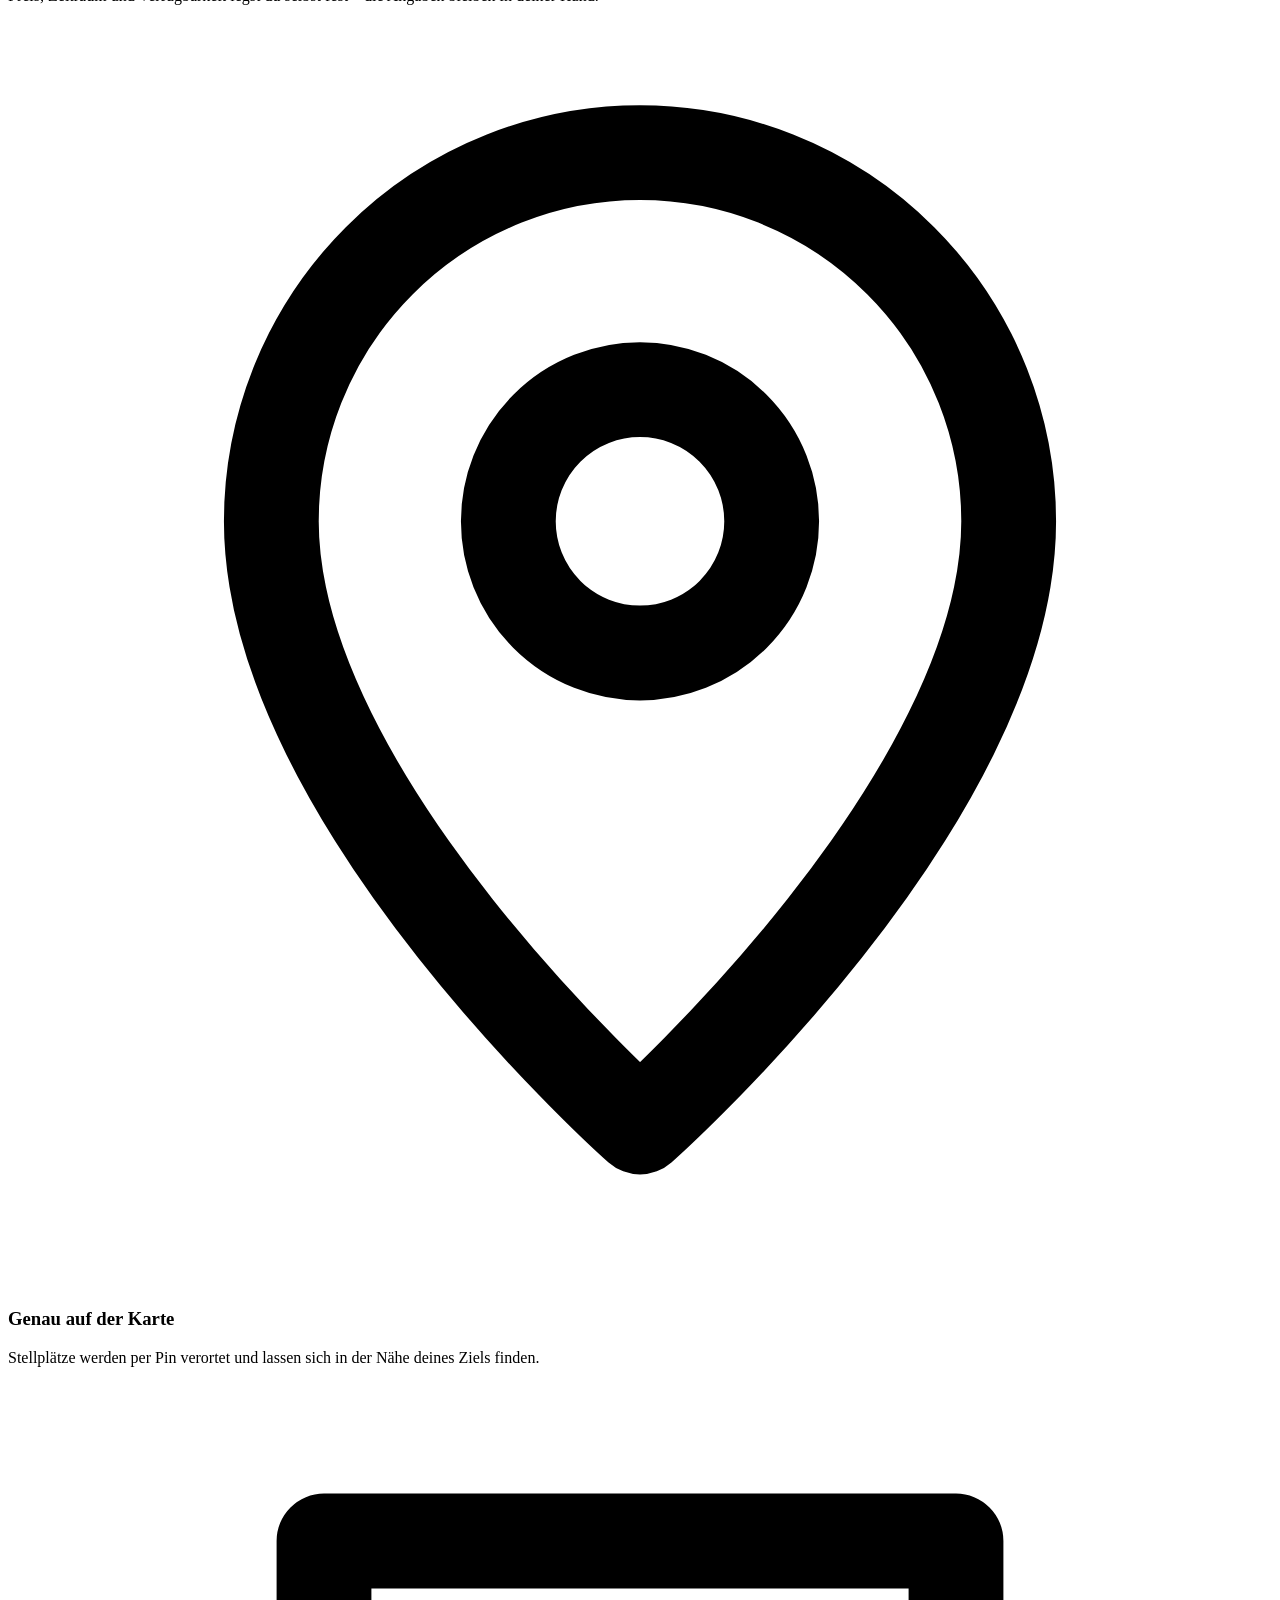
==== commit 6e47d827: "Add files via upload" ====
--- a/index.html
+++ b/index.html
@@ -1,69 +1,271 @@
 <!doctype html>
-<html lang="de"><head><meta charset="utf-8"><meta name="viewport" content="width=device-width,initial-scale=1">
-<meta name="theme-color" content="#07101f"><title>AMIPARKN — Parken. Neu verbunden.</title>
-<link rel="preconnect" href="https://fonts.googleapis.com"><link rel="preconnect" href="https://fonts.gstatic.com" crossorigin>
-<link href="https://fonts.googleapis.com/css2?family=DM+Sans:wght@400;500;600;700&family=Manrope:wght@400;500;600;700;800&display=swap" rel="stylesheet">
-<style>
-:root{--bg:#07101f;--line:#ffffff18;--text:#f4f7fb;--muted:#aab7c9;--mint:#d7f36f}
-*{box-sizing:border-box}html{scroll-behavior:smooth;background:var(--bg)}body{margin:0;background:var(--bg);color:var(--text);font-family:"DM Sans",sans-serif;overflow-x:hidden}a{color:inherit;text-decoration:none}.wrap{width:min(1240px,calc(100% - 52px));margin:auto}
-header{height:82px;position:absolute;z-index:30;top:0;left:0;width:100%;display:flex;align-items:center;justify-content:space-between;padding:0 max(26px,calc((100vw - 1240px)/2));border-bottom:1px solid #ffffff0b}.brand{font:800 24px Manrope;letter-spacing:-1.4px}.brand span{color:var(--mint)}nav{display:flex;gap:30px;color:#c4cfde;font-size:13px}nav a:hover{color:var(--mint)}.nav-cta{border:1px solid #ffffff55;border-radius:99px;padding:12px 18px;font-size:12px;font-weight:700}
-.hero{min-height:760px;height:100svh;max-height:1000px;position:relative;display:flex;align-items:center;overflow:hidden;background:radial-gradient(ellipse at 78% 45%,#1a3762 0,#0c1c34 35%,#07101f 72%)}.hero:before{content:"";position:absolute;width:650px;height:650px;border:1px solid #ffffff12;border-radius:50%;right:-5%;top:8%;box-shadow:0 0 0 70px #ffffff06,0 0 0 140px #ffffff04}.hero:after{content:"";position:absolute;inset:0;background:linear-gradient(90deg,#07101f 5%,#07101fdd 40%,#07101f55 100%)}.glow{position:absolute;width:440px;height:440px;border-radius:50%;background:#416cff22;filter:blur(80px);right:15%;top:22%}.hero-content{position:relative;z-index:2;padding-top:60px;max-width:740px}.eyebrow{display:flex;align-items:center;gap:11px;color:var(--mint);font:800 11px Manrope;letter-spacing:2.1px;text-transform:uppercase}.eyebrow:before{content:"";width:26px;height:1px;background:currentColor}.hero h1{font:800 clamp(55px,7.5vw,98px)/.94 Manrope;letter-spacing:-.075em;margin:25px 0}.hero h1 span{color:var(--mint)}.hero p{max-width:550px;color:#c0ccda;line-height:1.8;font-size:17px}.actions{display:flex;gap:12px;flex-wrap:wrap;margin-top:30px}.btn{display:inline-flex;align-items:center;gap:15px;padding:15px 20px;border-radius:99px;font-size:13px;font-weight:700;transition:.25s}.btn:hover{transform:translateY(-3px)}.primary{background:var(--mint);color:#101827}.outline{border:1px solid #ffffff55;background:#ffffff08}.hero-meta{margin-top:50px;display:flex;gap:28px;flex-wrap:wrap;color:#8292a8;font-size:11px;letter-spacing:1px;text-transform:uppercase}.hero-meta b{color:#e8edf5}
-.intro{padding:100px 0 70px;display:flex;justify-content:space-between;gap:40px;align-items:end}.intro h2{font:800 clamp(35px,4.8vw,60px)/1.02 Manrope;letter-spacing:-.06em;margin:15px 0 0}.intro p{max-width:420px;color:var(--muted);line-height:1.8;margin:0}
-.chapter-head{padding:90px 0 42px}.chapter-head .tag{color:var(--mint);font:800 11px Manrope;letter-spacing:2px}.chapter-head h2{font:800 clamp(42px,6vw,76px)/.98 Manrope;letter-spacing:-.07em;margin:17px 0}.chapter-head p{color:var(--muted);line-height:1.75;max-width:590px}
-.scroll-story{position:relative;height:400vh}.story-pin{position:sticky;top:0;height:100svh;min-height:650px;overflow:hidden;background:radial-gradient(ellipse at 75% 48%,#132b4d 0,#0b192d 42%,#07101f 78%)}.story-pin:before{content:"";position:absolute;inset:0;background:linear-gradient(90deg,#07101f 0%,#07101fdd 28%,#07101f40 70%,#07101f 100%);z-index:1}.story-pin:after{content:"";position:absolute;inset:0;opacity:.16;background-image:linear-gradient(#ffffff09 1px,transparent 1px),linear-gradient(90deg,#ffffff09 1px,transparent 1px);background-size:65px 65px;mask-image:linear-gradient(90deg,transparent,black 55%,transparent);z-index:1}
-.story-top{position:absolute;z-index:5;left:5vw;right:5vw;top:6vh;display:flex;justify-content:space-between;align-items:center}.story-top small{font:800 10px Manrope;letter-spacing:2px;color:#aab8cc}.progress{width:160px;height:2px;background:#ffffff2e}.progress i{display:block;height:100%;width:0;background:var(--mint)}
-.story-inner{position:relative;z-index:3;height:100%;display:grid;grid-template-columns:minmax(280px,.9fr) minmax(300px,.9fr);gap:4vw;align-items:center;padding:100px 8vw 50px}.step-copy{max-width:510px;transition:opacity .28s,transform .28s}.step-kicker{color:var(--mint);font:800 12px Manrope;letter-spacing:2px}.step-copy h3{font:800 clamp(40px,5vw,67px)/.98 Manrope;letter-spacing:-.065em;margin:18px 0}.step-copy p{color:#b8c5d6;line-height:1.8;font-size:15px;max-width:430px}.step-index{font:800 45px Manrope;letter-spacing:-3px;color:#ffffff27;margin-top:38px}.step-index b{color:var(--mint)}.step-index span{font-size:28px;letter-spacing:-1px}
-.phone-wrap{height:min(80vh,790px);display:flex;align-items:center;justify-content:center;position:relative}.phone-halo{position:absolute;width:360px;height:500px;border-radius:50%;background:#416cff25;filter:blur(75px)}.phone{position:relative;height:min(76vh,760px);aspect-ratio:1080/2340;border:7px solid #28374d;border-radius:39px;background:#080d16;box-shadow:0 40px 100px #0009,0 0 0 1px #ffffff24;overflow:hidden;z-index:2;transition:opacity .35s,transform .45s cubic-bezier(.2,.75,.18,1)}.phone:before{content:"";position:absolute;z-index:4;top:0;left:50%;transform:translateX(-50%);width:34%;height:16px;border-radius:0 0 12px 12px;background:#080d16}.phone img{display:block;width:100%;height:100%;object-fit:cover}.phone.changing{opacity:.25;transform:translateY(10px) scale(.985)}.step-dots{position:absolute;z-index:5;right:5vw;bottom:7vh;display:flex;gap:8px}.step-dots button{width:7px;height:7px;border:0;border-radius:10px;background:#ffffff4a;padding:0;cursor:pointer}.step-dots button.active{width:25px;background:var(--mint)}
-.transition{padding:95px 20px;text-align:center;background:linear-gradient(90deg,#0b1930,#122747,#0b1930);border-block:1px solid #ffffff15;position:relative;overflow:hidden}.transition:before{content:"";position:absolute;width:520px;height:520px;border:1px solid #ffffff13;border-radius:50%;left:50%;top:50%;transform:translate(-50%,-50%);box-shadow:0 0 0 60px #ffffff05,0 0 0 120px #ffffff04}.transition h2{position:relative;font:800 clamp(34px,5vw,60px) Manrope;letter-spacing:-.06em;margin:0}.transition h2 span{color:var(--mint)}.transition p{position:relative;color:#aab8ca}
-.cta{padding:115px 0;text-align:center;background:radial-gradient(ellipse at 50% 100%,#19345a 0,#07101f 65%)}.cta h2{font:800 clamp(40px,6vw,72px)/1 Manrope;letter-spacing:-.07em;margin:15px 0}.cta p{color:var(--muted);line-height:1.7}.cta .actions{justify-content:center}
-footer{border-top:1px solid var(--line);padding:40px 0 25px}.foot-top{display:flex;justify-content:space-between;gap:25px}.foot-links{display:flex;gap:22px;flex-wrap:wrap;color:#bdc8d7;font-size:12px}.foot-bottom{border-top:1px solid var(--line);margin-top:35px;padding-top:18px;color:#7f8da1;font-size:11px;display:flex;justify-content:space-between}
-@media(max-width:850px){.wrap{width:calc(100% - 36px)}header{padding:0 18px}nav{display:none}.hero{min-height:740px}.hero-content{padding-top:70px}.intro{display:block;padding:80px 0 35px}.intro p{margin-top:20px}.chapter-head{padding:70px 0 30px}.scroll-story{height:360vh}.story-pin{min-height:650px}.story-inner{grid-template-columns:1fr;grid-template-rows:auto 1fr;gap:0;padding:95px 22px 20px;align-items:start}.step-copy h3{font-size:clamp(34px,8vw,54px);margin:10px 0}.step-copy p{font-size:13px;line-height:1.55;max-width:560px}.step-index{display:none}.phone-wrap{height:53vh;min-height:310px;margin-top:8px}.phone{height:100%;max-height:480px;border-width:5px;border-radius:28px}.phone:before{height:11px}.phone-halo{height:250px;width:250px}.story-top{top:4vh}.progress{width:90px}.step-dots{bottom:4vh}.foot-top,.foot-bottom{display:block}.foot-links{margin-top:22px}.foot-bottom span{display:block;margin-top:8px}}
-@media(max-width:480px){.hero h1{font-size:54px}.hero p{font-size:15px}.hero-meta{gap:14px}.scroll-story{height:340vh}.story-inner{padding-top:88px}.step-copy h3{font-size:36px}.step-copy p{font-size:12px}.phone-wrap{height:49vh}.phone{max-height:420px}.transition{padding:65px 15px}.btn{padding:13px 16px}}
-@media(prefers-reduced-motion:reduce){html{scroll-behavior:auto}*{transition-duration:.01ms!important}}
-</style></head><body>
-<header><a class="brand" href="#">AMI<span>PARKN</span></a><nav><a href="#owner">Für Anbieter</a><a href="#driver">Für Fahrer</a><a href="#how">So funktioniert's</a></nav><a class="nav-cta" href="https://apps.apple.com/app/amiparkn/id6817828756" target="_blank" rel="noopener">App entdecken ↗</a></header>
-<section class="hero"><div class="glow"></div><div class="wrap hero-content"><div class="eyebrow">Die Zukunft des privaten Parkens</div><h1>Dein Platz.<br><span>Deine Freiheit.</span></h1><p>AMIPARKN verbindet private Parkplatzanbieter mit Menschen, die einen Stellplatz suchen. Entdecke, wie einfach beide Seiten funktionieren.</p><div class="actions"><a class="btn primary" href="#owner">Parkplatz anbieten ↓</a><a class="btn outline" href="#driver">Parkplatz finden ↓</a></div><div class="hero-meta"><span><b>01</b> Anbieten</span><span><b>02</b> Entdecken</span><span><b>03</b> Buchen</span></div></div></section>
-<section class="intro wrap"><div><div class="eyebrow">AMIPARKN in Aktion</div><h2>Zwei Perspektiven.<br>Einfach verbunden.</h2></div><p>Scrolle durch acht App-Ansichten. Jeder Schritt erscheint einzeln im Smartphone – vom Anlegen eines Stellplatzes bis zur Buchungsübersicht.</p></section>
-<section class="chapter-head wrap" id="owner"><div class="tag">01 / FÜR PARKPLATZANBIETER</div><h2>Mach deinen freien Platz<br>zu einer Möglichkeit.</h2><p>Erstelle dein Angebot Schritt für Schritt. Die Ansichten zeigen den Ablauf direkt in der AMIPARKN App.</p></section>
-<section class="scroll-story" data-story="owner"><div class="story-pin"><div class="story-top"><small>AMIPARKN / OWNER EXPERIENCE</small><div class="progress"><i></i></div></div><div class="story-inner"><div class="step-copy"><div class="step-kicker"></div><h3></h3><p></p><div class="step-index"><b>01</b><span> / 04</span></div></div><div class="phone-wrap"><div class="phone-halo"></div><div class="phone"><img alt="AMIPARKN Owner App"></div></div></div><div class="step-dots"><button class="active"></button><button></button><button></button><button></button></div></div></section>
-<div class="transition"><h2>Ein Angebot ist da.<br><span>Jetzt findet es seinen Fahrer.</span></h2><p>AMIPARKN verbindet private Stellplätze mit Menschen unterwegs.</p></div>
-<section class="chapter-head wrap" id="driver"><div class="tag">02 / FÜR FAHRER</div><h2>Finde deinen Platz.<br>Bevor du ankommst.</h2><p>Suche auf der Karte, wähle deinen Zeitraum und prüfe alle Details – direkt in der App.</p></section>
-<section class="scroll-story" data-story="driver"><div class="story-pin"><div class="story-top"><small>AMIPARKN / DRIVER EXPERIENCE</small><div class="progress"><i></i></div></div><div class="story-inner"><div class="step-copy"><div class="step-kicker"></div><h3></h3><p></p><div class="step-index"><b>01</b><span> / 04</span></div></div><div class="phone-wrap"><div class="phone-halo"></div><div class="phone"><img alt="AMIPARKN Driver App"></div></div></div><div class="step-dots"><button class="active"></button><button></button><button></button><button></button></div></div></section>
-<section class="cta" id="how"><div class="wrap"><div class="eyebrow" style="justify-content:center">Bereit, es auszuprobieren?</div><h2>Parken kann einfacher sein.</h2><p>Entdecke AMIPARKN auf deinem Smartphone.</p><div class="actions"><a class="btn primary" href="https://apps.apple.com/app/amiparkn/id6817828756" target="_blank" rel="noopener">AMIPARKN im App Store ↗</a><span class="btn outline" style="opacity:.65">Android — Demnächst verfügbar</span></div></div></section>
-<footer><div class="wrap"><div class="foot-top"><a class="brand" href="#">AMI<span>PARKN</span></a><div class="foot-links"><a href="#owner">Parkplatz anbieten</a><a href="#driver">Parkplatz finden</a><a href="impressum.html">Impressum</a><a href="privacy.html">Datenschutz</a><a href="mailto:amiparkn.support@gmail.com">Kontakt</a></div></div><div class="foot-bottom"><span>© 2026 AMIPARKN. Alle Rechte vorbehalten.</span><span>Parken. Neu verbunden.</span></div></div></footer>
-<script>
-const IMAGES={"owner_01_add_parking.jpg": "[data-uri]", "driver_02_map.jpg": "[data-uri]